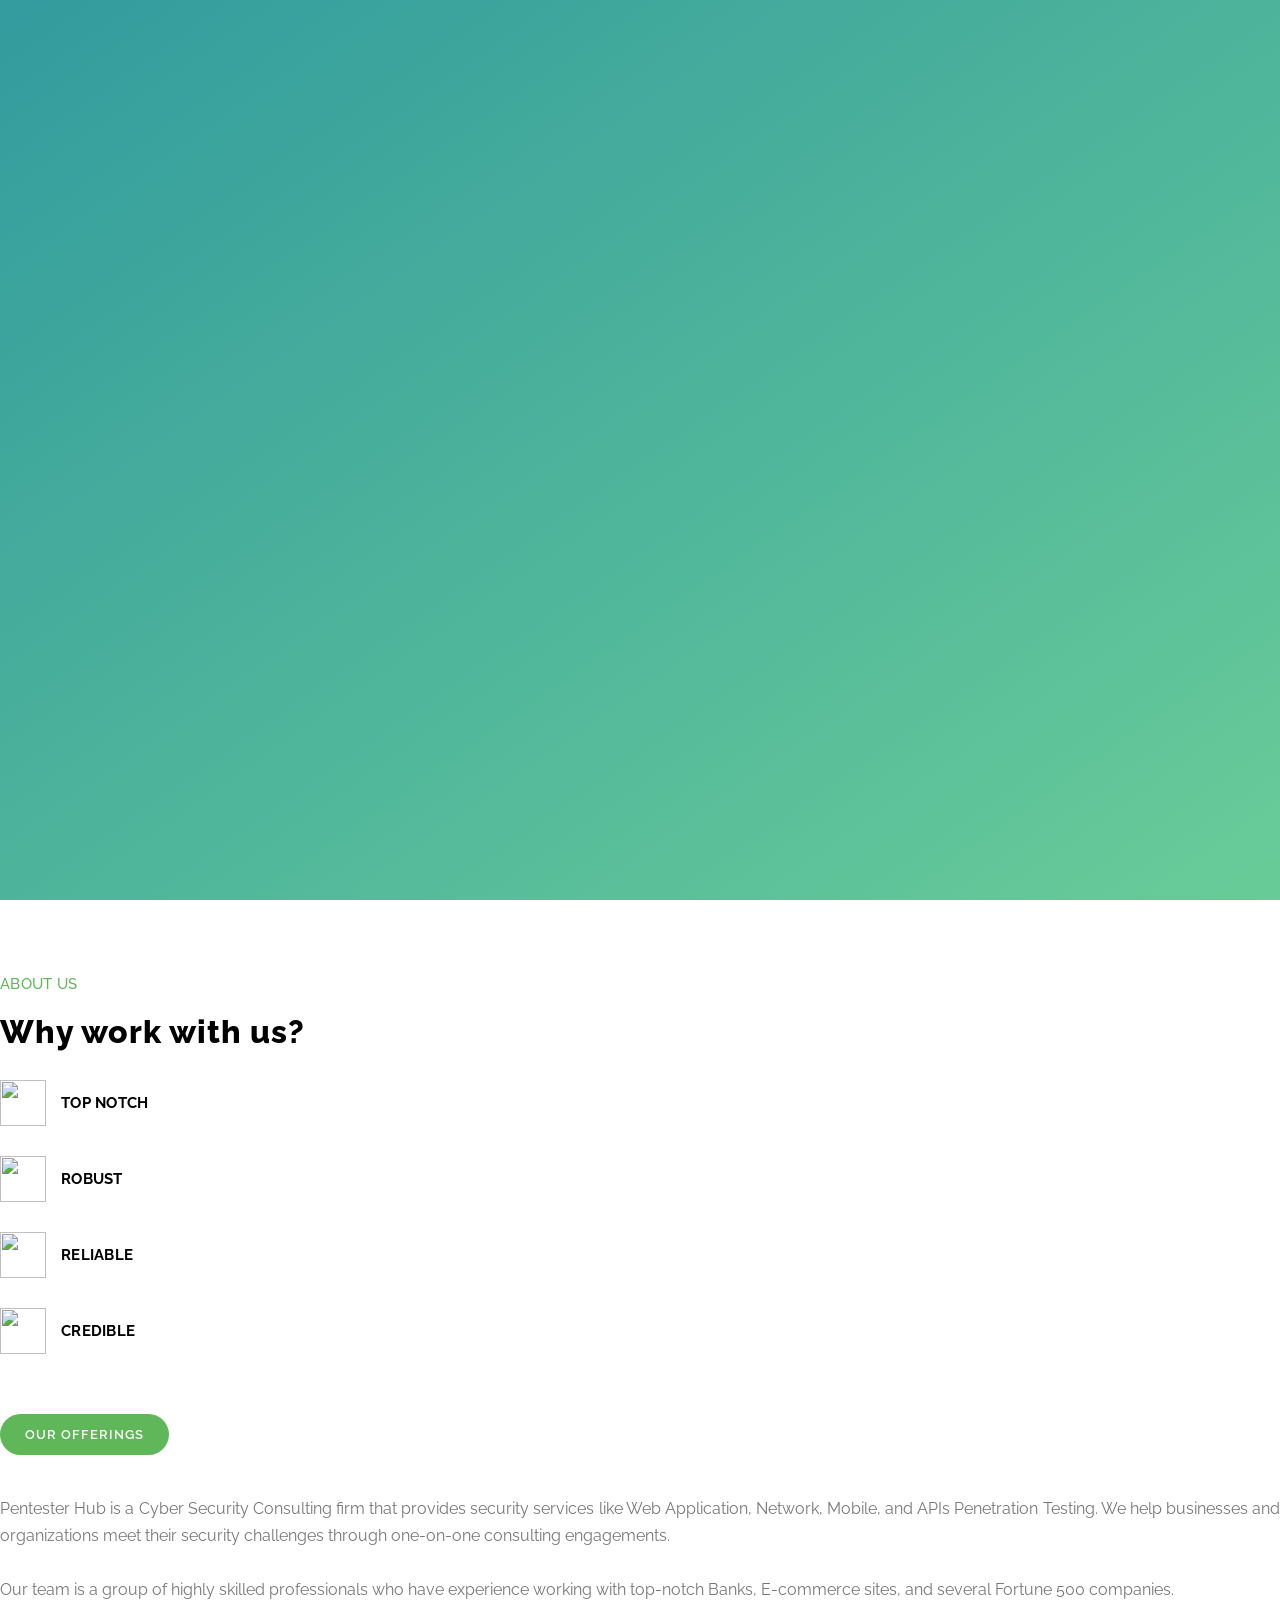
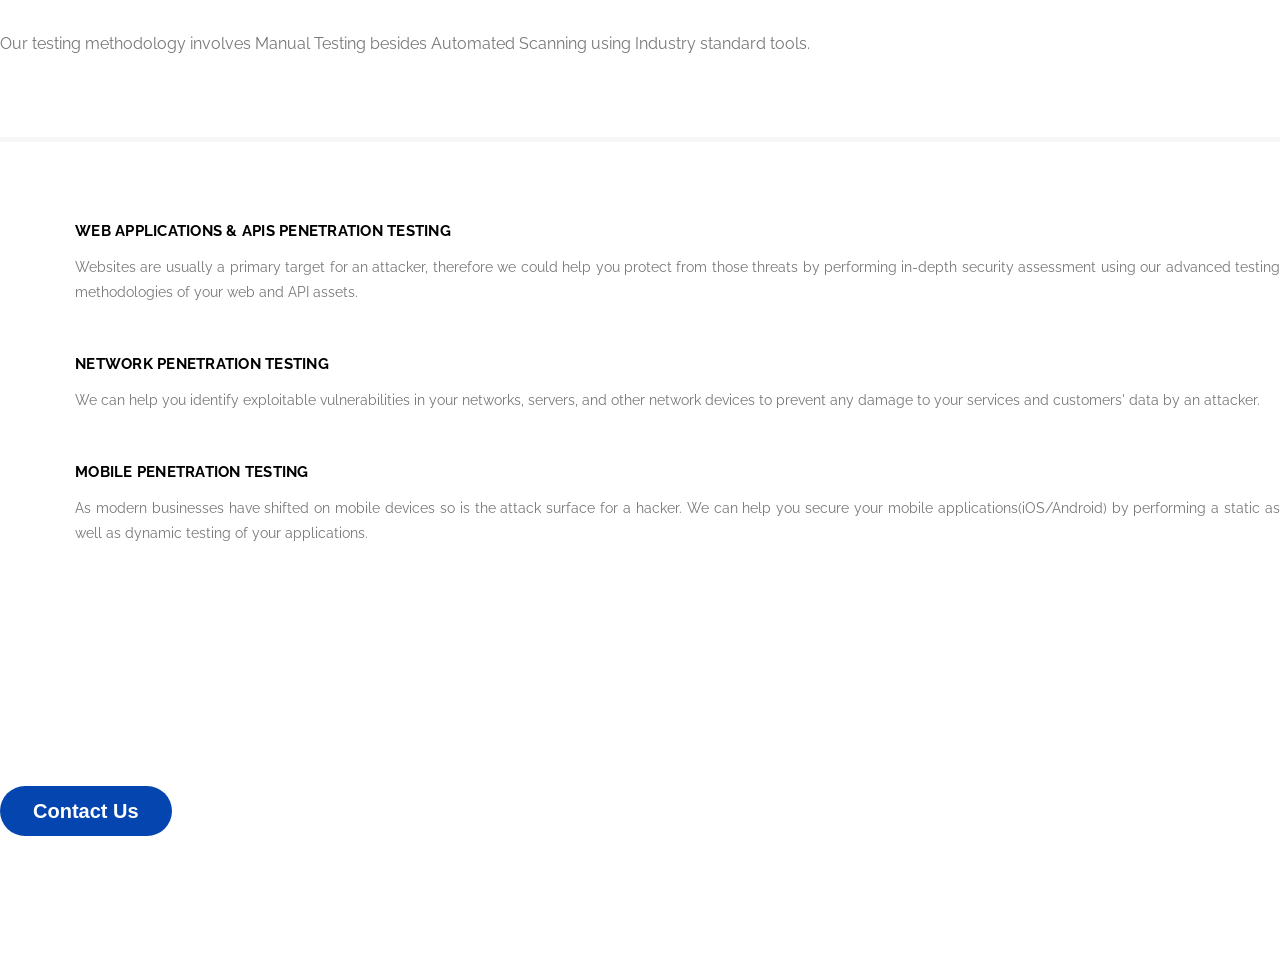
==== index.html @ 77e05075 "Update index.html" ====
<!DOCTYPE html>
<html lang="en">

  <head>

    <meta charset="utf-8">
    <meta name="viewport" content="width=device-width, initial-scale=1, shrink-to-fit=no">
    <meta name="description" content="">
    <meta name="author" content="">
    <link href="https://fonts.googleapis.com/css?family=Raleway:100,200,300,400,500,600,700,800,900&display=swap" rel="stylesheet">

    <title>Pentester Hub</title>

<!--

Breezed Template

https://templatemo.com/tm-543-breezed

-->
    <!-- Additional CSS Files -->
    <link rel="stylesheet" type="text/css" href="assets/css/bootstrap.min.css">

    <link rel="stylesheet" type="text/css" href="assets/css/font-awesome.css">

    <link rel="stylesheet" href="assets/css/templatemo-breezed.css">

    <link rel="stylesheet" href="assets/css/owl-carousel.css">

    <link rel="stylesheet" href="assets/css/lightbox.css">
    
    </head>
    
    <body>
      
    <!-- ***** Preloader Start ***** -->
    <div id="preloader">
        <div class="jumper">
            <div></div>
            <div></div>
            <div></div>
        </div>
    </div>  
    <!-- ***** Preloader End ***** -->
    
    
    <!-- ***** Header Area Start ***** -->
    <header class="header-area header-sticky">
        <div class="container">
            <div class="row">
                <div class="col-12">
                    <nav class="main-nav">
                        <!-- ***** Logo Start ***** -->
                        <a href="index.html" class="logo">
                            Pentester Hub
                        </a>
                        <!-- ***** Logo End ***** -->
                        <!-- ***** Menu Start ***** -->
                        <ul class="nav">
                            <li class="scroll-to-section"><a href="#top" class="active">Home</a></li>
                            <li class="scroll-to-section"><a href="#about">About Us</a></li>
                        <!--    <li class="scroll-to-section"><a href="#projects">Projects</a></li>
                            <li class="submenu">
                                <a href="javascript:;">Drop Down</a>
                                <ul>
                                    <li><a href="">About Us</a></li>
                                    <li><a href="">Features</a></li>
                                    <li><a href="">FAQ's</a></li>
                                    <li><a href="">Blog</a></li>
                                </ul>
                            </li>
                        -->
                            <li class="scroll-to-section"><a href="#contact-us">Contact Us</a></li> 
                           <!--
                            <div class="search-icon">
                                <a href="#search"><i class="fa fa-search"></i></a>
                            </div>
                        -->
                        </ul>        
                        <a class='menu-trigger'>
                            <span>Menu</span>
                        </a>
                        <!-- ***** Menu End ***** -->
                    </nav>
                </div>
            </div>
        </div>
    </header>
    <!-- ***** Header Area End ***** -->
    
    <!-- ***** Search Area ***** -->
<!--
    <div id="search">
        <button type="button" class="close">×</button>
        <form id="contact" action="#" method="get">
            <fieldset>
                <input type="search" name="q" placeholder="SEARCH KEYWORD(s)" aria-label="Search through site content">
            </fieldset>
            <fieldset>
                <button type="submit" class="main-button">Search</button>
            </fieldset>
        </form>
    </div>
-->
    <!-- ***** Main Banner Area Start ***** -->
    <div class="main-banner header-text" id="top">
        <div class="Modern-Slider">
          <!-- Item -->
          <div class="item">
            <div class="img-fill">
                <img src="assets/images/slide-01.jpg" alt="">
                <div class="text-content">
                  <h3>Welcome To Pentester Hub</h3>
                  <h5>We help businesses and organizations reshape their security and protect them from real threats</h5>
                  <a href="#about" class="main-stroked-button">Learn More</a>
                  <a href="#contact-us" class="main-filled-button">Get in Touch</a>
                </div>
            </div>
          </div>
          <!-- // Item -->
          <!-- Item -->
         <!--
          <div class="item">
            <div class="img-fill">
                <img src="assets/images/slide-02.jpg" alt="">
                <div class="text-content">
                  <h3>Integrated Marketing Media</h3>
                  <h5>Best Digital Marketing</h5>
                  <a href="#" class="main-stroked-button">Read More</a>
                  <a href="#" class="main-filled-button">Take Action</a>
                </div>
            </div>
          </div>
      -->
          <!-- // Item -->
          <!-- Item -->
         <!-- 
          <div class="item">
            <div class="img-fill">
                <img src="assets/images/slide-03.jpg" alt="">
                <div class="text-content">
                  <h3>High Performance</h3>
                  <h5>Robust and Speedy</h5>
                  <a href="#" class="main-stroked-button">Learn More</a>
                  <a href="#" class="main-filled-button">Get It Now</a>
                </div>
            </div>
          </div>
      -->
          <!-- // Item -->
        </div>
    </div>
    <div class="scroll-down scroll-to-section"><a href="#about"><i class="fa fa-arrow-down"></i></a></div>
    <!-- ***** Main Banner Area End ***** -->

    <!-- ***** About Area Starts ***** -->
    <section class="section" id="about">
        <div class="container">
            <div class="row">
                <div class="col-lg-6 col-md-6 col-xs-12">
                    <div class="left-text-content">
                        <div class="section-heading">
                            <h6>About Us</h6>
                            <h2>Why work with us?</h2>
                        </div>
                        <div class="row">
                            <div class="col-md-6 col-sm-6">
                                <div class="service-item">
                                    <img src="assets/images/service-item-01.png" alt="">
                                    <h4>Top Notch</h4>
                                </div>
                            </div>
                            <div class="col-md-6 col-sm-6">
                                <div class="service-item">
                                    <img src="assets/images/service-item-01.png" alt="">
                                    <h4>Robust</h4>
                                </div>
                            </div>
                            <div class="col-md-6 col-sm-6">
                                <div class="service-item">
                                    <img src="assets/images/contact-info-03.png" alt="">
                                    <h4>Reliable</h4>
                                </div>
                            </div>
                            <div class="col-md-6 col-sm-6">
                                <div class="service-item">
                                    <img src="assets/images/contact-info-03.png" alt="">
                                    <h4>Credible</h4>
                                </div>
                            </div>
                            <div class="col-md-12">
                                <a href="#features" class="main-button-icon">
                                    Our offerings
                                </a>
                            </div>
                        </div>
                    </div>
                </div>
                <div class="col-lg-6 col-md-6 col-xs-12">
                    <div class="right-text-content">
                        <p align="justify">Pentester Hub is a Cyber Security Consulting firm that provides security services like Web Application, Network, Mobile, and APIs Penetration Testing. We help businesses and organizations meet their security challenges through one-on-one consulting engagements.
                        <br><br>Our team is a group of highly skilled professionals who have experience working with top-notch Banks, E-commerce sites, and several Fortune 500 companies. 
                      <br><br>Our testing methodology involves Manual Testing besides Automated Scanning using Industry standard tools. </p>
                    </div>
                </div>
            </div>
        </div>
    </section>
    <!-- ***** About Area Ends ***** -->

    <!-- ***** Features Big Item Start ***** -->
    <section class="section" id="features">
        <div class="container">
            <div class="row">
                <div class="col-lg-4 col-md-6 col-sm-12 col-xs-12" data-scroll-reveal="enter left move 30px over 0.6s after 0.4s">
                    <div class="features-item">
                        <div class="features-icon">
                            <img src="assets/images/features-icon-1.png" alt="">
                        </div>
                        <div class="features-content">
                            <h4>Web Applications & APIs Penetration Testing</h4>
                            <p align="justify">Websites are usually a primary target for an attacker, therefore we could help you protect from those threats by performing in-depth security assessment using our advanced testing methodologies of your web and API assets. </p>
                        </div>
                    </div>
                </div>
                <div class="col-lg-4 col-md-6 col-sm-12 col-xs-12" data-scroll-reveal="enter bottom move 30px over 0.6s after 0.4s">
                    <div class="features-item">
                        <div class="features-icon">
                            <img src="assets/images/features-icon-1.png" alt="">
                        </div>
                        <div class="features-content">
                            <h4>Network Penetration Testing</h4>
                            <p align="justify">We can help you identify exploitable vulnerabilities in your networks, servers, and other network devices to prevent any damage to your services and customers' data by an attacker.</p>
                          
                        </div>
                    </div>
                </div>
                <div class="col-lg-4 col-md-6 col-sm-12 col-xs-12" data-scroll-reveal="enter right move 30px over 0.6s after 0.4s">
                    <div class="features-item">
                        <div class="features-icon">
                            <img src="assets/images/features-icon-1.png" alt="">
                        </div>
                        <div class="features-content">
                            <h4>Mobile Penetration Testing</h4>
                            <p align="justify">As modern businesses have shifted on mobile devices so is the attack surface for a hacker. We can help you secure your mobile applications(iOS/Android) by performing a static as well as dynamic testing of your applications.</p>
                            
                        </div>
                    </div>
                </div>
            </div>
        </div>
    </section>
    <!-- ***** Features Big Item End ***** -->

    <!-- ***** Features Big Item Start ***** -->
<!--
    <section class="section" id="subscribe">
        <div class="container">
            <div class="row">
                <div class="col-lg-8 offset-lg-2">
                    <div class="section-heading">
                        <h6>Subscribe Newsletters</h6>
                        <h2>Don’t miss this chance!</h2>
                    </div>
                    <div class="subscribe-content">
                        <p>Vivamus suscipit blandit nibh, in cursus mi. Proin vel blandit metus, et auctor elit. Vivamus tincidunt tristique convallis. Ut nec odio vel arcu euismod semper nec ac sem.</p>
                        <div class="subscribe-form">
                            <form id="subscribe-now" action="" method="get">
                                <div class="row">
                                    <div class="col-md-8 col-sm-12">
                                      <fieldset>
                                        <input name="email" type="text" id="email" placeholder="Enter your email..." required="">
                                      </fieldset>
                                    </div>
                                    <div class="col-md-4 col-sm-12">
                                      <fieldset>
                                        <button type="submit" id="form-submit" class="main-button">Subscribe Now</button>
                                      </fieldset>
                                    </div>
                                </div>
                            </form>
                        </div>
                    </div>
                </div>
            </div>
        </div>
    </section>

-->
    <!-- ***** Features Big Item End ***** -->


    <!-- ***** Projects Area Starts ***** -->
    <!--
    <section class="section" id="projects">
      <div class="container">
        <div class="row">
            <div class="col-lg-3">
                <div class="section-heading">
                    <h6>Our Projects</h6>
                    <h2>Some of our latest projects</h2>
                </div>
                <div class="filters">
                    <ul>
                        <li class="active" data-filter="*">All</li>
                        <li data-filter=".des">Web Design</li>
                        <li data-filter=".dev">Web Development</li>
                        <li data-filter=".gra">Graphics</li>
                        <li data-filter=".tsh">Artworks</li>
                    </ul>
                </div>
            </div>
            <div class="col-lg-9">
                <div class="filters-content">
                    <div class="row grid">
                        <div class="col-lg-4 col-md-4 col-sm-6 col-xs-12 all des">
                          <div class="item">
                            <a href="assets/images/project-big-item-01.jpg" data-lightbox="image-1" data-title="Our Projects"><img src="assets/images/project-item-01.jpg" alt=""></a>
                          </div>
                        </div>
                        <div class="col-lg-4 col-md-4 col-sm-6 col-xs-12 all dev">
                          <div class="item">
                            <a href="assets/images/project-big-item-02.jpg" data-lightbox="image-1" data-title="Our Projects"><img src="assets/images/project-item-02.jpg" alt=""></a>
                          </div>
                        </div>
                        <div class="col-lg-4 col-md-4 col-sm-6 col-xs-12 all gra">
                          <div class="item">
                            <a href="assets/images/project-big-item-03.jpg" data-lightbox="image-1" data-title="Our Projects"><img src="assets/images/project-item-03.jpg" alt=""></a>
                          </div>
                        </div>
                        <div class="col-lg-4 col-md-4 col-sm-6 col-xs-12 all tsh">
                          <div class="item">
                            <a href="assets/images/project-big-item-04.jpg" data-lightbox="image-1" data-title="Our Projects"><img src="assets/images/project-item-04.jpg" alt=""></a>
                          </div>
                        </div>
                        <div class="col-lg-4 col-md-4 col-sm-6 col-xs-12 all dev">
                          <div class="item">
                            <a href="assets/images/project-big-item-05.jpg" data-lightbox="image-1" data-title="Our Projects"><img src="assets/images/project-item-05.jpg" alt=""></a>
                          </div>
                        </div>
                        <div class="col-lg-4 col-md-4 col-sm-6 col-xs-12 all des">
                          <div class="item">
                            <a href="assets/images/project-big-item-06.jpg" data-lightbox="image-1" data-title="Our Projects"><img src="assets/images/project-item-06.jpg" alt=""></a>
                          </div>
                        </div>
                    </div>
                </div>
            </div>
        </div>
      </div>
    </section>
-->
    <!-- ***** Projects Area Ends ***** -->

    <!-- ***** Testimonials Starts ***** -->
   <!--
    <section class="section" id="testimonials">
        <div class="container">
            <div class="row">
                <div class="col-lg-12">
                    <div class="section-heading">
                        <h6>Digital Team</h6>
                        <h2>young and talented members</h2>
                    </div>
                </div>
                <div class="col-lg-12 col-md-12 col-sm-12 mobile-bottom-fix-big" data-scroll-reveal="enter left move 30px over 0.6s after 0.4s">
                    <div class="owl-carousel owl-theme">
                        <div class="item author-item">
                            <div class="member-thumb">
                                <img src="assets/images/member-item-01.jpg" alt="">
                                <div class="hover-effect">
                                    <div class="hover-content">
                                        <ul>
                                            <li><a href="#"><i class="fa fa-facebook"></i></a></li>
                                            <li><a href="#"><i class="fa fa-twitter"></i></a></li>
                                            <li><a href="#"><i class="fa fa-linkedin"></i></a></li>
                                            <li><a href="#"><i class="fa fa-rss"></i></a></li>
                                        </ul>
                                    </div>
                                </div>
                            </div>
                            <h4>.01 White Cheese</h4>
                            <span>Digital Marketer</span>
                        </div>
                        <div class="item author-item">
                            <div class="member-thumb">
                                <img src="assets/images/member-item-04.jpg" alt="">
                                <div class="hover-effect">
                                    <div class="hover-content">
                                        <ul>
                                            <li><a href="#"><i class="fa fa-facebook"></i></a></li>
                                            <li><a href="#"><i class="fa fa-twitter"></i></a></li>
                                            <li><a href="#"><i class="fa fa-linkedin"></i></a></li>
                                            <li><a href="#"><i class="fa fa-rss"></i></a></li>
                                        </ul>
                                    </div>
                                </div>
                            </div>
                            <h4>.02 Snow Mary</h4>
                            <span>Site Analyst</span>
                        </div>
                        <div class="item author-item">
                            <div class="member-thumb">
                                <img src="assets/images/member-item-02.jpg" alt="">
                                <div class="hover-effect">
                                    <div class="hover-content">
                                        <ul>
                                            <li><a href="#"><i class="fa fa-facebook"></i></a></li>
                                            <li><a href="#"><i class="fa fa-twitter"></i></a></li>
                                            <li><a href="#"><i class="fa fa-linkedin"></i></a></li>
                                            <li><a href="#"><i class="fa fa-rss"></i></a></li>
                                        </ul>
                                    </div>
                                </div>
                            </div>
                            <h4>.03 Johnny Egg</h4>
                            <span>Digital Influencer</span>
                        </div>
                        <div class="item author-item">
                            <div class="member-thumb">
                                <img src="assets/images/member-item-05.jpg" alt="">
                                <div class="hover-effect">
                                    <div class="hover-content">
                                        <ul>
                                            <li><a href="#"><i class="fa fa-facebook"></i></a></li>
                                            <li><a href="#"><i class="fa fa-twitter"></i></a></li>
                                            <li><a href="#"><i class="fa fa-linkedin"></i></a></li>
                                            <li><a href="#"><i class="fa fa-rss"></i></a></li>
                                        </ul>
                                    </div>
                                </div>
                            </div>
                            <h4>.04 Catherine Phyu</h4>
                            <span>Co Founder</span>
                        </div>
                        <div class="item author-item">
                            <div class="member-thumb">
                                <img src="assets/images/member-item-03.jpg" alt="">
                                <div class="hover-effect">
                                    <div class="hover-content">
                                        <ul>
                                            <li><a href="#"><i class="fa fa-facebook"></i></a></li>
                                            <li><a href="#"><i class="fa fa-twitter"></i></a></li>
                                            <li><a href="#"><i class="fa fa-linkedin"></i></a></li>
                                            <li><a href="#"><i class="fa fa-rss"></i></a></li>
                                        </ul>
                                    </div>
                                </div>
                            </div>
                            <h4>.05 Shao Lynn</h4>
                            <span>Chief Marketing</span>
                        </div>
                        
                        <div class="item author-item">
                            <div class="member-thumb">
                                <img src="assets/images/member-item-04.jpg" alt="">
                                <div class="hover-effect">
                                    <div class="hover-content">
                                        <ul>
                                            <li><a href="#"><i class="fa fa-facebook"></i></a></li>
                                            <li><a href="#"><i class="fa fa-twitter"></i></a></li>
                                            <li><a href="#"><i class="fa fa-linkedin"></i></a></li>
                                            <li><a href="#"><i class="fa fa-rss"></i></a></li>
                                        </ul>
                                    </div>
                                </div>
                            </div>
                            <h4>.06 Emma Honey</h4>
                            <span>Digital Influencer</span>
                        </div>
                        
                        <div class="item author-item">
                            <div class="member-thumb">
                                <img src="assets/images/member-item-06.jpg" alt="">
                                <div class="hover-effect">
                                    <div class="hover-content">
                                        <ul>
                                            <li><a href="#"><i class="fa fa-facebook"></i></a></li>
                                            <li><a href="#"><i class="fa fa-twitter"></i></a></li>
                                            <li><a href="#"><i class="fa fa-linkedin"></i></a></li>
                                            <li><a href="#"><i class="fa fa-rss"></i></a></li>
                                        </ul>
                                    </div>
                                </div>
                            </div>
                            <h4>.07 Oliva Sofie</h4>
                            <span>Website Analyst</span>
                        </div>
                        
                    </div>
                </div>
            </div>
        </div>
    </section>
-->
    <!-- ***** Testimonials Ends ***** -->
    
    <!-- ***** Contact Us Area Starts ***** -->
    <section class="section" id="contact-us">
   <!-- <div class="typeform-widget" data-url="https://form.typeform.com/to/JdWLJbqk" data-hide-headers=true data-hide-footer=true style="width: 100%; height: 500px;"></div> <script> (function() { var qs,js,q,s,d=document, gi=d.getElementById, ce=d.createElement, gt=d.getElementsByTagName, id="typef_orm", b="https://embed.typeform.com/"; if(!gi.call(d,id)) { js=ce.call(d,"script"); js.id=id; js.src=b+"embed.js"; q=gt.call(d,"script")[0]; q.parentNode.insertBefore(js,q) } })() </script> <div style="font-family: Sans-Serif;font-size: 12px;color: #999;opacity: 0.5; padding-top: 5px;"> </div>-->
<button data-tf-slider="JdWLJbqk" data-tf-position="right" data-tf-opacity="100" data-tf-iframe-props="title=web form" data-tf-transitive-search-params data-tf-medium="snippet" style="all:unset;font-family:Helvetica,Arial,sans-serif;display:inline-block;max-width:100%;white-space:nowrap;overflow:hidden;text-overflow:ellipsis;background-color:#0445AF;color:#fff;font-size:20px;border-radius:25px;padding:0 33px;font-weight:bold;height:50px;cursor:pointer;line-height:50px;text-align:center;margin:0;text-decoration:none;">Contact Us</button><script src="//embed.typeform.com/next/embed.js"></script>
      </section>
    <!-- ***** Contact Us Area Ends ***** -->
    
    <!-- ***** Footer Start ***** -->
     <!-- ***** live chat ***** -->
      <script defer="defer" type="text/javascript" src="https://nimitjain.odoo.com/im_livechat/loader/2"></script>      
      <script defer="defer" type="text/javascript" src="https://nimitjain.odoo.com/im_livechat/assets_embed.js"></script>

    <!-- jQuery -->
    <script src="assets/js/jquery-2.1.0.min.js"></script>

    <!-- Bootstrap -->
    <script src="assets/js/popper.js"></script>
    <script src="assets/js/bootstrap.min.js"></script>

    <!-- Plugins -->
    <script src="assets/js/owl-carousel.js"></script>
    <script src="assets/js/scrollreveal.min.js"></script>
    <script src="assets/js/waypoints.min.js"></script>
    <script src="assets/js/jquery.counterup.min.js"></script>
    <script src="assets/js/imgfix.min.js"></script> 
    <script src="assets/js/slick.js"></script> 
    <script src="assets/js/lightbox.js"></script> 
    <script src="assets/js/isotope.js"></script> 
    
    <!-- Global Init -->
    <script src="assets/js/custom.js"></script>

    <script>

        $(function() {
            var selectedClass = "";
            $("p").click(function(){
            selectedClass = $(this).attr("data-rel");
            $("#portfolio").fadeTo(50, 0.1);
                $("#portfolio div").not("."+selectedClass).fadeOut();
            setTimeout(function() {
              $("."+selectedClass).fadeIn();
              $("#portfolio").fadeTo(50, 1);
            }, 500);
                
            });
        });

    </script>

  </body>
</html>
---- assets/css/templatemo-breezed.css ----
/*

Breezed Template

https://templatemo.com/tm-543-breezed

*/

/* ---------------------------------------------
Table of contents
------------------------------------------------
01. font & reset css
02. reset
03. global styles
04. header
05. banner
06. features
07. testimonials
08. contact
09. footer
10. preloader
11. search
12. portfolio

--------------------------------------------- */
/* 
---------------------------------------------
font & reset css
--------------------------------------------- 
*/
@import url("https://fonts.googleapis.com/css?family=Poppins:100,200,300,400,500,600,700,800,900");
/* 
---------------------------------------------
reset
--------------------------------------------- 
*/
html, body, div, span, applet, object, iframe, h1, h2, h3, h4, h5, h6, p, blockquote, div
pre, a, abbr, acronym, address, big, cite, code, del, dfn, em, font, img, ins, kbd, q,
s, samp, small, strike, strong, sub, sup, tt, var, b, u, i, center, dl, dt, dd, ol, ul, li,
figure, header, nav, section, article, aside, footer, figcaption {
  margin: 0;
  padding: 0;
  border: 0;
  outline: 0;
}

.clearfix:after {
  content: ".";
  display: block;
  clear: both;
  visibility: hidden;
  line-height: 0;
  height: 0;
}

.clearfix {
  display: inline-block;
}

html[xmlns] .clearfix {
  display: block;
}

* html .clearfix {
  height: 1%;
}

ul, li {
  padding: 0;
  margin: 0;
  list-style: none;
}

header, nav, section, article, aside, footer, hgroup {
  display: block;
}

* {
  box-sizing: border-box;
}

html, body {
  font-family: 'Raleway', sans-serif;
  font-weight: 400;
  background-color: #fff;
  font-size: 16px;
  -ms-text-size-adjust: 100%;
  -webkit-font-smoothing: antialiased;
  -moz-osx-font-smoothing: grayscale;
}

a {
  text-decoration: none !important;
}

h1, h2, h3, h4, h5, h6 {
  margin-top: 0px;
  margin-bottom: 0px;
}

ul {
  margin-bottom: 0px;
}

p {
  font-size: 14px;
  line-height: 25px;
  color: #777;
}

/* 
---------------------------------------------
global styles
--------------------------------------------- 
*/
html,
body {
  background: #fff;
  font-family: 'Raleway', sans-serif;
}

::selection {
  background: #5fb759;
  color: #fff;
}

::-moz-selection {
  background: #5fb759;
  color: #fff;
}

@media (max-width: 991px) {
  html, body {
    overflow-x: hidden;
  }
  .mobile-top-fix {
    margin-top: 30px;
    margin-bottom: 0px;
  }
  .mobile-bottom-fix {
    margin-bottom: 30px;
  }
  .mobile-bottom-fix-big {
    margin-bottom: 60px;
  }
}

a.main-stroked-button {
  font-size: 13px;
  border-radius: 25px;
  padding: 11px 25px;
  background-color: transparent;
  border: 2px solid #fff;
  text-transform: uppercase;
  color: #fff;
  font-weight: 600;
  letter-spacing: 1px;
  -webkit-transition: all 0.3s ease 0s;
  -moz-transition: all 0.3s ease 0s;
  -o-transition: all 0.3s ease 0s;
  transition: all 0.3s ease 0s;
}

a.main-stroked-button:hover {
  background-color: #fff;
  color: #5fb759;
}

a.main-filled-button {
  font-size: 13px;
  border-radius: 25px;
  padding: 13px 25px;
  background-color: #fff;
  text-transform: uppercase;
  color: #5fb759;
  font-weight: 600;
  letter-spacing: 1px;
  -webkit-transition: all 0.3s ease 0s;
  -moz-transition: all 0.3s ease 0s;
  -o-transition: all 0.3s ease 0s;
  transition: all 0.3s ease 0s;
}

a.main-filled-button:hover {
  color: #fff;
  background-color: #5fb759;
}

a.main-button-icon {
  font-size: 13px;
  border-radius: 25px;
  padding: 13px 25px;
  background-color: #5fb759;
  text-transform: uppercase;
  color: #fff;
  font-weight: 600;
  letter-spacing: 1px;
  -webkit-transition: all 0.3s ease 0s;
  -moz-transition: all 0.3s ease 0s;
  -o-transition: all 0.3s ease 0s;
  transition: all 0.3s ease 0s;
}

a.main-button-icon i {
  margin-left: 5px;
  -webkit-transition: all 0.3s ease-in-out 0s;
  -moz-transition: all 0.3s ease-in-out 0s;
  -o-transition: all 0.3s ease-in-out 0s;
  transition: all 0.3s ease-in-out 0s;
}

a.main-button-icon:hover i {
  padding-left: 5px;
}

button.main-button {
  outline: none;
  border: none;
  cursor: pointer;
  font-size: 13px;
  border-radius: 25px;
  padding: 10px 25px;
  background-color: #fff;
  text-transform: uppercase;
  color: #5fb759;
  font-weight: 600;
  letter-spacing: 1px;
  -webkit-transition: all 0.3s ease 0s;
  -moz-transition: all 0.3s ease 0s;
  -o-transition: all 0.3s ease 0s;
  transition: all 0.3s ease 0s;
}

button.main-button:hover {
  color: #fff;
  background-color: #5fb759;
}

button.main-button-icon {
  border: none;
  outline: none;
  font-size: 13px;
  border-radius: 25px;
  padding: 13px 25px;
  background-color: #5fb759;
  text-transform: uppercase;
  color: #fff;
  font-weight: 600;
  letter-spacing: 1px;
  -webkit-transition: all 0.3s ease 0s;
  -moz-transition: all 0.3s ease 0s;
  -o-transition: all 0.3s ease 0s;
  transition: all 0.3s ease 0s;
}

button.main-button-icon i {
  margin-left: 5px;
  -webkit-transition: all 0.3s ease-in-out 0s;
  -moz-transition: all 0.3s ease-in-out 0s;
  -o-transition: all 0.3s ease-in-out 0s;
  transition: all 0.3s ease-in-out 0s;
}

button.main-button-icon:hover i {
  padding-left: 5px;
}

a.text-button-icon {
  text-transform: uppercase;
  color: #1e1e1e;
  font-size: 13px;
  font-weight: 600;
  letter-spacing: 1px;
  -webkit-transition: all 0.3s ease 0s;
  -moz-transition: all 0.3s ease 0s;
  -o-transition: all 0.3s ease 0s;
  transition: all 0.3s ease 0s;
}

a.text-button-icon i {
  margin-left: 5px;
  -webkit-transition: all 0.3s ease-in-out 0s;
  -moz-transition: all 0.3s ease-in-out 0s;
  -o-transition: all 0.3s ease-in-out 0s;
  transition: all 0.3s ease-in-out 0s;
}

a.text-button-icon:hover {
  color: #5fb759;
}

a.text-button-icon:hover i {
  padding-left: 5px;
}


.section-heading h6 {
  font-size: 15px;
  font-weight: 500;
  text-transform: uppercase;
  letter-spacing: 0.25px;
  margin-top: 0px;
  margin-bottom: 0px;
}

.section-heading h2 {
  font-size: 32px;
  font-weight: 800;
  letter-spacing: 1px;
  margin-top: 20px;
  margin-bottom: 0px;
}


/* 
---------------------------------------------
header
--------------------------------------------- 
*/

.background-header {
  background-color: #fff;
  height: 80px!important;
  position: fixed!important;
  top: 0px;
  left: 0px;
  right: 0px;
  box-shadow: 0px 0px 10px rgba(0,0,0,0.15)!important;
}

.background-header .logo,
.background-header .main-nav .nav li a {
  color: #1e1e1e!important;
}

.background-header .main-nav .nav li:hover a {
  color: #5fb759!important;
}

.background-header .nav li a.active {
  color: #5fb759!important;
}

.header-area {
  position: absolute;
  top: 0px;
  left: 0px;
  right: 0px;
  z-index: 100;
  height: 100px;
  -webkit-transition: all .5s ease 0s;
  -moz-transition: all .5s ease 0s;
  -o-transition: all .5s ease 0s;
  transition: all .5s ease 0s;
}

.header-area .main-nav {
  min-height: 80px;
  background: transparent;
}

.header-area .main-nav .logo {
  line-height: 80px;
  color: #fff;
  font-size: 28px;
  font-weight: 700;
  text-transform: uppercase;
  letter-spacing: 2px;
  float: left;
  -webkit-transition: all 0.3s ease 0s;
  -moz-transition: all 0.3s ease 0s;
  -o-transition: all 0.3s ease 0s;
  transition: all 0.3s ease 0s;
}


.header-area .main-nav .nav {
  float: right;
  margin-top: 27px;
  margin-right: 0px;
  background-color: transparent;
  -webkit-transition: all 0.3s ease 0s;
  -moz-transition: all 0.3s ease 0s;
  -o-transition: all 0.3s ease 0s;
  transition: all 0.3s ease 0s;
  position: relative;
  z-index: 999;
}

.header-area .main-nav .nav li {
  padding-left: 20px;
  padding-right: 20px;
}

.header-area .main-nav .nav .search-icon {
  float: right;
  margin-left: 15px;
}

.header-area .main-nav .nav .search-icon a {
  background-color: #fff;
  color: #5fb759;
  width: 40px;
  height: 40px;
  display: inline-block;
  text-align: center;
  line-height: 40px;
}

@media (max-width: 767px) {
  .header-area .main-nav .nav .search-icon {
    float: none;
    text-align: center;
    width: 100%;
    background-color: #fff;
    margin-left: 0px;
  }
}

.header-area .main-nav .nav .search-icon a:hover {
  opacity: 1;
  color: #5fb759!important;
}

.header-area .main-nav .nav li a {
  display: block;
  font-weight: 500;
  font-size: 13px;
  color: #7a7a7a;
  text-transform: uppercase;
  -webkit-transition: all 0.3s ease 0s;
  -moz-transition: all 0.3s ease 0s;
  -o-transition: all 0.3s ease 0s;
  transition: all 0.3s ease 0s;
  height: 40px;
  line-height: 40px;
  border: transparent;
  letter-spacing: 1px;
}

.header-area .main-nav .nav li a {
  color: #fff;
}

.header-area .main-nav .nav li:hover a,
.header-area .main-nav .nav li a.active {
  color: #fff!important;
  opacity: 0.5;
}

.background-header .main-nav .nav li:hover a,
.background-header .main-nav .nav li a.active {
  color: #5fb759!important;
  opacity: 1;
}

.header-area .main-nav .nav li.submenu {
  position: relative;
  padding-right: 35px;
}

.header-area .main-nav .nav li.submenu:after {
  font-family: FontAwesome;
  content: "\f107";
  font-size: 12px;
  color: #fff;
  position: absolute;
  right: 18px;
  top: 12px;
}

.background-header .main-nav .nav li.submenu:after {
  color: #7a7a7a;
}

.header-area .main-nav .nav li.submenu ul {
  position: absolute;
  width: 200px;
  box-shadow: 0 2px 28px 0 rgba(0, 0, 0, 0.06);
  overflow: hidden;
  top: 40px;
  opacity: 0;
  transform: translateY(+2em);
  visibility: hidden;
  z-index: -1;
  transition: all 0.3s ease-in-out 0s, visibility 0s linear 0.3s, z-index 0s linear 0.01s;
}

.header-area .main-nav .nav li.submenu ul li {
  margin-left: 0px;
  padding-left: 0px;
  padding-right: 0px;
}

.header-area .main-nav .nav li.submenu ul li a {
  opacity: 1;
  display: block;
  background: #fff;
  color: #7a7a7a!important;
  padding-left: 20px;
  height: 40px;
  line-height: 40px;
  -webkit-transition: all 0.3s ease 0s;
  -moz-transition: all 0.3s ease 0s;
  -o-transition: all 0.3s ease 0s;
  transition: all 0.3s ease 0s;
  position: relative;
  font-size: 13px;
  border-bottom: 1px solid #f5f5f5;
}

.header-area .main-nav .nav li.submenu ul li a:hover {
  background: #fff;
  color: #5fb759!important;
  padding-left: 25px;
}

.header-area .main-nav .nav li.submenu ul li a:hover:before {
  width: 3px;
}

.header-area .main-nav .nav li.submenu:hover ul {
  visibility: visible;
  opacity: 1;
  z-index: 1;
  transform: translateY(0%);
  transition-delay: 0s, 0s, 0.3s;
}

.header-area .main-nav .menu-trigger {
  cursor: pointer;
  display: block;
  position: absolute;
  top: 23px;
  width: 32px;
  height: 40px;
  text-indent: -9999em;
  z-index: 99;
  right: 40px;
  display: none;
}

.header-area .main-nav .menu-trigger span,
.header-area .main-nav .menu-trigger span:before,
.header-area .main-nav .menu-trigger span:after {
  -moz-transition: all 0.4s;
  -o-transition: all 0.4s;
  -webkit-transition: all 0.4s;
  transition: all 0.4s;
  background-color: #1e1e1e;
  display: block;
  position: absolute;
  width: 30px;
  height: 2px;
  left: 0;
}

.background-header .main-nav .menu-trigger span,
.background-header .main-nav .menu-trigger span:before,
.background-header .main-nav .menu-trigger span:after {
  background-color: #1e1e1e;
}

.header-area .main-nav .menu-trigger span:before,
.header-area .main-nav .menu-trigger span:after {
  -moz-transition: all 0.4s;
  -o-transition: all 0.4s;
  -webkit-transition: all 0.4s;
  transition: all 0.4s;
  background-color: #1e1e1e;
  display: block;
  position: absolute;
  width: 30px;
  height: 2px;
  left: 0;
  width: 75%;
}

.background-header .main-nav .menu-trigger span:before,
.background-header .main-nav .menu-trigger span:after {
  background-color: #1e1e1e;
}

.header-area .main-nav .menu-trigger span:before,
.header-area .main-nav .menu-trigger span:after {
  content: "";
}

.header-area .main-nav .menu-trigger span {
  top: 16px;
}

.header-area .main-nav .menu-trigger span:before {
  -moz-transform-origin: 33% 100%;
  -ms-transform-origin: 33% 100%;
  -webkit-transform-origin: 33% 100%;
  transform-origin: 33% 100%;
  top: -10px;
  z-index: 10;
}

.header-area .main-nav .menu-trigger span:after {
  -moz-transform-origin: 33% 0;
  -ms-transform-origin: 33% 0;
  -webkit-transform-origin: 33% 0;
  transform-origin: 33% 0;
  top: 10px;
}

.header-area .main-nav .menu-trigger.active span,
.header-area .main-nav .menu-trigger.active span:before,
.header-area .main-nav .menu-trigger.active span:after {
  background-color: transparent;
  width: 100%;
}

.header-area .main-nav .menu-trigger.active span:before {
  -moz-transform: translateY(6px) translateX(1px) rotate(45deg);
  -ms-transform: translateY(6px) translateX(1px) rotate(45deg);
  -webkit-transform: translateY(6px) translateX(1px) rotate(45deg);
  transform: translateY(6px) translateX(1px) rotate(45deg);
  background-color: #1e1e1e;
}

.background-header .main-nav .menu-trigger.active span:before {
  background-color: #1e1e1e;
}

.header-area .main-nav .menu-trigger.active span:after {
  -moz-transform: translateY(-6px) translateX(1px) rotate(-45deg);
  -ms-transform: translateY(-6px) translateX(1px) rotate(-45deg);
  -webkit-transform: translateY(-6px) translateX(1px) rotate(-45deg);
  transform: translateY(-6px) translateX(1px) rotate(-45deg);
  background-color: #1e1e1e;
}

.background-header .main-nav .menu-trigger.active span:after {
  background-color: #1e1e1e;
}

.header-area.header-sticky {
  min-height: 80px;
}

.header-area.header-sticky .nav {
  margin-top: 20px !important;
}

.header-area.header-sticky .nav li a.active {
  color: #5fb759;
}

@media (max-width: 1200px) {
  .header-area .main-nav .nav li {
    padding-left: 12px;
    padding-right: 12px;
  }
  .header-area .main-nav:before {
    display: none;
  }
}

@media (max-width: 767px) {
  .header-area .main-nav .logo {
    color: #1e1e1e;
  }
  .header-area.header-sticky .nav li a:hover,
  .header-area.header-sticky .nav li a.active {
    color: #5fb759!important;
    opacity: 1;
  }
  .header-area.header-sticky .nav li.search-icon a {
    width: 100%;
  }
  .header-area {
    background-color: #f7f7f7;
    padding: 0px 15px;
    height: 80px;
    box-shadow: none;
    text-align: center;
  }
  .header-area .container {
    padding: 0px;
  }
  .header-area .logo {
    margin-left: 30px;
  }
  .header-area .menu-trigger {
    display: block !important;
  }
  .header-area .main-nav {
    overflow: hidden;
  }
  .header-area .main-nav .nav {
    float: none;
    width: 100%;
    display: none;
    -webkit-transition: all 0s ease 0s;
    -moz-transition: all 0s ease 0s;
    -o-transition: all 0s ease 0s;
    transition: all 0s ease 0s;
    margin-left: 0px;
  }
  .header-area .main-nav .nav li:first-child {
    border-top: 1px solid #eee;
  }
  .header-area.header-sticky .nav {
    margin-top: 80px !important;
  }
  .header-area .main-nav .nav li {
    width: 100%;
    background: #fff;
    border-bottom: 1px solid #eee;
    padding-left: 0px !important;
    padding-right: 0px !important;
  }
  .header-area .main-nav .nav li a {
    height: 50px !important;
    line-height: 50px !important;
    padding: 0px !important;
    border: none !important;
    background: #f7f7f7 !important;
    color: #191a20 !important;
  }
  .header-area .main-nav .nav li a:hover {
    background: #eee !important;
    color: #5fb759!important;
  }
  .header-area .main-nav .nav li.submenu ul {
    position: relative;
    visibility: inherit;
    opacity: 1;
    z-index: 1;
    transform: translateY(0%);
    transition-delay: 0s, 0s, 0.3s;
    top: 0px;
    width: 100%;
    box-shadow: none;
    height: 0px;
  }
  .header-area .main-nav .nav li.submenu ul li a {
    font-size: 12px;
    font-weight: 400;
  }
  .header-area .main-nav .nav li.submenu ul li a:hover:before {
    width: 0px;
  }
  .header-area .main-nav .nav li.submenu ul.active {
    height: auto !important;
  }
  .header-area .main-nav .nav li.submenu:after {
    color: #3B566E;
    right: 25px;
    font-size: 14px;
    top: 15px;
  }
  .header-area .main-nav .nav li.submenu:hover ul, .header-area .main-nav .nav li.submenu:focus ul {
    height: 0px;
  }
}

@media (min-width: 767px) {
  .header-area .main-nav .nav {
    display: flex !important;
  }
}


/* 
---------------------------------------------
banner
--------------------------------------------- 
*/
/* ==== Main CSS === */
.img-fill{
  width: 100%;
  display: block;
  overflow: hidden;
  position: relative;
  text-align: center
}

.img-fill img {
  min-height: 100%;
  min-width: 100%;
  position: relative;
  display: inline-block;
  max-width: none;
}

*,
*:before,
*:after {
  -webkit-box-sizing: border-box;
  box-sizing: border-box;
  -webkit-font-smoothing: antialiased;
  -moz-osx-font-smoothing: grayscale;
}

.Grid1k {
  padding: 0 15px;
  max-width: 1200px;
  margin: auto;
}

.blocks-box,
.slick-slider {
  margin: 0;
  padding: 0!important;
}

.slick-slide {
  float: left /* If RTL Make This Right */ ;
  padding: 0;
}

/* ==== Slider Style === */
.Modern-Slider .item .img-fill{
  height:95vh;
  background:#000;
}

.Modern-Slider .item .info > div{
  display:inline-block!important;
  vertical-align:middle;
}

.Modern-Slider .NextArrow{
  position:absolute;
  top:50%;
  right:30px;
  border:0 none;
  background-color: transparent;
  text-align:center;
  font-size: 36px;
  font-family: 'FontAwesome';
  color:#FFF;
  z-index:5;
  outline: none;
}

.Modern-Slider .NextArrow:before{
  content:'\f105';
}

.Modern-Slider .PrevArrow {
  position:absolute;
  top:50%;
  left:30px;
  border:0 none;
  background-color: transparent;
  text-align:center;
  font-size: 36px;
  font-family: 'FontAwesome';
  color:#FFF;
  z-index:5;
  outline: none;
}

.Modern-Slider .PrevArrow:before{
  content:'\f104';
}

.scroll-down {
  position: absolute;
  left: 50%;
  margin-top: -30px;
  margin-left: -30px;
  z-index: 10;
}

.scroll-down a {
  display: inline-block;
  background-color: #5fb759;
  width: 60px;
  height: 60px;
  text-align: center;
  line-height: 60px;
  border-radius: 50%;
  color: #fff;
  box-shadow: 0px 0px 10px rgba(0,0,0,0.1);
}

ul.slick-dots {
  display: none!important;
}

.Modern-Slider .text-content {
  width: 80%;
  position: absolute;
  top: 50%;
  left: 50%;
  transform: translate(-50%, -50%);
}

.Modern-Slider .item h3 {
  margin-bottom: 25px;
  font-size: 16px;
  text-transform: uppercase;
  font-weight: 600;
  letter-spacing: 1px;
  color:#FFF;
  animation:fadeOutRight 1s both;
}

.Modern-Slider .item h5 {
  margin-bottom: 50px;
  font-size: 36px;
  font-weight: 200;
  letter-spacing: 2.5px;
  color:#FFF;
  overflow:hidden;
  animation:fadeOutLeft 1s both;
}

.Modern-Slider .item a {
  margin: 0 5px;
}

.Modern-Slider .item.slick-active h3{
  animation:fadeInDown 1s both 1s;
}

.Modern-Slider .item.slick-active h5{
  animation:fadeInLeft 1s both 1.5s;
}

.Modern-Slider .item.slick-active{
  animation:Slick-FastSwipeIn 1s both;
}

.Modern-Slider .buttons {
  position: relative;
}

.Modern-Slider {background:#000;}


/* ==== Slick Slider Css Ruls === */
.slick-slider{position:relative;display:block;-webkit-user-select:none;-moz-user-select:none;-ms-user-select:none;user-select:none;-webkit-touch-callout:none;-khtml-user-select:none;-ms-touch-action:pan-y;touch-action:pan-y;-webkit-tap-highlight-color:transparent}
.slick-list{position:relative;display:block;overflow:hidden;margin:0;padding:0}
.slick-list:focus{outline:none}.slick-list.dragging{cursor:hand}
.slick-slider .slick-track,.slick-slider .slick-list{-webkit-transform:translate3d(0,0,0);-ms-transform:translate3d(0,0,0);transform:translate3d(0,0,0)}
.slick-track{position:relative;top:0;left:0;display:block}
.slick-track:before,.slick-track:after{display:table;content:''}.slick-track:after{clear:both}
.slick-loading .slick-track{visibility:hidden}
.slick-slide{display:none;float:left /* If RTL Make This Right */ ;height:100%;min-height:1px}
.slick-slide.dragging img{pointer-events:none}
.slick-initialized .slick-slide{display:block}
.slick-loading .slick-slide{visibility:hidden}
.slick-vertical .slick-slide{display:block;height:auto;border:1px solid transparent}

/*
---------------------------------------------
about
---------------------------------------------
*/

#about {
  padding: 120px 0px 0px 0px;
  position: relative;
  z-index: 9;
}

#about .container {
  border-bottom: 5px solid #f7f7f7;
  padding-bottom: 80px;
}

#about .section-heading {
  margin-bottom: 10px;
}

#about .section-heading h6 {
  color: #5fb759;
}

#about .service-item {
  margin-top: 30px;
}

#about .service-item img {
  float: left;
  margin-right: 15px;
  width: 46px;
  height: 46px;
}

#about .service-item h4 {
  font-size: 15px;
  font-weight: 700;
  text-transform: uppercase;
  letter-spacing: 0.25px;
  line-height: 46px;
}

#about a.main-button-icon {
  display: inline-block;
  margin-top: 60px;
}

#about .right-text-content {
  margin-top: 40px;
}

#about .right-text-content p {
  font-size: 16px;
  line-height: 27px;
  color: #777;
}


/*
---------------------------------------------
features
---------------------------------------------
*/

#features {
  padding-top: 80px;
  padding-bottom: 70px;
}

#features .features-item {
  margin-bottom: 50px;
}

.features-item .features-icon {
  float: left;
}

#features .features-content {
  margin-left: 75px;
}

.features-item .features-content h4 {
  font-size: 15px;
  font-weight: 700;
  text-transform: uppercase;
  letter-spacing: 0.25px;
  margin-bottom: 15px;
}

.features-item .features-content p {
  margin-bottom: 15px;
}



/*
---------------------------------------------
subscribe
---------------------------------------------
*/

#subscribe {
  padding: 80px 0px;
  background-image: url(../images/slide-02.jpg);
  background-position: center center;
  background-repeat: no-repeat;
  background-size: cover;
}

#subscribe .section-heading {
  text-align: center;
  color: #fff;
  margin-bottom: 25px;
}

#subscribe p {
  text-align: center;
  font-size: 16px;
  line-height: 27px;
  color: #fff;
  margin-bottom: 40px;
}

#subscribe input {
  width: 100%;
  height: 38px;
  border-radius: 19px;
  border: 1px solid #fff;
  background-color: transparent;
  padding: 0px 20px;
  font-size: 13px;
  color: #fff;
  outline: none;
}

.subscribe-form ::-webkit-input-placeholder { /* Edge */
  color: #fff;
}

.subscribe-form :-ms-input-placeholder { /* Internet Explorer 10-11 */
  color: #fff;
}

.subscribe-form ::placeholder {
  color: #fff;
}

@media (max-width: 767px) {
  #subscribe fieldset {
    text-align: center;
    margin-bottom: 20px;
  }
}

/*
--------------------------------------------
testimonials
--------------------------------------------
*/
#testimonials {
  margin-top: 120px;
  padding: 80px 0px;
  padding: 120px 0px;
  background-image: url(../images/slide-03.jpg);
  background-position: center center;
  background-repeat: no-repeat;
  background-size: cover;
}
#testimonials .section-heading {
  text-align: center;
  color: #fff;
  margin-bottom: 60px;
}

#testimonials .item {
  position: relative;
  text-align: center;
}

#testimonials .item h4 {
  font-size: 17px;
  font-weight: 700;
  text-transform: uppercase;
  color: #fff;
  letter-spacing: 1px;
  margin-top: 22px;
  margin-bottom: 7px;
}


#testimonials .item span {
  color: #fff;
  font-weight: 500;
  font-size: 13px;
  text-transform: uppercase;
  letter-spacing: 0.5px;
}

#testimonials .item .member-thumb {
  position: relative;
}

#testimonials .item .hover-effect {
  cursor: pointer;
  position: absolute;
  top: 0;
  bottom: 0;
  width: 100%;
  background-color: rgba(0,0,0,0.95);
  opacity: 0;
  visibility: hidden;
  -webkit-transition: all 0.5s ease 0s;
  -moz-transition: all 0.5s ease 0s;
  -o-transition: all 0.5s ease 0s;
  transition: all 0.5s ease 0s;
}

#testimonials .item .hover-content {
  position: absolute;
  top: 50%;
  left: 50%;
  transform: translate(-50%, -50%);
  width: 100%;
}

#testimonials .item:hover .hover-effect {
  opacity: 1;
  visibility: visible;
}

#testimonials .item .hover-effect ul li {
  display: inline-block;
  margin: 0px 5px;
}

#testimonials .item .hover-effect ul li a {
  width: 32px;
  height: 32px;
  display: inline-block;
  text-align: center;
  line-height: 32px;
  font-size: 14px;
  background-color: #fff;
  border-radius: 50%;
  color: #5fb759;
  -webkit-transition: all 0.3s ease 0s;
  -moz-transition: all 0.3s ease 0s;
  -o-transition: all 0.3s ease 0s;
  transition: all 0.3s ease 0s;
}

#testimonials .item .hover-effect ul li a:hover {
  color: #fff;
  background-color: #5fb759;
}

#testimonials .owl-carousel {
  padding-bottom: 60px;
}

.owl-dots {
  position: absolute;
  left: 50%;
  transform: translateX(-50%);
  bottom: 0;
}

.owl-dots .owl-dot {
  outline: none;
  height: 10px;
}

.owl-dots .owl-dot span {
  width: 8px;
  height: 8px;
  background-color: #fff;
  border-radius: 50%;
  display: inline-block;
  margin: 0px 5px;
  outline: none;
  -webkit-transition: all 0.2s ease 0s;
  -moz-transition: all 0.2s ease 0s;
  -o-transition: all 0.2s ease 0s;
  transition: all 0.2s ease 0s;
}

.owl-dots .active span {
  width: 10px;
  height: 10px;
  margin-bottom: -1px;
}





/* 
---------------------------------------------
contact
--------------------------------------------- 
*/

#contact-us .section-heading {
  margin-bottom: 50px;
}

#contact-us .section-heading h6 {
  color: #5fb759;
}

#contact-us .left-text-content ul li {
  margin-bottom: 30px;
}

#contact-us .left-text-content ul li {
  font-size: 14px;
  font-weight: 600;
  letter-spacing: 0.5px;
}

#contact-us .left-text-content ul li img {
  margin-right: 15px;
}

#contact-us {
  padding: 120px 0px;
  background-image: url(../images/dotted-map-bg.png);
  background-position: center center;
  background-repeat: no-repeat;
}

#contact {
  margin-top: 40px;
}

.contact-form input,
.contact-form textarea {
  color: #7a7a7a;
  font-size: 15px;
  border: 1px solid #ddd;
  background-color: #fff;
  width: 100%;
  height: 46px;
  outline: none;
  padding-top: 3px;
  padding-left: 20px;
  padding-right: 20px;
  -webkit-appearance: none;
  -moz-appearance: none;
  appearance: none;
  margin-bottom: 30px;
}

.contact-form textarea {
  height: 150px;
  resize: none;
  padding: 20px;
}

.contact-form ::-webkit-input-placeholder { /* Edge */
  color: #7a7a7a;
}

.contact-form :-ms-input-placeholder { /* Internet Explorer 10-11 */
  color: #7a7a7a;
}

.contact-form ::placeholder {
  color: #7a7a7a;
}





/* 
---------------------------------------------
footer
--------------------------------------------- 
*/

footer {
  padding: 80px 0px;
  background: rgb(51,155,158);
  background: linear-gradient(145deg, rgba(51,155,158,1) 0%, rgba(104,204,152,1) 100%);
}

footer .left-text-content p {
  color: #fff;
  font-size: 14px;
}

footer .left-text-content a {
  color: #fff;
}

footer .right-text-content {
  float: right;
}

footer .right-text-content p {
  color: #fff;
  font-size: 14px;
  margin-right: 15px;
  text-transform: uppercase;
}

footer .right-text-content ul li {
  display: inline-block;
}

footer .right-text-content ul li a {
  width: 32px;
  height: 32px;
  display: inline-block;
  text-align: center;
  line-height: 32px;
  font-size: 14px;
  background-color: #fff;
  border-radius: 50%;
  color: #5fb759;
  -webkit-transition: all 0.3s ease 0s;
  -moz-transition: all 0.3s ease 0s;
  -o-transition: all 0.3s ease 0s;
  transition: all 0.3s ease 0s;
}

footer .right-text-content ul li a:hover {
  background-color: #5fb759;
  color: #fff;
}

@media (max-width: 992px) {
  footer .left-text-content p {
    text-align: center;
    margin-bottom: 30px;
  }
  footer .right-text-content {
    float: none;
    text-align: center;
  }
}



/* 
---------------------------------------------
preloader
--------------------------------------------- 
*/
#preloader {
  overflow: hidden;
  background-image: linear-gradient(145deg, #339b9e 0%, #68cc98 100%);
  left: 0;
  right: 0;
  top: 0;
  bottom: 0;
  position: fixed;
  z-index: 99999;
  color: #fff;
}

#preloader .jumper {
  left: 0;
  top: 0;
  right: 0;
  bottom: 0;
  display: block;
  position: absolute;
  margin: auto;
  width: 50px;
  height: 50px;
}

#preloader .jumper > div {
  background-color: #fff;
  width: 10px;
  height: 10px;
  border-radius: 100%;
  -webkit-animation-fill-mode: both;
  animation-fill-mode: both;
  position: absolute;
  opacity: 0;
  width: 50px;
  height: 50px;
  -webkit-animation: jumper 1s 0s linear infinite;
  animation: jumper 1s 0s linear infinite;
}

#preloader .jumper > div:nth-child(2) {
  -webkit-animation-delay: 0.33333s;
  animation-delay: 0.33333s;
}

#preloader .jumper > div:nth-child(3) {
  -webkit-animation-delay: 0.66666s;
  animation-delay: 0.66666s;
}

@-webkit-keyframes jumper {
  0% {
    opacity: 0;
    -webkit-transform: scale(0);
    transform: scale(0);
  }
  5% {
    opacity: 1;
  }
  100% {
    -webkit-transform: scale(1);
    transform: scale(1);
    opacity: 0;
  }
}

@keyframes jumper {
  0% {
    opacity: 0;
    -webkit-transform: scale(0);
    transform: scale(0);
  }
  5% {
    opacity: 1;
  }
  100% {
    opacity: 0;
  }
}




/* 
---------------------------------------------
search
--------------------------------------------- 
*/

#search {
  z-index: 9999;
  position: fixed;
  top: 0px;
  left: 0px;
  width: 100%;
  height: 100%;
  background-color: rgba(0, 0, 0, 0.95);
  -webkit-transition: all 0.5s ease-in-out;
  -moz-transition: all 0.5s ease-in-out;
  -o-transition: all 0.5s ease-in-out;
  -ms-transition: all 0.5s ease-in-out;
  transition: all 0.5s ease-in-out;
  -webkit-transform: translate(0px, -100%) scale(0, 0);
  -moz-transform: translate(0px, -100%) scale(0, 0);
  -o-transform: translate(0px, -100%) scale(0, 0);
  -ms-transform: translate(0px, -100%) scale(0, 0);
  transform: translate(0px, -100%) scale(0, 0);
  opacity: 0;
}
#search input {
  position: absolute;
  top: 50%;
  width: 100%;
  color: white;
  background: rgba(0, 0, 0, 0);
  font-size: 60px;
  font-weight: 300;
  text-align: center;
  border: 0px;
  margin: 0px auto;
  margin-top: -51px;
  padding-left: 30px;
  padding-right: 30px;
  outline: none;
}
#search .main-button {
  color: #fff;
  position: absolute;
  text-transform: uppercase;
  border-radius: 20px;
  font-size: 13px;
  font-weight: 600;
  padding: 11px 25px;
  letter-spacing: 1px;
  transform: translateX(-15%);
  top: 50%;
  left: 50%;
  margin-top: 61px;
  margin-left: -45px;
  background-color: #5fb759;
  border: black;
}
#search .close {
  border-radius: 50%;
  position: fixed;
  top: 15px;
  right: 15px;
  color: #fff;
  background-color: #5fb759;
  outline: none;
  opacity: 1;
  display: inline-block;
  width: 60px;
  height: 60px;
  text-align: center;
  line-height: 60px;
  font-size: 28px;
}
#search.open {
  -webkit-transform: translate(0px, 0px) scale(1, 1);
  -moz-transform: translate(0px, 0px) scale(1, 1);
  -o-transform: translate(0px, 0px) scale(1, 1);
  -ms-transform: translate(0px, 0px) scale(1, 1);
  transform: translate(0px, 0px) scale(1, 1);
  opacity: 1;
}




/* 
---------------------------------------------
portfolio
--------------------------------------------- 
*/

#projects .filters {
  margin-top: 50px;
}
#projects .filters ul {
  padding: 0;
}
#projects .filters ul li {
  list-style: none;
  display: block;
  padding: 15px 0px;
  cursor: pointer;
  position: relative;
  font-size: 13px;
  font-weight: 700;
  color: #9a9a9a;
  text-transform: uppercase;
  -webkit-transition: all 0.3s ease-in-out;
  -moz-transition: all 0.3s ease-in-out;
  -o-transition: all 0.3s ease-in-out;
  -ms-transition: all 0.3s ease-in-out;
  transition: all 0.3s ease-in-out;
}
#projects .filters ul li.active,
#projects .filters ul li:hover {
  color: #5fb759;
}
#projects .filters-content {
  margin-top: 50px;
}
#projects .filters-content .show {
  opacity: 1;
  visibility: visible;
  transition: all 350ms;
}
#projects .filters-content .hide {
  opacity: 0;
  visibility: hidden;
  transition: all 350ms;
}

#projects .filters-content .all {
  margin-bottom: 30px;
}

#projects .filters-content .item {
  text-align: center;
  cursor: pointer;
  -webkit-transition: all 0.3s ease-in-out;
  -moz-transition: all 0.3s ease-in-out;
  -o-transition: all 0.3s ease-in-out;
  -ms-transition: all 0.3s ease-in-out;
  transition: all 0.3s ease-in-out;
}
#projects .filters-content .item:hover {
  opacity: 0.75;
}
#projects .filters-content .item .p-inner {
  padding: 20px 30px;
  box-shadow: 0 0 5px rgba(0, 0, 0, 0.3);
}
#projects .filters-content .item .p-inner h5 {
  font-size: 15px;
}
#projects .filters-content .item .p-inner .cat {
  font-size: 13px;
}
#projects .filters-content .item img {
  width: 100%;
}

#projects {
  padding-top: 120px;
}

#projects .section-heading {
  margin-bottom: 60px;
}

#projects .section-heading h6 {
  color: #5fb759;
}


@media (max-width: 992px) {
  #projects .filters ul li {
    display: inline-block;
    margin-right: 10px;
    padding: 0px;
  }
  #projects .section-heading {
    margin-bottom: 0px;
  }
}
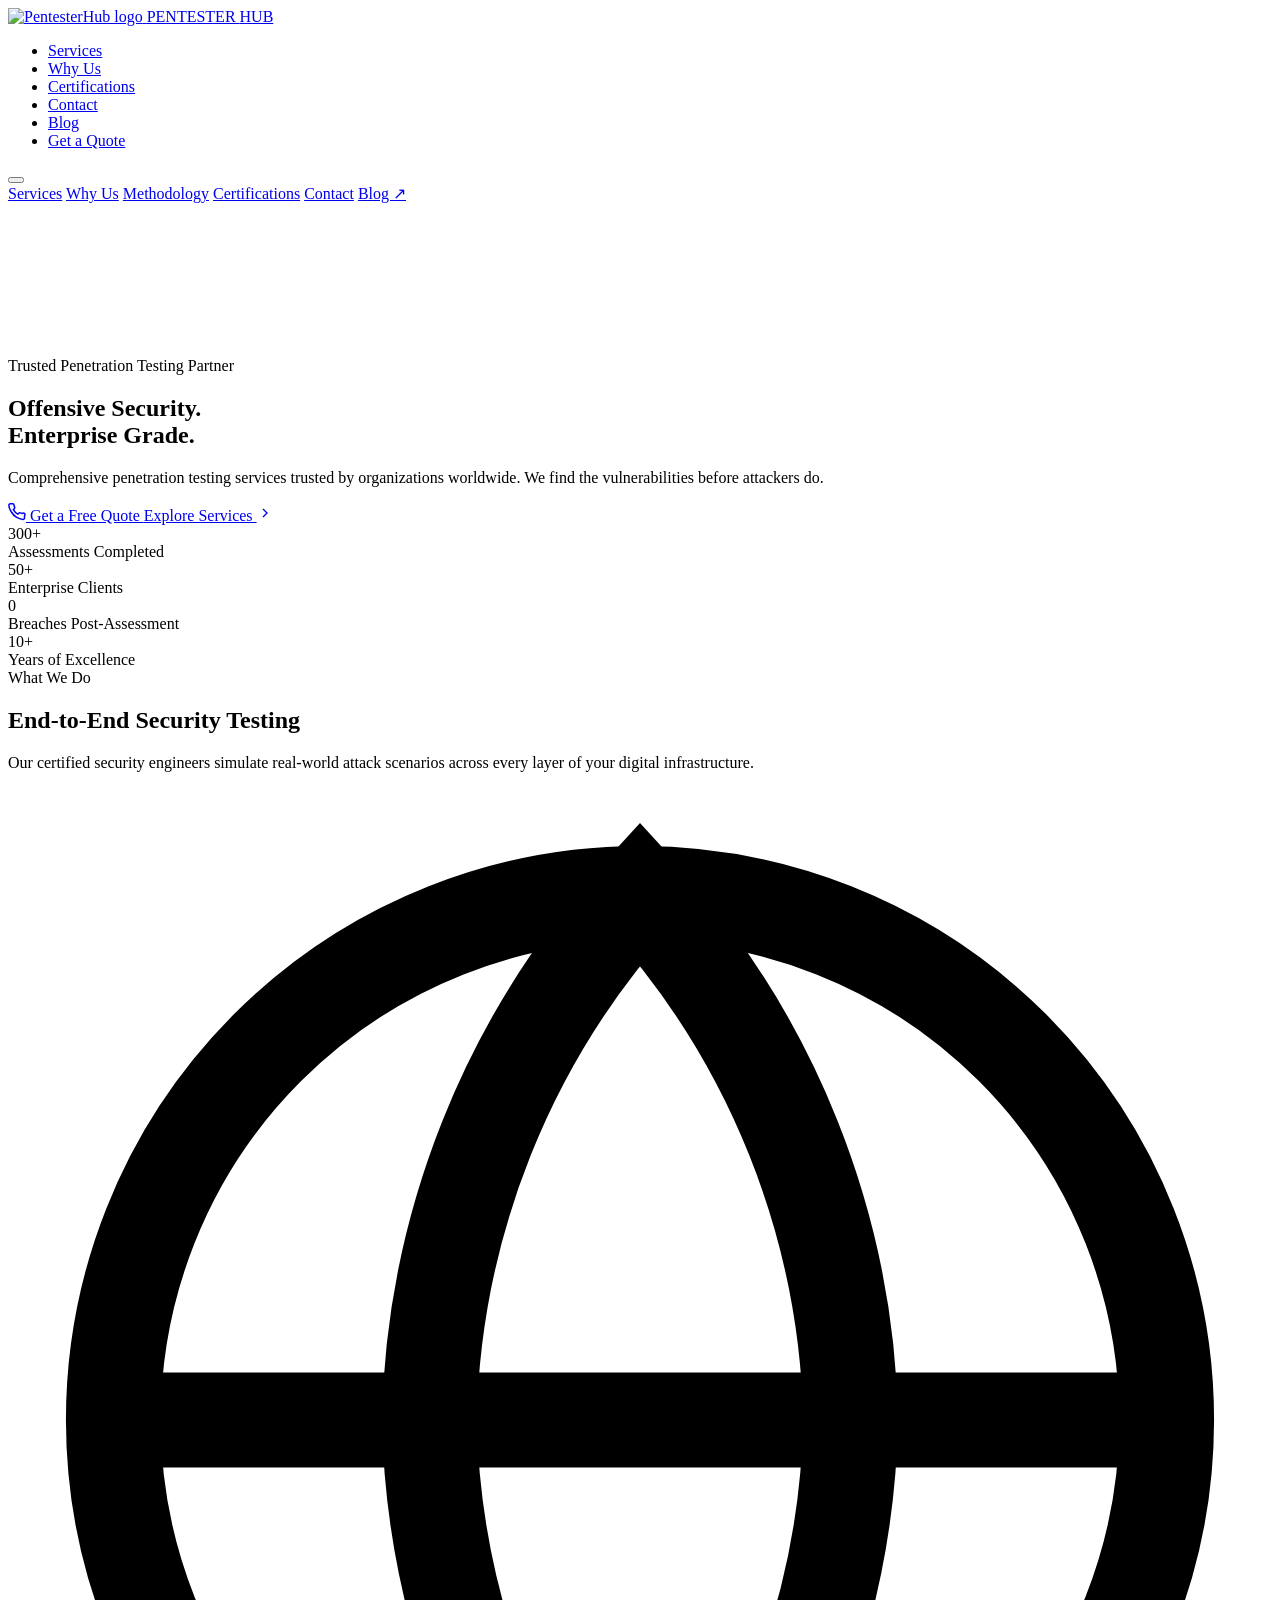
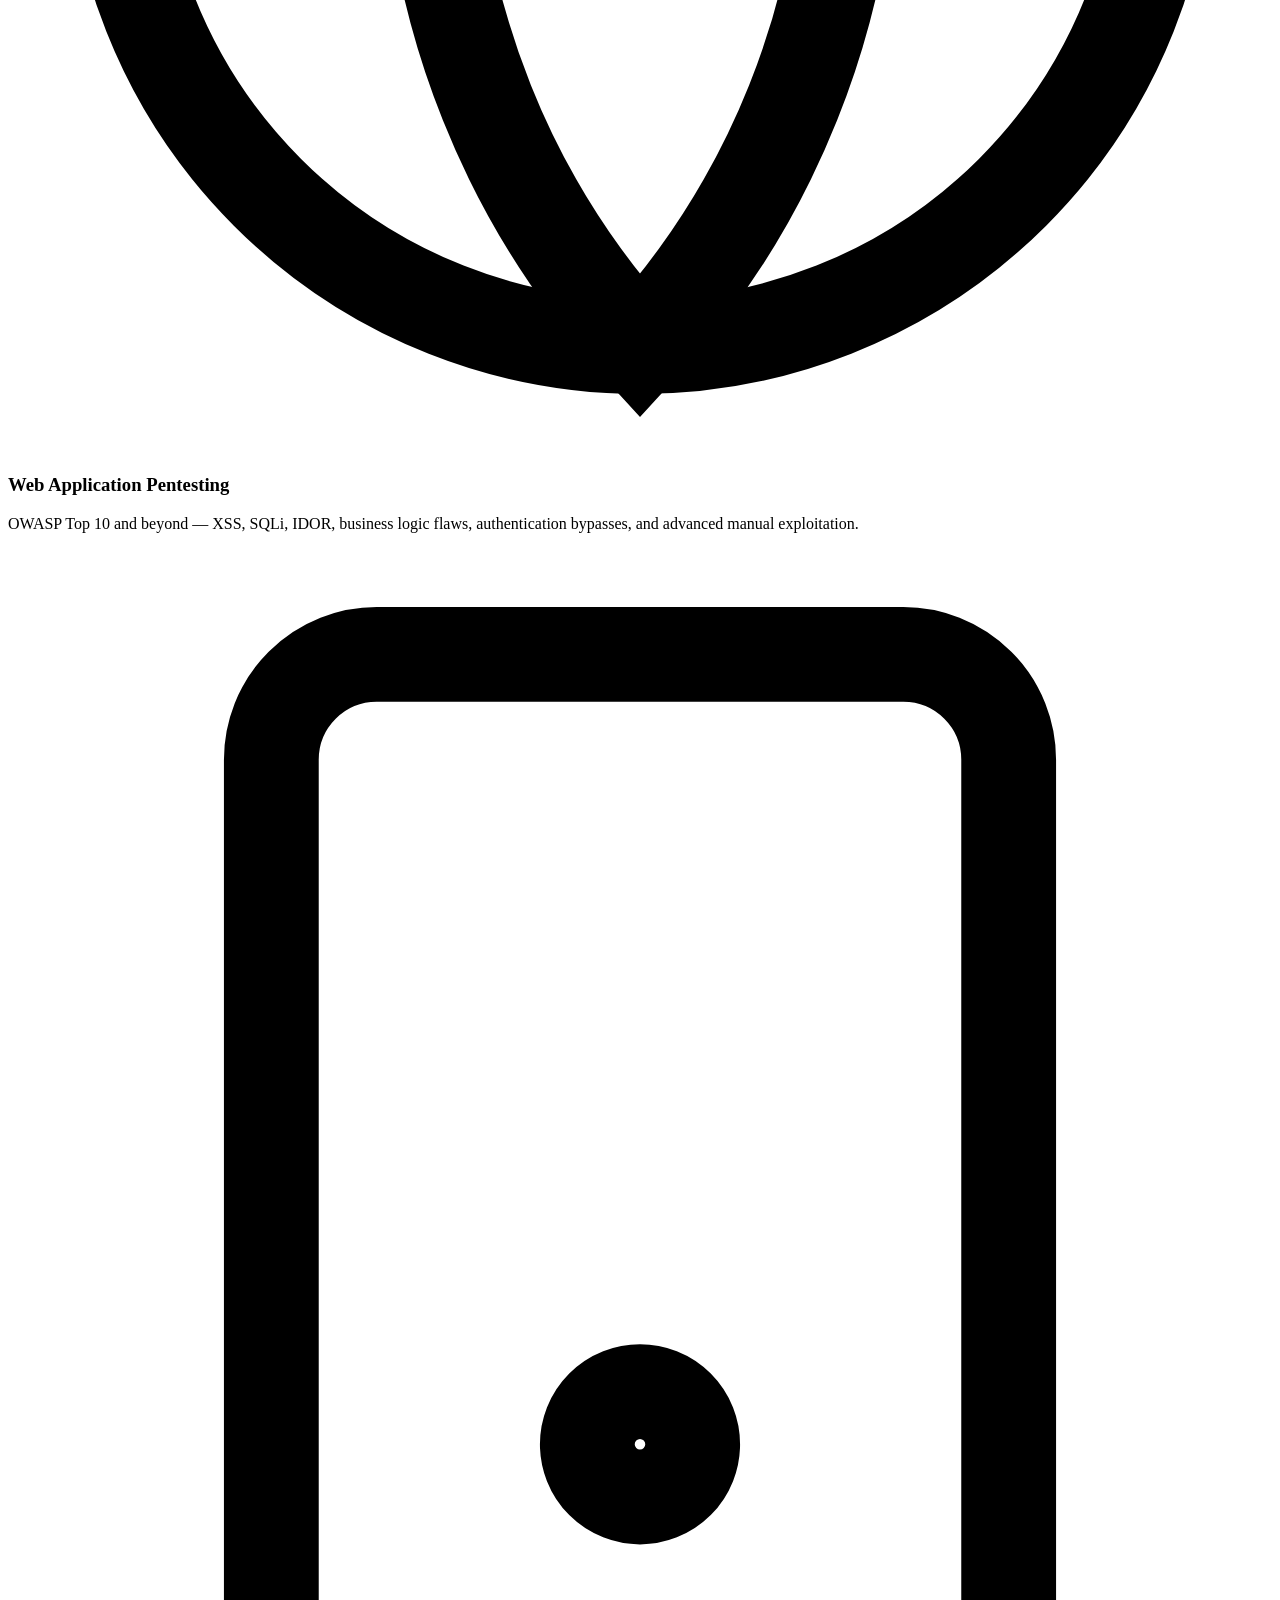
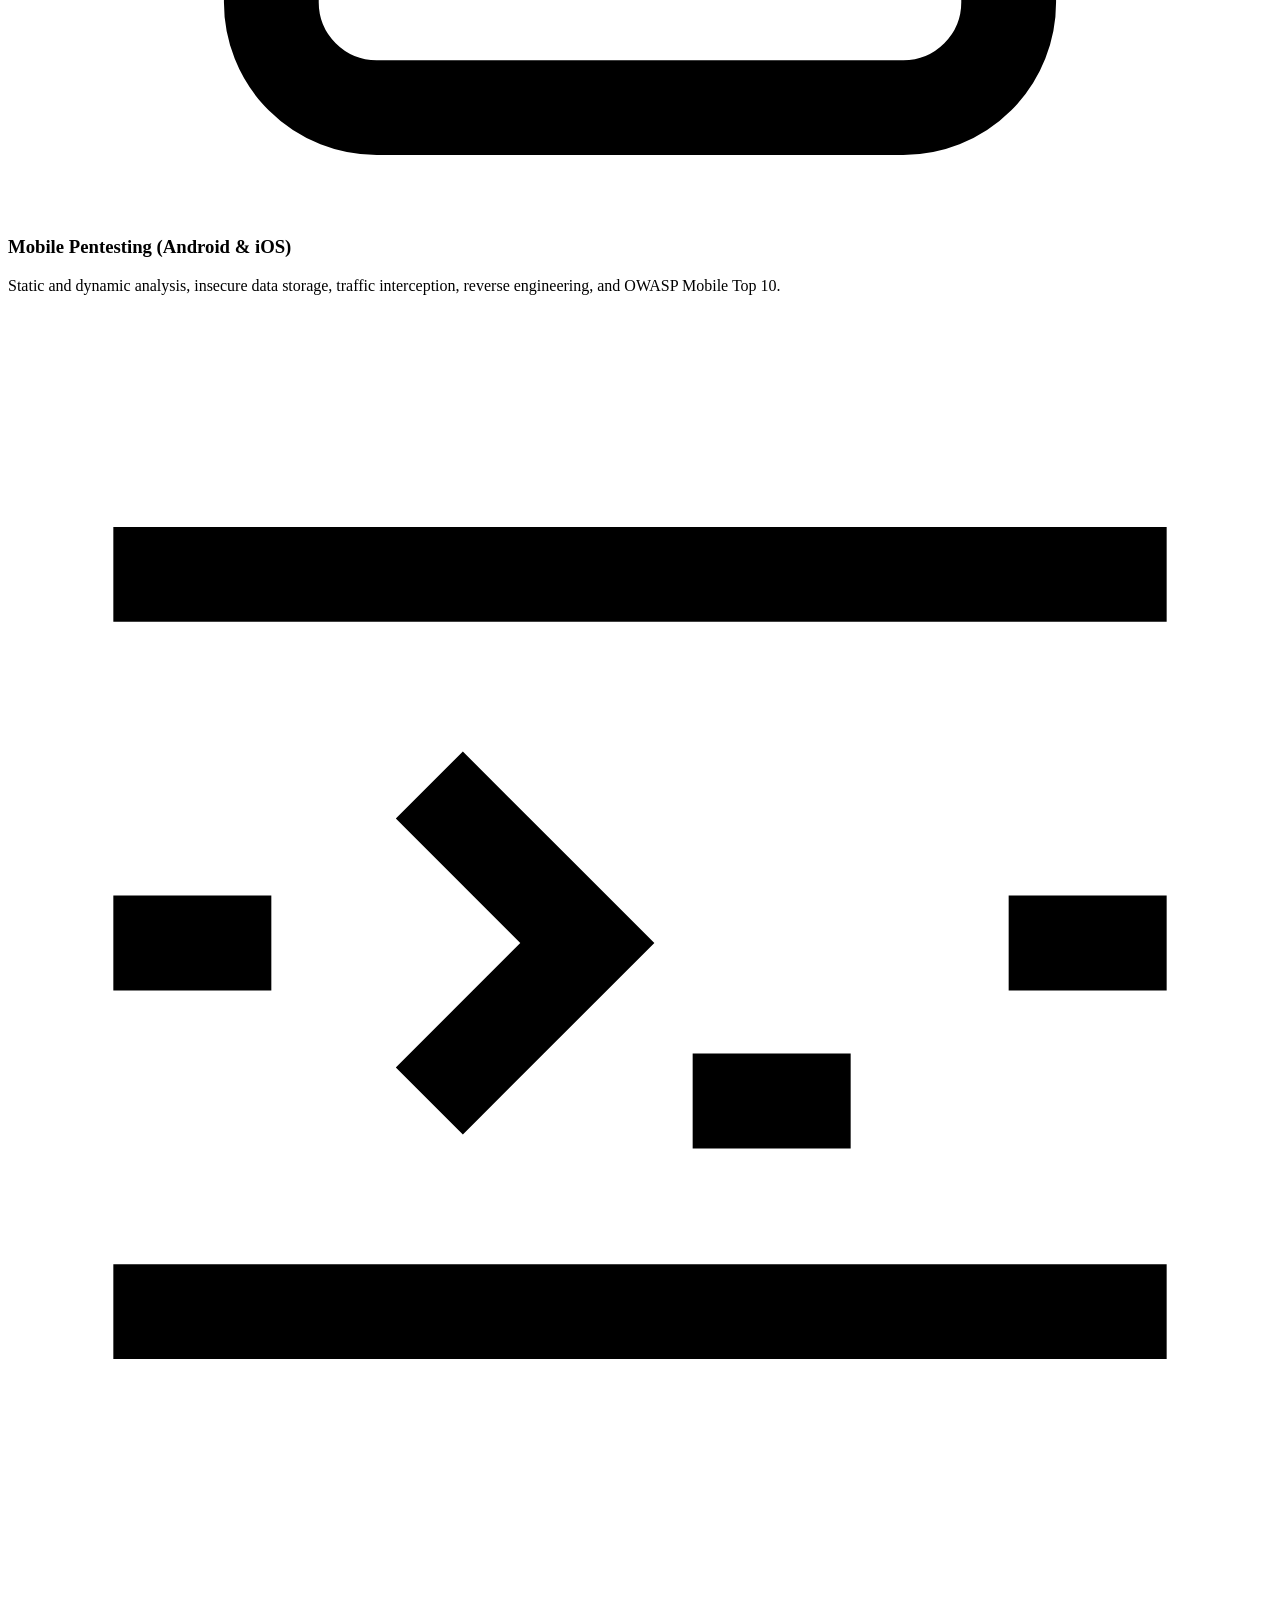
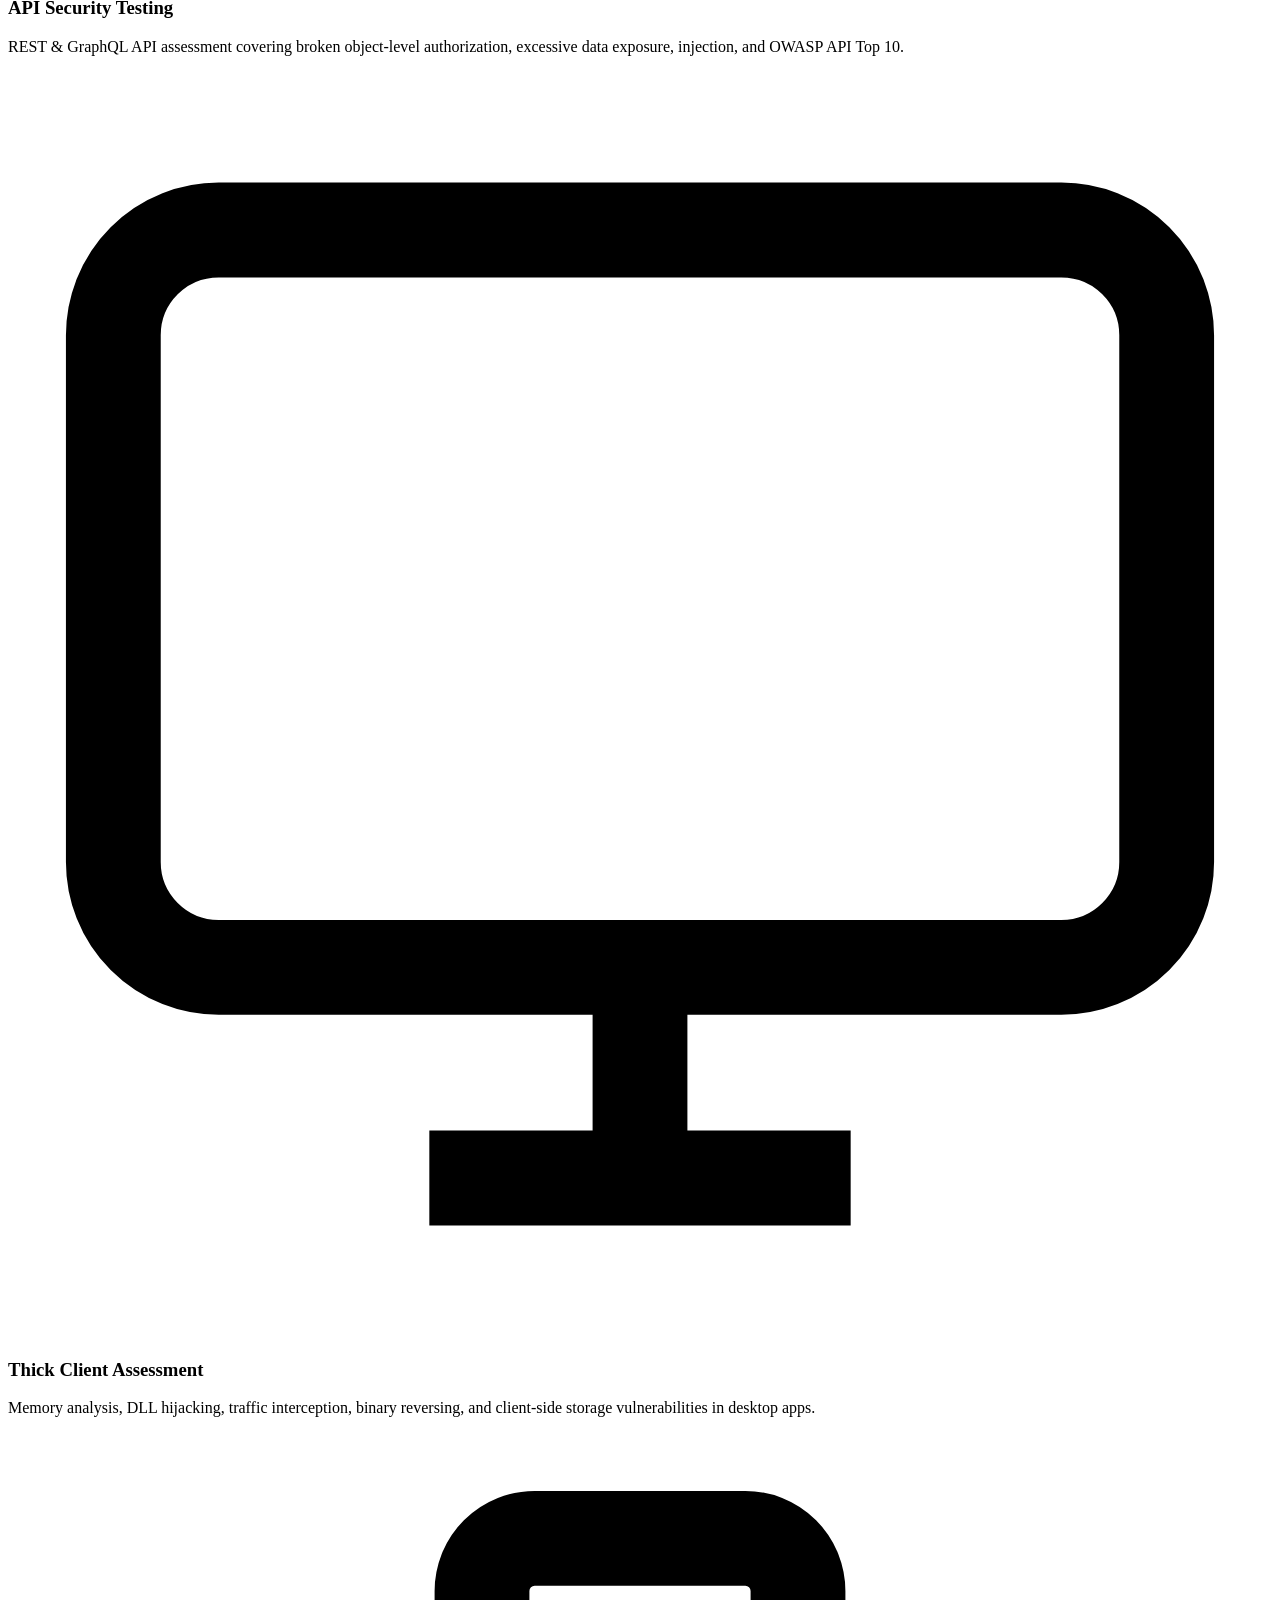
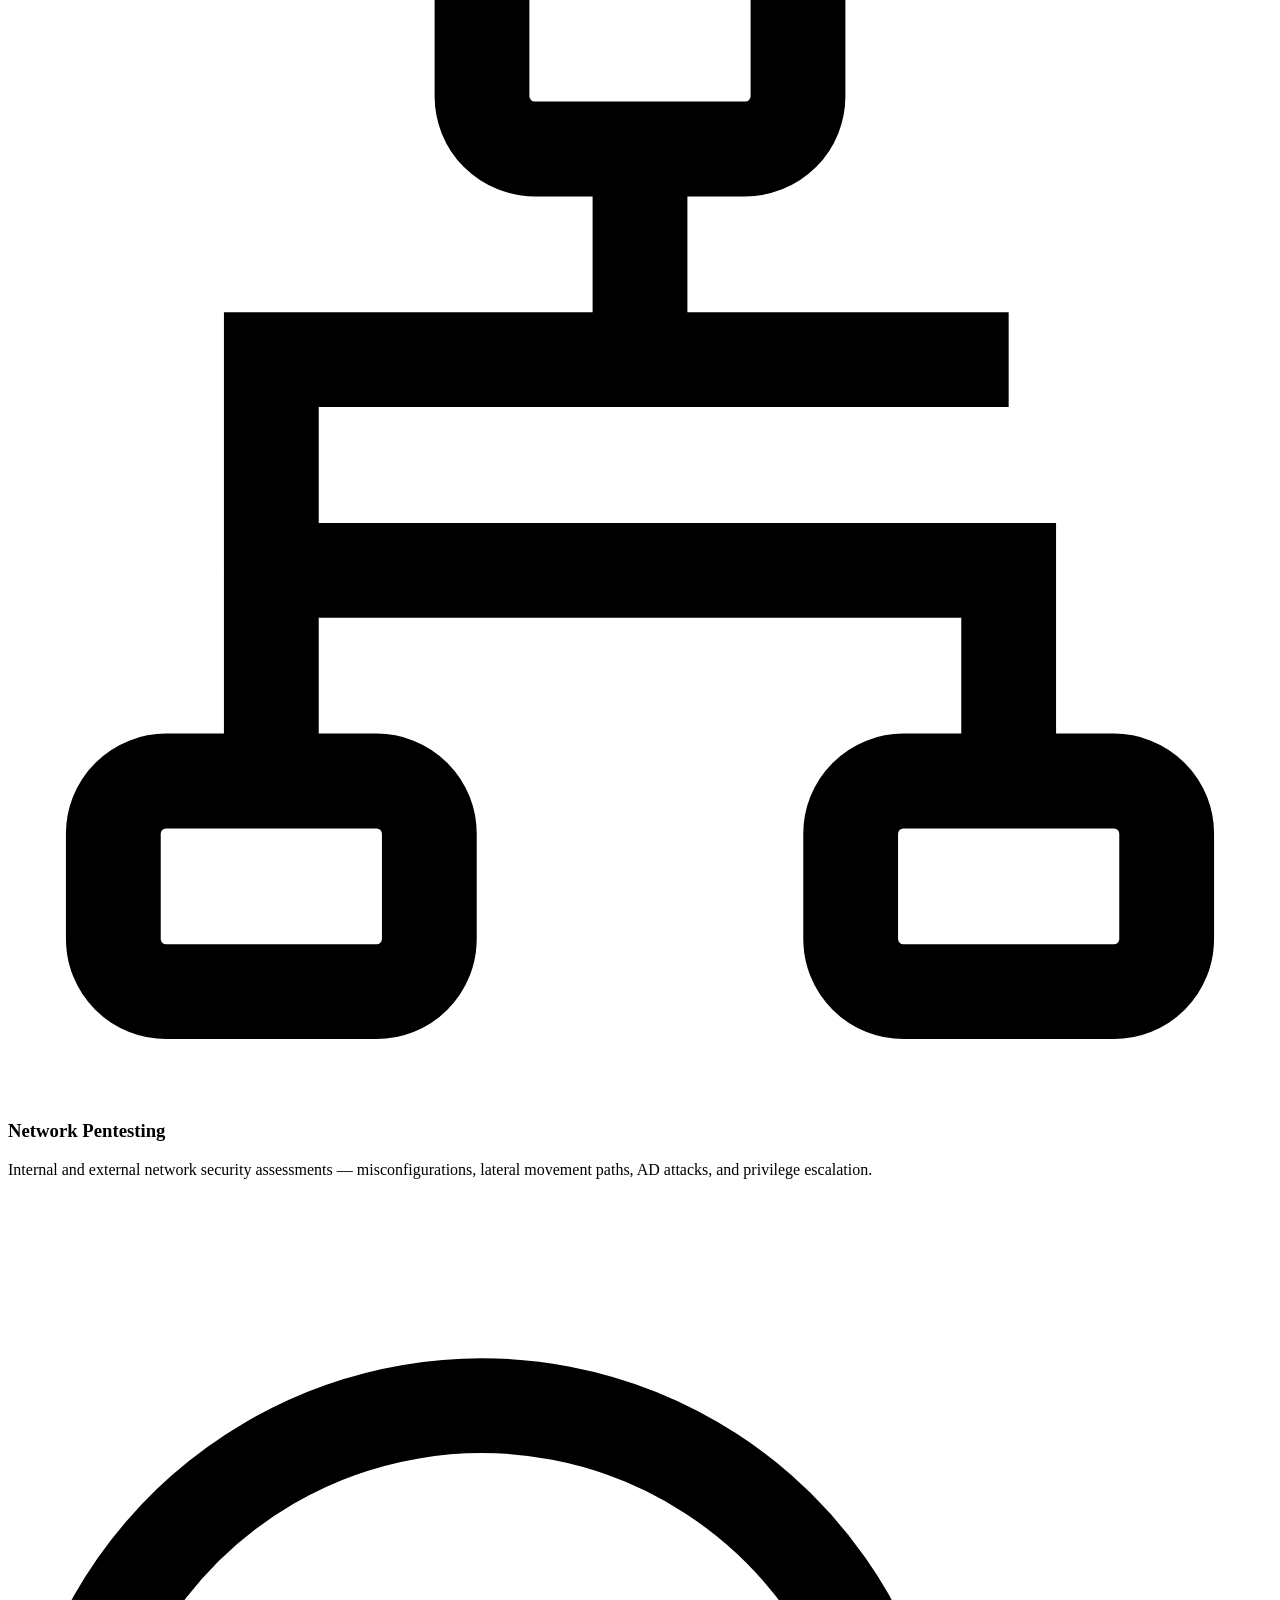
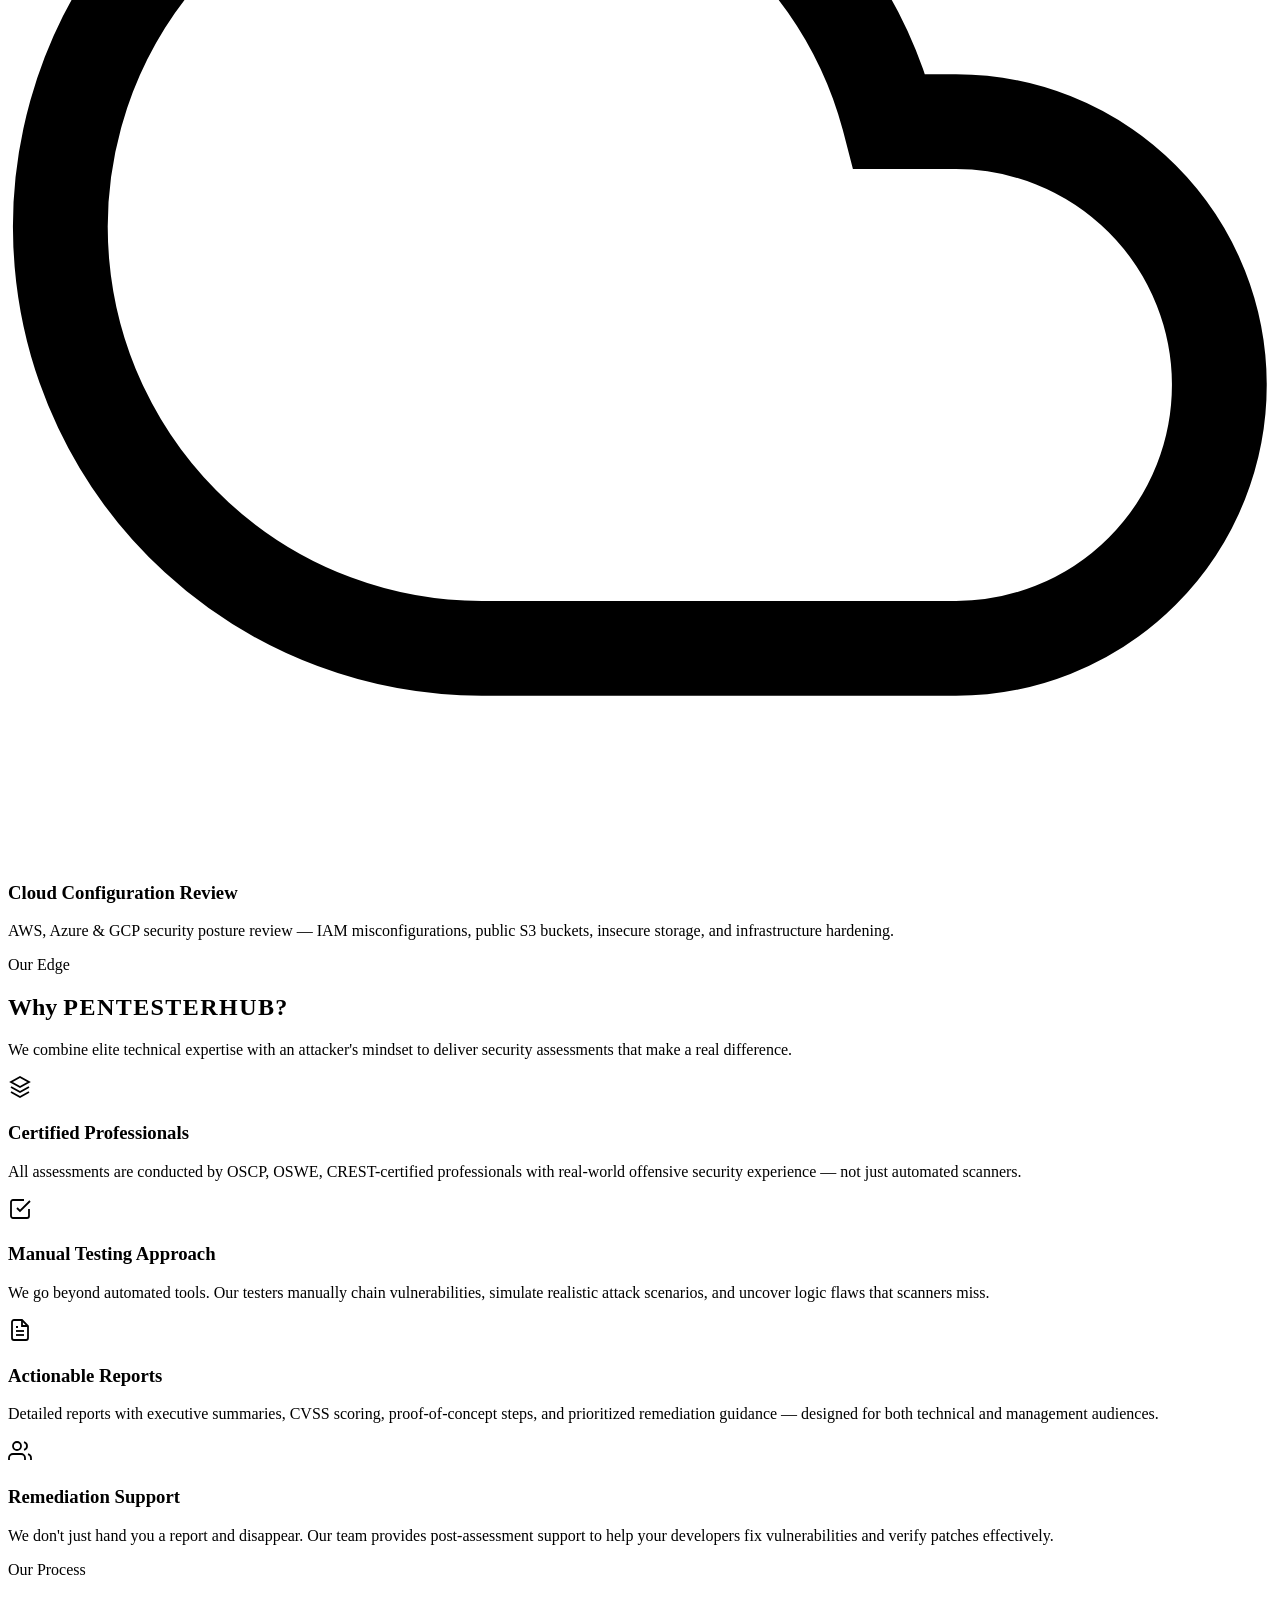
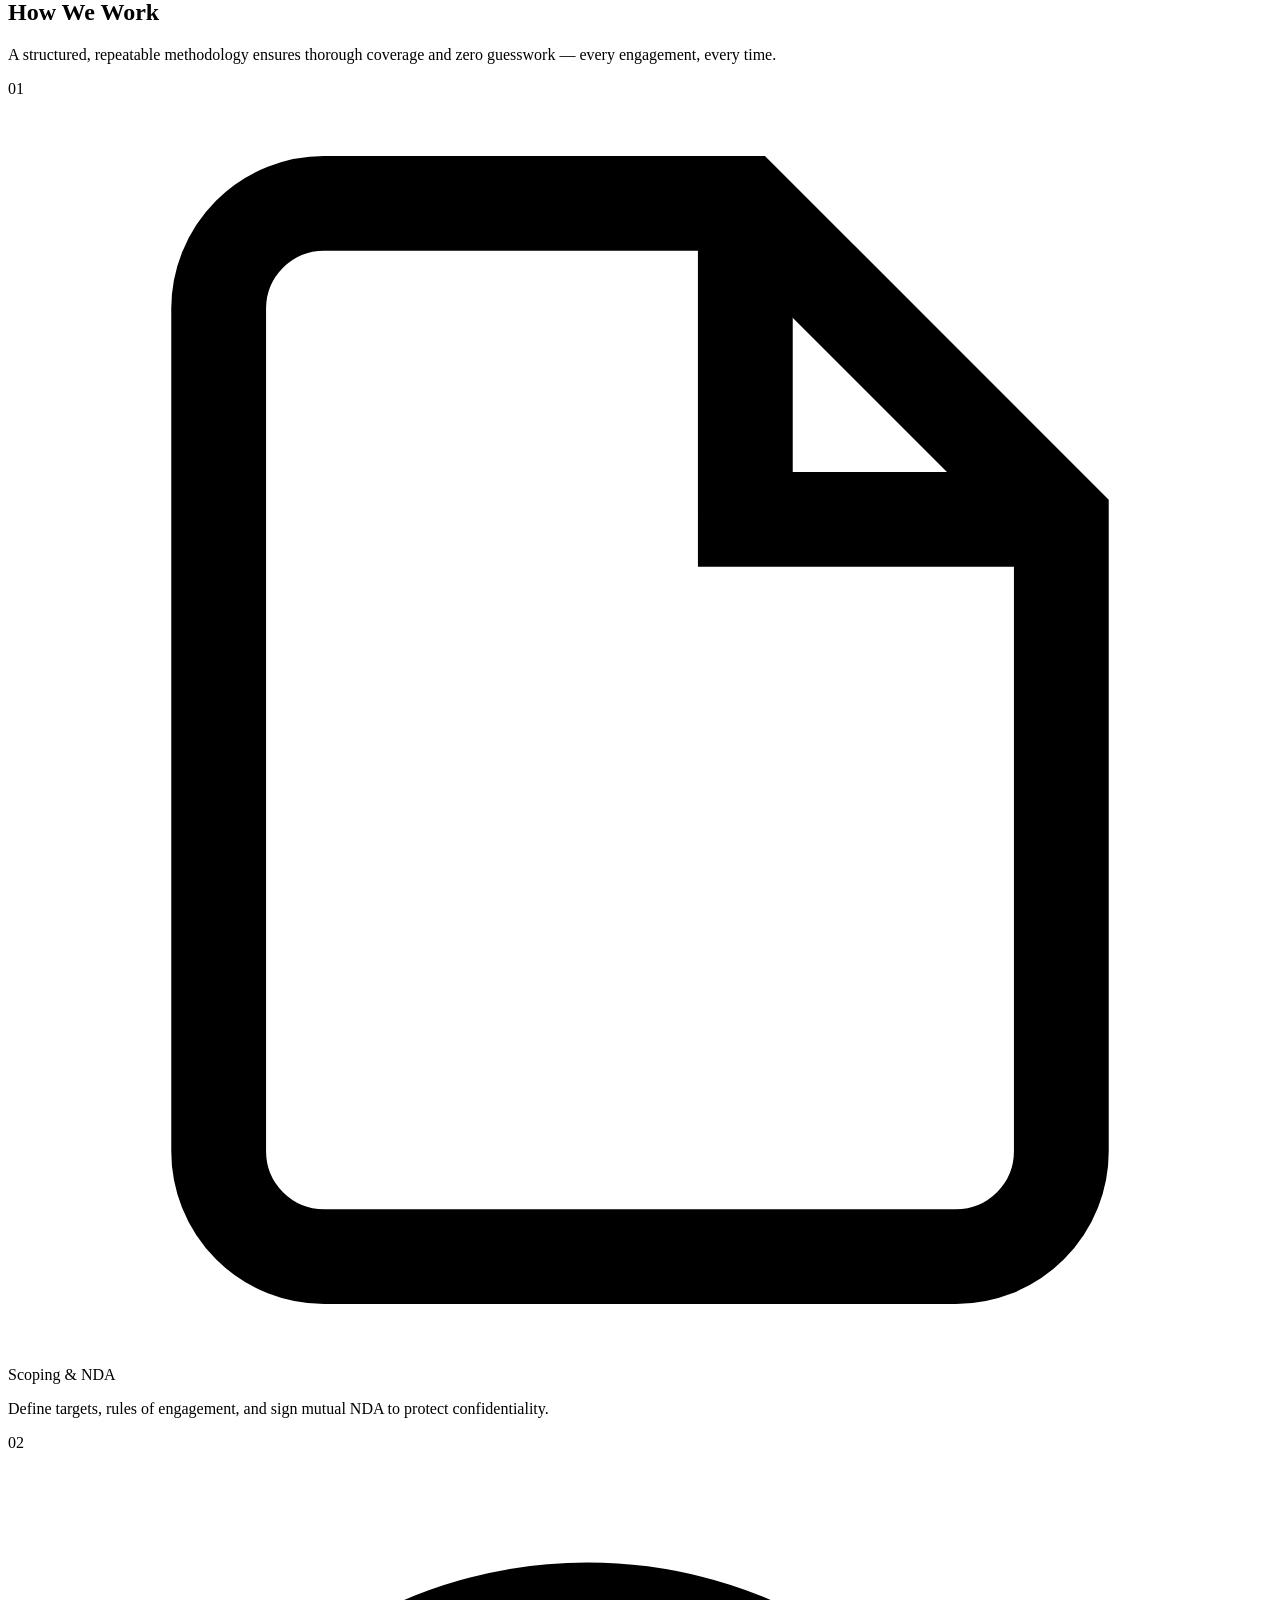
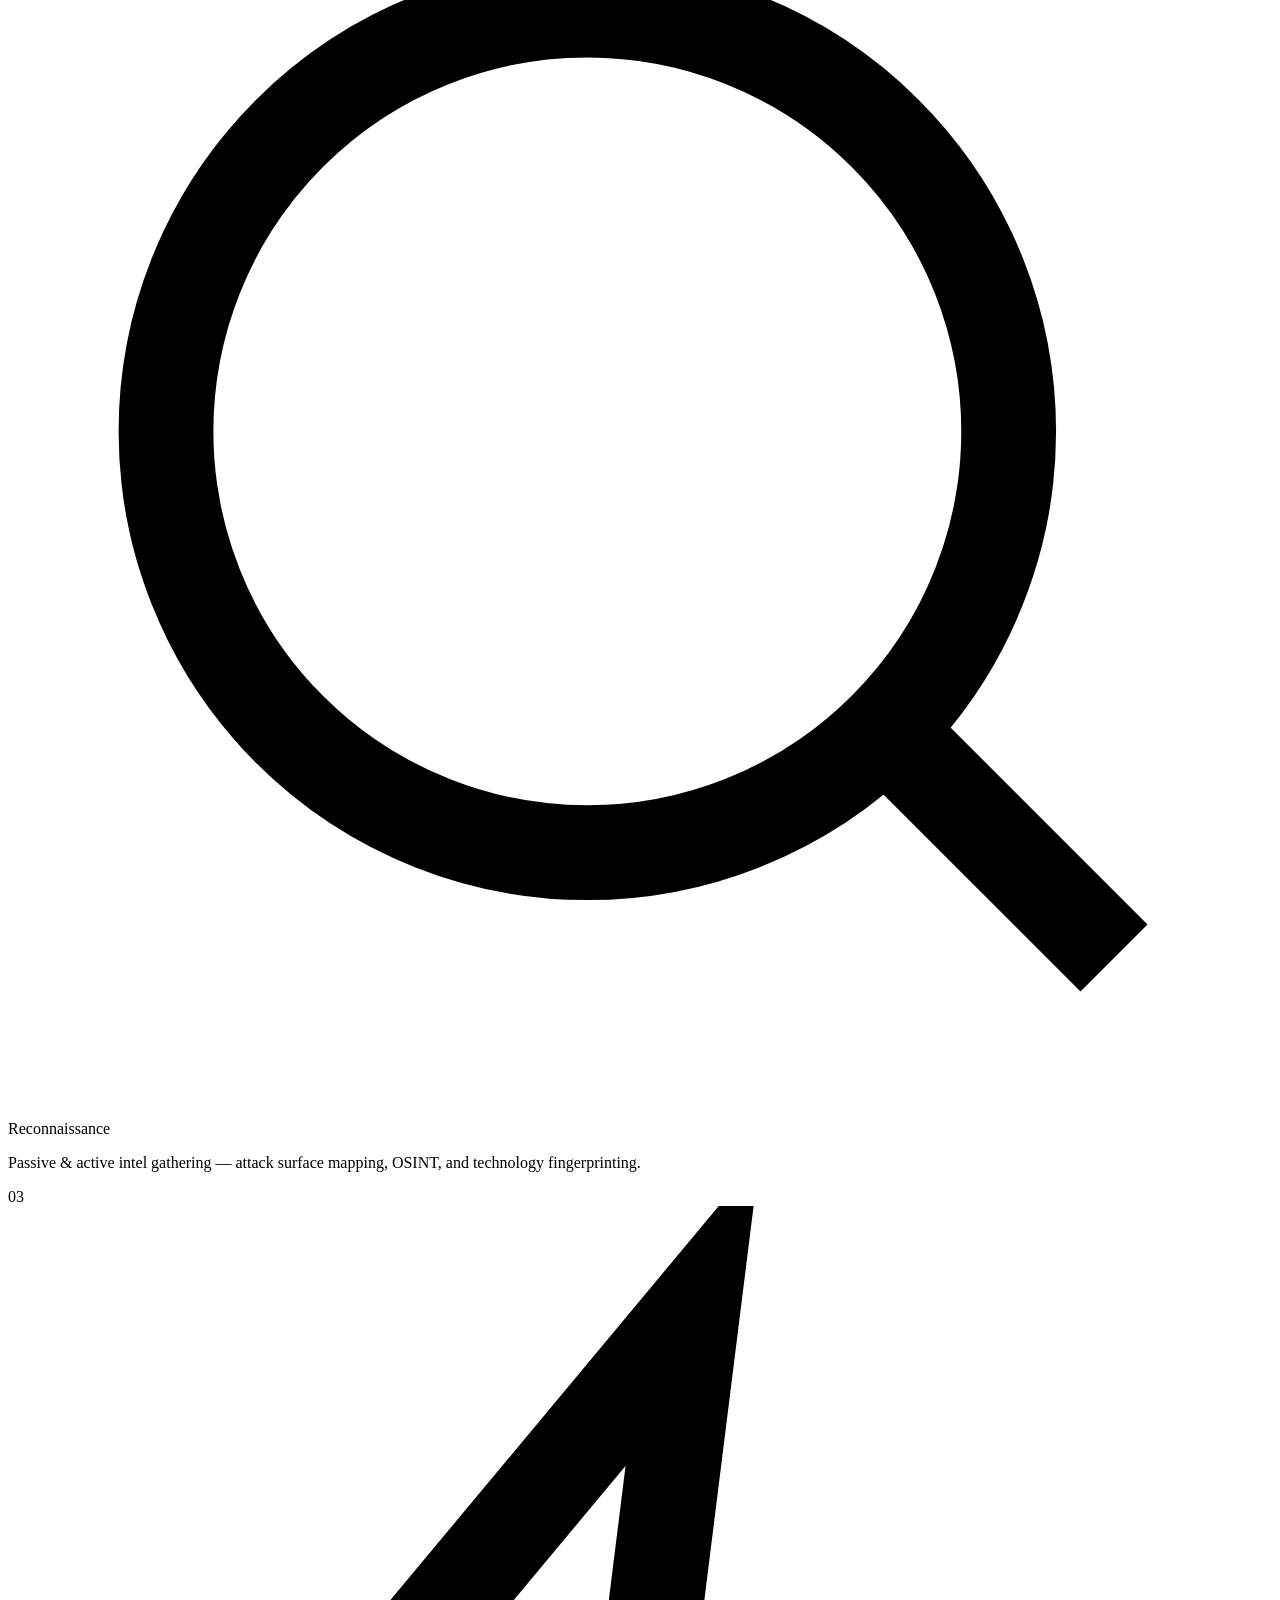
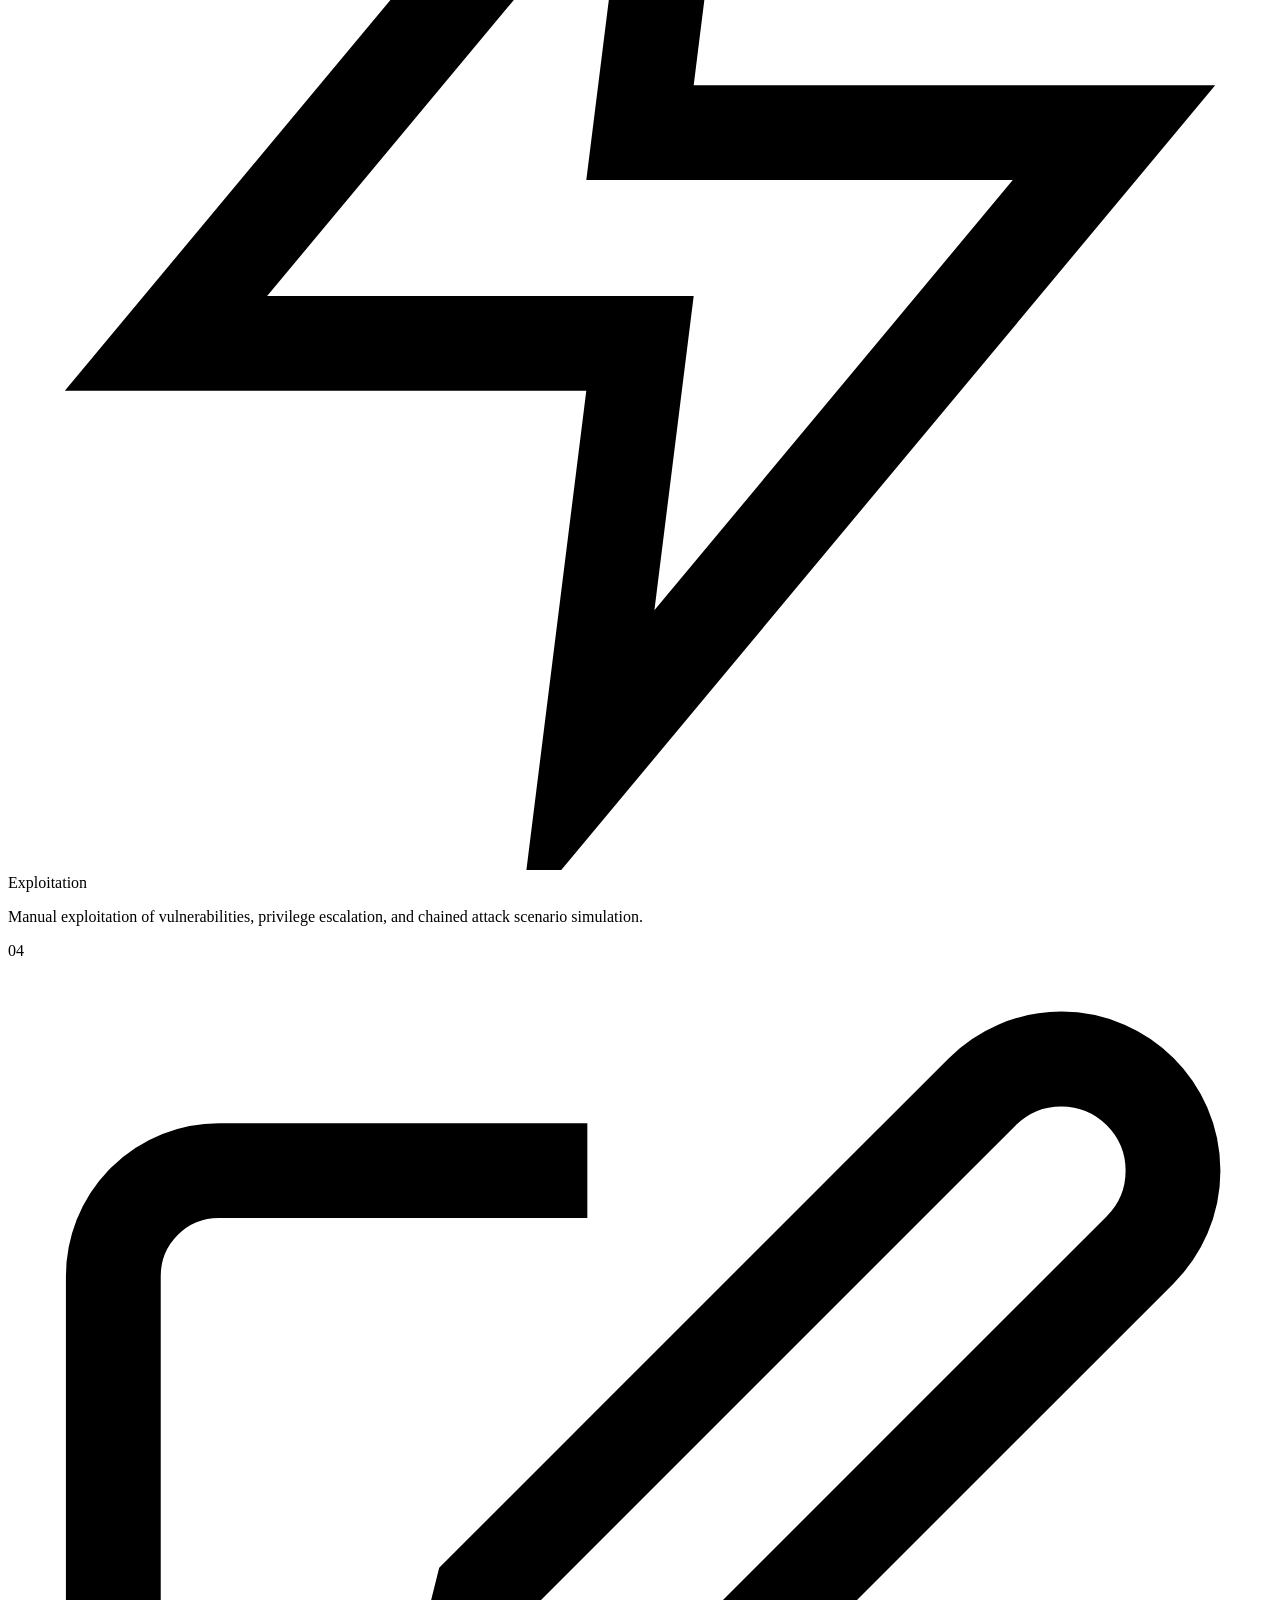
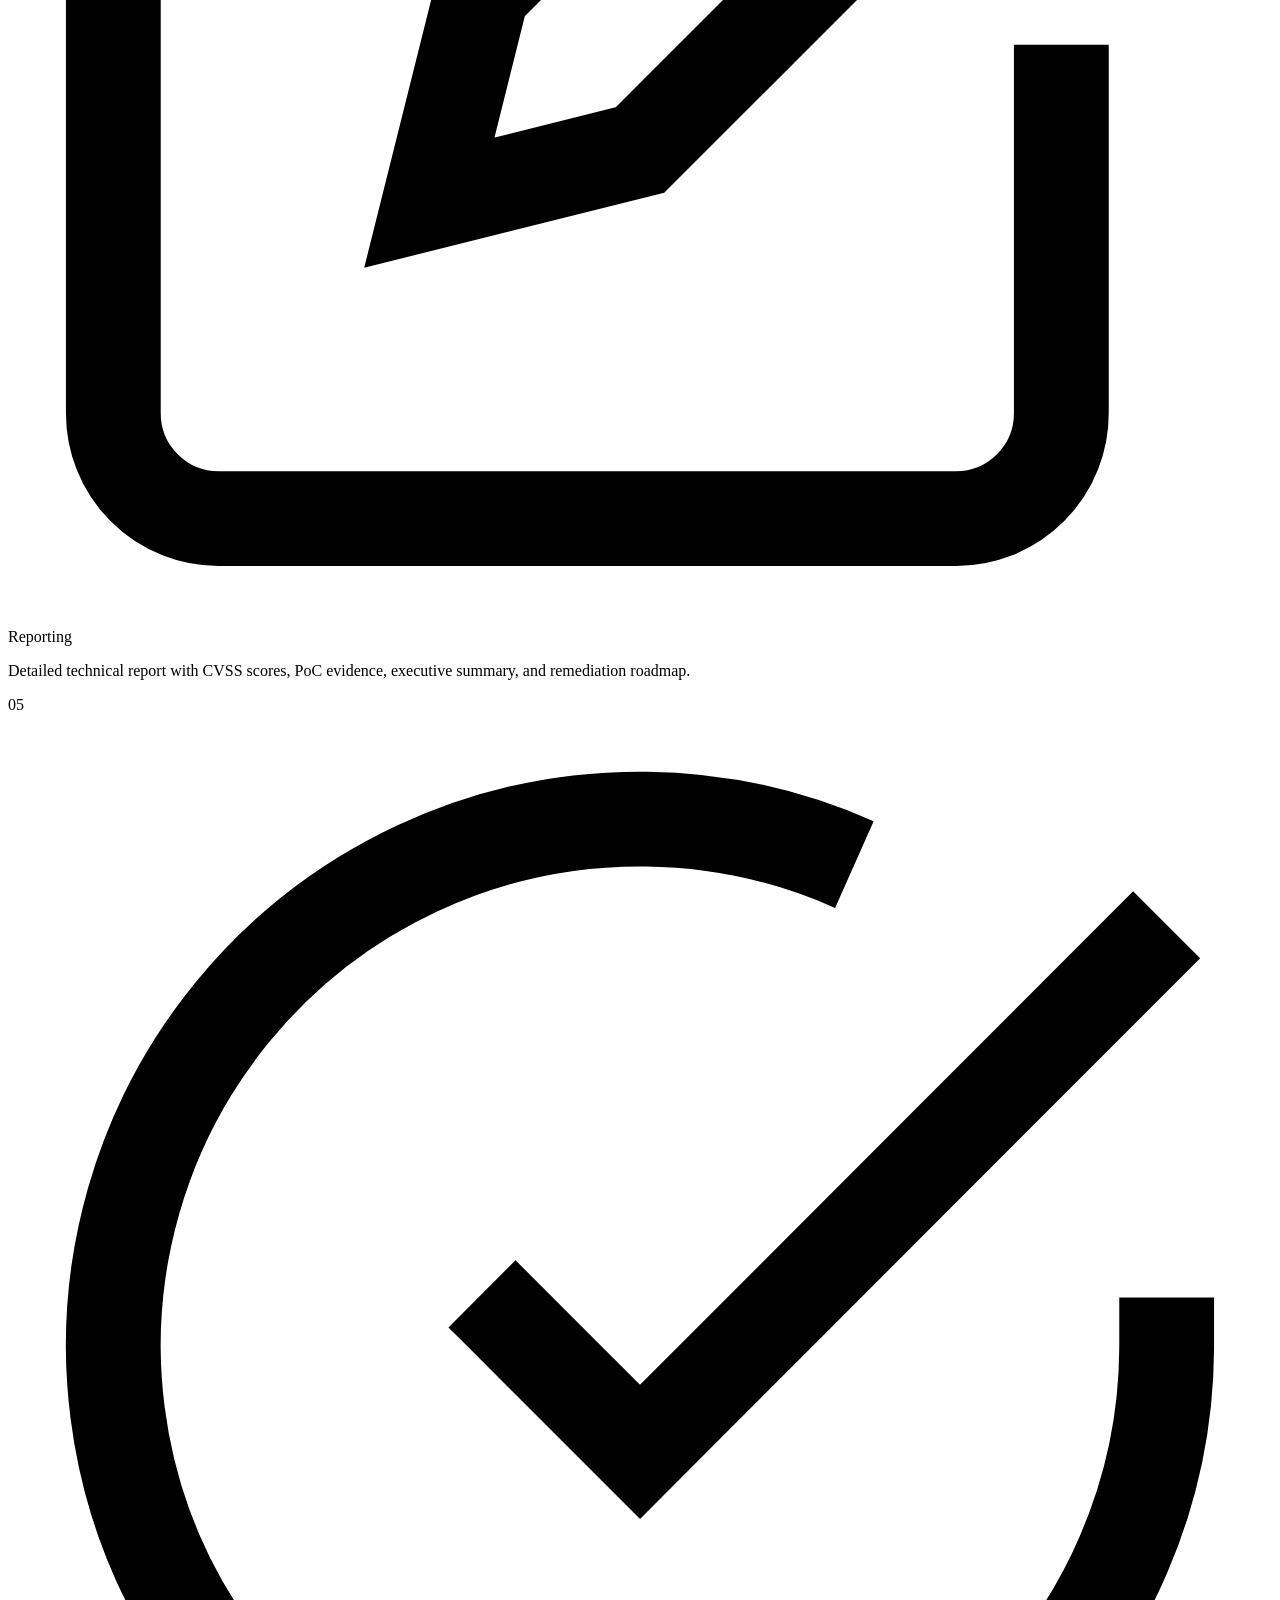
==== commit 908a9f32: "Add files via upload" ====
--- a/index.html
+++ b/index.html
@@ -1,549 +1,707 @@
-<!DOCTYPE html>
-<html lang="en">
-
-  <head>
-
-    <meta charset="utf-8">
-    <meta name="viewport" content="width=device-width, initial-scale=1, shrink-to-fit=no">
-    <meta name="description" content="">
-    <meta name="author" content="">
-    <link href="https://fonts.googleapis.com/css?family=Raleway:100,200,300,400,500,600,700,800,900&display=swap" rel="stylesheet">
-
-    <title>Pentester Hub</title>
-
-<!--
-
-Breezed Template
-
-https://templatemo.com/tm-543-breezed
-
--->
-    <!-- Additional CSS Files -->
-    <link rel="stylesheet" type="text/css" href="assets/css/bootstrap.min.css">
-
-    <link rel="stylesheet" type="text/css" href="assets/css/font-awesome.css">
-
-    <link rel="stylesheet" href="assets/css/templatemo-breezed.css">
-
-    <link rel="stylesheet" href="assets/css/owl-carousel.css">
-
-    <link rel="stylesheet" href="assets/css/lightbox.css">
-    
-    </head>
-    
-    <body>
-      
-    <!-- ***** Preloader Start ***** -->
-    <div id="preloader">
-        <div class="jumper">
-            <div></div>
-            <div></div>
-            <div></div>
-        </div>
-    </div>  
-    <!-- ***** Preloader End ***** -->
-    
-    
-    <!-- ***** Header Area Start ***** -->
-    <header class="header-area header-sticky">
-        <div class="container">
-            <div class="row">
-                <div class="col-12">
-                    <nav class="main-nav">
-                        <!-- ***** Logo Start ***** -->
-                        <a href="index.html" class="logo">
-                            Pentester Hub
-                        </a>
-                        <!-- ***** Logo End ***** -->
-                        <!-- ***** Menu Start ***** -->
-                        <ul class="nav">
-                            <li class="scroll-to-section"><a href="#top" class="active">Home</a></li>
-                            <li class="scroll-to-section"><a href="#about">About Us</a></li>
-                        <!--    <li class="scroll-to-section"><a href="#projects">Projects</a></li>
-                            <li class="submenu">
-                                <a href="javascript:;">Drop Down</a>
-                                <ul>
-                                    <li><a href="">About Us</a></li>
-                                    <li><a href="">Features</a></li>
-                                    <li><a href="">FAQ's</a></li>
-                                    <li><a href="">Blog</a></li>
-                                </ul>
-                            </li>
-                        -->
-                            <li class="scroll-to-section"><a href="#contact-us">Contact Us</a></li> 
-                           <!--
-                            <div class="search-icon">
-                                <a href="#search"><i class="fa fa-search"></i></a>
-                            </div>
-                        -->
-                        </ul>        
-                        <a class='menu-trigger'>
-                            <span>Menu</span>
-                        </a>
-                        <!-- ***** Menu End ***** -->
-                    </nav>
-                </div>
-            </div>
-        </div>
-    </header>
-    <!-- ***** Header Area End ***** -->
-    
-    <!-- ***** Search Area ***** -->
-<!--
-    <div id="search">
-        <button type="button" class="close">×</button>
-        <form id="contact" action="#" method="get">
-            <fieldset>
-                <input type="search" name="q" placeholder="SEARCH KEYWORD(s)" aria-label="Search through site content">
-            </fieldset>
-            <fieldset>
-                <button type="submit" class="main-button">Search</button>
-            </fieldset>
-        </form>
-    </div>
--->
-    <!-- ***** Main Banner Area Start ***** -->
-    <div class="main-banner header-text" id="top">
-        <div class="Modern-Slider">
-          <!-- Item -->
-          <div class="item">
-            <div class="img-fill">
-                <img src="assets/images/slide-01.jpg" alt="">
-                <div class="text-content">
-                  <h3>Welcome To Pentester Hub</h3>
-                  <h5>We help businesses and organizations reshape their security and protect them from real threats</h5>
-                  <a href="#about" class="main-stroked-button">Learn More</a>
-                  <a href="#contact-us" class="main-filled-button">Get in Touch</a>
-                </div>
-            </div>
-          </div>
-          <!-- // Item -->
-          <!-- Item -->
-         <!--
-          <div class="item">
-            <div class="img-fill">
-                <img src="assets/images/slide-02.jpg" alt="">
-                <div class="text-content">
-                  <h3>Integrated Marketing Media</h3>
-                  <h5>Best Digital Marketing</h5>
-                  <a href="#" class="main-stroked-button">Read More</a>
-                  <a href="#" class="main-filled-button">Take Action</a>
-                </div>
-            </div>
-          </div>
-      -->
-          <!-- // Item -->
-          <!-- Item -->
-         <!-- 
-          <div class="item">
-            <div class="img-fill">
-                <img src="assets/images/slide-03.jpg" alt="">
-                <div class="text-content">
-                  <h3>High Performance</h3>
-                  <h5>Robust and Speedy</h5>
-                  <a href="#" class="main-stroked-button">Learn More</a>
-                  <a href="#" class="main-filled-button">Get It Now</a>
-                </div>
-            </div>
-          </div>
-      -->
-          <!-- // Item -->
-        </div>
-    </div>
-    <div class="scroll-down scroll-to-section"><a href="#about"><i class="fa fa-arrow-down"></i></a></div>
-    <!-- ***** Main Banner Area End ***** -->
-
-    <!-- ***** About Area Starts ***** -->
-    <section class="section" id="about">
-        <div class="container">
-            <div class="row">
-                <div class="col-lg-6 col-md-6 col-xs-12">
-                    <div class="left-text-content">
-                        <div class="section-heading">
-                            <h6>About Us</h6>
-                            <h2>Why work with us?</h2>
-                        </div>
-                        <div class="row">
-                            <div class="col-md-6 col-sm-6">
-                                <div class="service-item">
-                                    <img src="assets/images/service-item-01.png" alt="">
-                                    <h4>Top Notch</h4>
-                                </div>
-                            </div>
-                            <div class="col-md-6 col-sm-6">
-                                <div class="service-item">
-                                    <img src="assets/images/service-item-01.png" alt="">
-                                    <h4>Robust</h4>
-                                </div>
-                            </div>
-                            <div class="col-md-6 col-sm-6">
-                                <div class="service-item">
-                                    <img src="assets/images/contact-info-03.png" alt="">
-                                    <h4>Reliable</h4>
-                                </div>
-                            </div>
-                            <div class="col-md-6 col-sm-6">
-                                <div class="service-item">
-                                    <img src="assets/images/contact-info-03.png" alt="">
-                                    <h4>Credible</h4>
-                                </div>
-                            </div>
-                            <div class="col-md-12">
-                                <a href="#features" class="main-button-icon">
-                                    Our offerings
-                                </a>
-                            </div>
-                        </div>
-                    </div>
-                </div>
-                <div class="col-lg-6 col-md-6 col-xs-12">
-                    <div class="right-text-content">
-                        <p align="justify">Pentester Hub is a Cyber Security Consulting firm that provides security services like Web Application, Network, Mobile, and APIs Penetration Testing. We help businesses and organizations meet their security challenges through one-on-one consulting engagements.
-                        <br><br>Our team is a group of highly skilled professionals who have experience working with top-notch Banks, E-commerce sites, and several Fortune 500 companies. 
-                      <br><br>Our testing methodology involves Manual Testing besides Automated Scanning using Industry standard tools. </p>
-                    </div>
-                </div>
-            </div>
-        </div>
-    </section>
-    <!-- ***** About Area Ends ***** -->
-
-    <!-- ***** Features Big Item Start ***** -->
-    <section class="section" id="features">
-        <div class="container">
-            <div class="row">
-                <div class="col-lg-4 col-md-6 col-sm-12 col-xs-12" data-scroll-reveal="enter left move 30px over 0.6s after 0.4s">
-                    <div class="features-item">
-                        <div class="features-icon">
-                            <img src="assets/images/features-icon-1.png" alt="">
-                        </div>
-                        <div class="features-content">
-                            <h4>Web Applications & APIs Penetration Testing</h4>
-                            <p align="justify">Websites are usually a primary target for an attacker, therefore we could help you protect from those threats by performing in-depth security assessment using our advanced testing methodologies of your web and API assets. </p>
-                        </div>
-                    </div>
-                </div>
-                <div class="col-lg-4 col-md-6 col-sm-12 col-xs-12" data-scroll-reveal="enter bottom move 30px over 0.6s after 0.4s">
-                    <div class="features-item">
-                        <div class="features-icon">
-                            <img src="assets/images/features-icon-1.png" alt="">
-                        </div>
-                        <div class="features-content">
-                            <h4>Network Penetration Testing</h4>
-                            <p align="justify">We can help you identify exploitable vulnerabilities in your networks, servers, and other network devices to prevent any damage to your services and customers' data by an attacker.</p>
-                          
-                        </div>
-                    </div>
-                </div>
-                <div class="col-lg-4 col-md-6 col-sm-12 col-xs-12" data-scroll-reveal="enter right move 30px over 0.6s after 0.4s">
-                    <div class="features-item">
-                        <div class="features-icon">
-                            <img src="assets/images/features-icon-1.png" alt="">
-                        </div>
-                        <div class="features-content">
-                            <h4>Mobile Penetration Testing</h4>
-                            <p align="justify">As modern businesses have shifted on mobile devices so is the attack surface for a hacker. We can help you secure your mobile applications(iOS/Android) by performing a static as well as dynamic testing of your applications.</p>
-                            
-                        </div>
-                    </div>
-                </div>
-            </div>
-        </div>
-    </section>
-    <!-- ***** Features Big Item End ***** -->
-
-    <!-- ***** Features Big Item Start ***** -->
-<!--
-    <section class="section" id="subscribe">
-        <div class="container">
-            <div class="row">
-                <div class="col-lg-8 offset-lg-2">
-                    <div class="section-heading">
-                        <h6>Subscribe Newsletters</h6>
-                        <h2>Don’t miss this chance!</h2>
-                    </div>
-                    <div class="subscribe-content">
-                        <p>Vivamus suscipit blandit nibh, in cursus mi. Proin vel blandit metus, et auctor elit. Vivamus tincidunt tristique convallis. Ut nec odio vel arcu euismod semper nec ac sem.</p>
-                        <div class="subscribe-form">
-                            <form id="subscribe-now" action="" method="get">
-                                <div class="row">
-                                    <div class="col-md-8 col-sm-12">
-                                      <fieldset>
-                                        <input name="email" type="text" id="email" placeholder="Enter your email..." required="">
-                                      </fieldset>
-                                    </div>
-                                    <div class="col-md-4 col-sm-12">
-                                      <fieldset>
-                                        <button type="submit" id="form-submit" class="main-button">Subscribe Now</button>
-                                      </fieldset>
-                                    </div>
-                                </div>
-                            </form>
-                        </div>
-                    </div>
-                </div>
-            </div>
-        </div>
-    </section>
-
--->
-    <!-- ***** Features Big Item End ***** -->
-
-
-    <!-- ***** Projects Area Starts ***** -->
-    <!--
-    <section class="section" id="projects">
-      <div class="container">
-        <div class="row">
-            <div class="col-lg-3">
-                <div class="section-heading">
-                    <h6>Our Projects</h6>
-                    <h2>Some of our latest projects</h2>
-                </div>
-                <div class="filters">
-                    <ul>
-                        <li class="active" data-filter="*">All</li>
-                        <li data-filter=".des">Web Design</li>
-                        <li data-filter=".dev">Web Development</li>
-                        <li data-filter=".gra">Graphics</li>
-                        <li data-filter=".tsh">Artworks</li>
-                    </ul>
-                </div>
-            </div>
-            <div class="col-lg-9">
-                <div class="filters-content">
-                    <div class="row grid">
-                        <div class="col-lg-4 col-md-4 col-sm-6 col-xs-12 all des">
-                          <div class="item">
-                            <a href="assets/images/project-big-item-01.jpg" data-lightbox="image-1" data-title="Our Projects"><img src="assets/images/project-item-01.jpg" alt=""></a>
-                          </div>
-                        </div>
-                        <div class="col-lg-4 col-md-4 col-sm-6 col-xs-12 all dev">
-                          <div class="item">
-                            <a href="assets/images/project-big-item-02.jpg" data-lightbox="image-1" data-title="Our Projects"><img src="assets/images/project-item-02.jpg" alt=""></a>
-                          </div>
-                        </div>
-                        <div class="col-lg-4 col-md-4 col-sm-6 col-xs-12 all gra">
-                          <div class="item">
-                            <a href="assets/images/project-big-item-03.jpg" data-lightbox="image-1" data-title="Our Projects"><img src="assets/images/project-item-03.jpg" alt=""></a>
-                          </div>
-                        </div>
-                        <div class="col-lg-4 col-md-4 col-sm-6 col-xs-12 all tsh">
-                          <div class="item">
-                            <a href="assets/images/project-big-item-04.jpg" data-lightbox="image-1" data-title="Our Projects"><img src="assets/images/project-item-04.jpg" alt=""></a>
-                          </div>
-                        </div>
-                        <div class="col-lg-4 col-md-4 col-sm-6 col-xs-12 all dev">
-                          <div class="item">
-                            <a href="assets/images/project-big-item-05.jpg" data-lightbox="image-1" data-title="Our Projects"><img src="assets/images/project-item-05.jpg" alt=""></a>
-                          </div>
-                        </div>
-                        <div class="col-lg-4 col-md-4 col-sm-6 col-xs-12 all des">
-                          <div class="item">
-                            <a href="assets/images/project-big-item-06.jpg" data-lightbox="image-1" data-title="Our Projects"><img src="assets/images/project-item-06.jpg" alt=""></a>
-                          </div>
-                        </div>
-                    </div>
-                </div>
-            </div>
-        </div>
-      </div>
-    </section>
--->
-    <!-- ***** Projects Area Ends ***** -->
-
-    <!-- ***** Testimonials Starts ***** -->
-   <!--
-    <section class="section" id="testimonials">
-        <div class="container">
-            <div class="row">
-                <div class="col-lg-12">
-                    <div class="section-heading">
-                        <h6>Digital Team</h6>
-                        <h2>young and talented members</h2>
-                    </div>
-                </div>
-                <div class="col-lg-12 col-md-12 col-sm-12 mobile-bottom-fix-big" data-scroll-reveal="enter left move 30px over 0.6s after 0.4s">
-                    <div class="owl-carousel owl-theme">
-                        <div class="item author-item">
-                            <div class="member-thumb">
-                                <img src="assets/images/member-item-01.jpg" alt="">
-                                <div class="hover-effect">
-                                    <div class="hover-content">
-                                        <ul>
-                                            <li><a href="#"><i class="fa fa-facebook"></i></a></li>
-                                            <li><a href="#"><i class="fa fa-twitter"></i></a></li>
-                                            <li><a href="#"><i class="fa fa-linkedin"></i></a></li>
-                                            <li><a href="#"><i class="fa fa-rss"></i></a></li>
-                                        </ul>
-                                    </div>
-                                </div>
-                            </div>
-                            <h4>.01 White Cheese</h4>
-                            <span>Digital Marketer</span>
-                        </div>
-                        <div class="item author-item">
-                            <div class="member-thumb">
-                                <img src="assets/images/member-item-04.jpg" alt="">
-                                <div class="hover-effect">
-                                    <div class="hover-content">
-                                        <ul>
-                                            <li><a href="#"><i class="fa fa-facebook"></i></a></li>
-                                            <li><a href="#"><i class="fa fa-twitter"></i></a></li>
-                                            <li><a href="#"><i class="fa fa-linkedin"></i></a></li>
-                                            <li><a href="#"><i class="fa fa-rss"></i></a></li>
-                                        </ul>
-                                    </div>
-                                </div>
-                            </div>
-                            <h4>.02 Snow Mary</h4>
-                            <span>Site Analyst</span>
-                        </div>
-                        <div class="item author-item">
-                            <div class="member-thumb">
-                                <img src="assets/images/member-item-02.jpg" alt="">
-                                <div class="hover-effect">
-                                    <div class="hover-content">
-                                        <ul>
-                                            <li><a href="#"><i class="fa fa-facebook"></i></a></li>
-                                            <li><a href="#"><i class="fa fa-twitter"></i></a></li>
-                                            <li><a href="#"><i class="fa fa-linkedin"></i></a></li>
-                                            <li><a href="#"><i class="fa fa-rss"></i></a></li>
-                                        </ul>
-                                    </div>
-                                </div>
-                            </div>
-                            <h4>.03 Johnny Egg</h4>
-                            <span>Digital Influencer</span>
-                        </div>
-                        <div class="item author-item">
-                            <div class="member-thumb">
-                                <img src="assets/images/member-item-05.jpg" alt="">
-                                <div class="hover-effect">
-                                    <div class="hover-content">
-                                        <ul>
-                                            <li><a href="#"><i class="fa fa-facebook"></i></a></li>
-                                            <li><a href="#"><i class="fa fa-twitter"></i></a></li>
-                                            <li><a href="#"><i class="fa fa-linkedin"></i></a></li>
-                                            <li><a href="#"><i class="fa fa-rss"></i></a></li>
-                                        </ul>
-                                    </div>
-                                </div>
-                            </div>
-                            <h4>.04 Catherine Phyu</h4>
-                            <span>Co Founder</span>
-                        </div>
-                        <div class="item author-item">
-                            <div class="member-thumb">
-                                <img src="assets/images/member-item-03.jpg" alt="">
-                                <div class="hover-effect">
-                                    <div class="hover-content">
-                                        <ul>
-                                            <li><a href="#"><i class="fa fa-facebook"></i></a></li>
-                                            <li><a href="#"><i class="fa fa-twitter"></i></a></li>
-                                            <li><a href="#"><i class="fa fa-linkedin"></i></a></li>
-                                            <li><a href="#"><i class="fa fa-rss"></i></a></li>
-                                        </ul>
-                                    </div>
-                                </div>
-                            </div>
-                            <h4>.05 Shao Lynn</h4>
-                            <span>Chief Marketing</span>
-                        </div>
-                        
-                        <div class="item author-item">
-                            <div class="member-thumb">
-                                <img src="assets/images/member-item-04.jpg" alt="">
-                                <div class="hover-effect">
-                                    <div class="hover-content">
-                                        <ul>
-                                            <li><a href="#"><i class="fa fa-facebook"></i></a></li>
-                                            <li><a href="#"><i class="fa fa-twitter"></i></a></li>
-                                            <li><a href="#"><i class="fa fa-linkedin"></i></a></li>
-                                            <li><a href="#"><i class="fa fa-rss"></i></a></li>
-                                        </ul>
-                                    </div>
-                                </div>
-                            </div>
-                            <h4>.06 Emma Honey</h4>
-                            <span>Digital Influencer</span>
-                        </div>
-                        
-                        <div class="item author-item">
-                            <div class="member-thumb">
-                                <img src="assets/images/member-item-06.jpg" alt="">
-                                <div class="hover-effect">
-                                    <div class="hover-content">
-                                        <ul>
-                                            <li><a href="#"><i class="fa fa-facebook"></i></a></li>
-                                            <li><a href="#"><i class="fa fa-twitter"></i></a></li>
-                                            <li><a href="#"><i class="fa fa-linkedin"></i></a></li>
-                                            <li><a href="#"><i class="fa fa-rss"></i></a></li>
-                                        </ul>
-                                    </div>
-                                </div>
-                            </div>
-                            <h4>.07 Oliva Sofie</h4>
-                            <span>Website Analyst</span>
-                        </div>
-                        
-                    </div>
-                </div>
-            </div>
-        </div>
-    </section>
--->
-    <!-- ***** Testimonials Ends ***** -->
-    
-    <!-- ***** Contact Us Area Starts ***** -->
-    <section class="section" id="contact-us">
-   <!-- <div class="typeform-widget" data-url="https://form.typeform.com/to/JdWLJbqk" data-hide-headers=true data-hide-footer=true style="width: 100%; height: 500px;"></div> <script> (function() { var qs,js,q,s,d=document, gi=d.getElementById, ce=d.createElement, gt=d.getElementsByTagName, id="typef_orm", b="https://embed.typeform.com/"; if(!gi.call(d,id)) { js=ce.call(d,"script"); js.id=id; js.src=b+"embed.js"; q=gt.call(d,"script")[0]; q.parentNode.insertBefore(js,q) } })() </script> <div style="font-family: Sans-Serif;font-size: 12px;color: #999;opacity: 0.5; padding-top: 5px;"> </div>-->
-<button data-tf-slider="JdWLJbqk" data-tf-position="right" data-tf-opacity="100" data-tf-iframe-props="title=web form" data-tf-transitive-search-params data-tf-medium="snippet" style="all:unset;font-family:Helvetica,Arial,sans-serif;display:inline-block;max-width:100%;white-space:nowrap;overflow:hidden;text-overflow:ellipsis;background-color:#0445AF;color:#fff;font-size:20px;border-radius:25px;padding:0 33px;font-weight:bold;height:50px;cursor:pointer;line-height:50px;text-align:center;margin:0;text-decoration:none;">Contact Us</button><script src="//embed.typeform.com/next/embed.js"></script>
-      </section>
-    <!-- ***** Contact Us Area Ends ***** -->
-    
-    <!-- ***** Footer Start ***** -->
-     <!-- ***** live chat ***** -->
-      <script defer="defer" type="text/javascript" src="https://nimitjain.odoo.com/im_livechat/loader/2"></script>      
-      <script defer="defer" type="text/javascript" src="https://nimitjain.odoo.com/im_livechat/assets_embed.js"></script>
-
-    <!-- jQuery -->
-    <script src="assets/js/jquery-2.1.0.min.js"></script>
-
-    <!-- Bootstrap -->
-    <script src="assets/js/popper.js"></script>
-    <script src="assets/js/bootstrap.min.js"></script>
-
-    <!-- Plugins -->
-    <script src="assets/js/owl-carousel.js"></script>
-    <script src="assets/js/scrollreveal.min.js"></script>
-    <script src="assets/js/waypoints.min.js"></script>
-    <script src="assets/js/jquery.counterup.min.js"></script>
-    <script src="assets/js/imgfix.min.js"></script> 
-    <script src="assets/js/slick.js"></script> 
-    <script src="assets/js/lightbox.js"></script> 
-    <script src="assets/js/isotope.js"></script> 
-    
-    <!-- Global Init -->
-    <script src="assets/js/custom.js"></script>
-
-    <script>
-
-        $(function() {
-            var selectedClass = "";
-            $("p").click(function(){
-            selectedClass = $(this).attr("data-rel");
-            $("#portfolio").fadeTo(50, 0.1);
-                $("#portfolio div").not("."+selectedClass).fadeOut();
-            setTimeout(function() {
-              $("."+selectedClass).fadeIn();
-              $("#portfolio").fadeTo(50, 1);
-            }, 500);
-                
-            });
-        });
-
-    </script>
-
-  </body>
-</html>
+<!DOCTYPE html>
+<html lang="en">
+<head>
+  <meta charset="UTF-8" />
+  <meta name="viewport" content="width=device-width, initial-scale=1.0" />
+
+  <!-- SEO -->
+  <title>PentesterHub — Offensive Security. Enterprise Grade.</title>
+  <meta name="description" content="PentesterHub provides comprehensive penetration testing services — web, mobile, API, network, cloud, and thick client — trusted by organizations worldwide." />
+  <meta name="keywords" content="penetration testing, pentesting, cybersecurity, web application security, mobile security, API security, network security, cloud security, OSCP, CREST" />
+  <meta name="author" content="PentesterHub" />
+  <meta name="robots" content="index, follow" />
+
+  <!-- Open Graph -->
+  <meta property="og:type"        content="website" />
+  <meta property="og:url"         content="https://pentesterhub.com/" />
+  <meta property="og:title"       content="PentesterHub — Offensive Security. Enterprise Grade." />
+  <meta property="og:description" content="Comprehensive penetration testing services trusted by organizations worldwide." />
+  <meta property="og:image"       content="https://pentesterhub.com/assets/og-image.png" />
+
+  <!-- Twitter Card -->
+  <meta name="twitter:card"        content="summary_large_image" />
+  <meta name="twitter:title"       content="PentesterHub — Offensive Security. Enterprise Grade." />
+  <meta name="twitter:description" content="Comprehensive penetration testing services trusted by organizations worldwide." />
+  <meta name="twitter:image"       content="https://pentesterhub.com/assets/og-image.png" />
+
+  <!-- Canonical -->
+  <link rel="canonical" href="https://pentesterhub.com/" />
+
+  <!-- Favicon -->
+  <link rel="icon" type="image/png" href="assets/logo-dark.png" />
+
+  <!-- Google Fonts -->
+  <link rel="preconnect" href="https://fonts.googleapis.com" />
+  <link rel="preconnect" href="https://fonts.gstatic.com" crossorigin />
+  <link href="https://fonts.googleapis.com/css2?family=Inter:wght@300;400;500;600;700;800;900&display=swap" rel="stylesheet" />
+
+  <!-- Stylesheet -->
+  <link rel="stylesheet" href="css/style.css" />
+</head>
+<body>
+
+  <!-- ============================================================
+       NAVBAR
+       ============================================================ -->
+  <nav id="navbar" role="navigation" aria-label="Main navigation">
+    <div class="container nav-inner">
+      <a href="#hero" class="nav-logo" aria-label="PentesterHub — Home">
+        <img src="assets/logo-dark.png" alt="PentesterHub logo" height="40" />
+        <span class="nav-logo-text">PENTESTER <span class="nav-logo-accent">HUB</span></span>
+      </a>
+
+      <ul class="nav-links" role="list">
+        <li><a href="#services">Services</a></li>
+        <li><a href="#why">Why Us</a></li>
+        <li><a href="#certifications">Certifications</a></li>
+        <li><a href="#contact">Contact</a></li>
+        <li><a href="/blog" target="_blank" rel="noopener">Blog</a></li>
+        <li><a href="#contact" class="nav-cta">Get a Quote</a></li>
+      </ul>
+
+      <button
+        class="hamburger"
+        id="hamburger-btn"
+        aria-label="Toggle mobile menu"
+        aria-expanded="false"
+        aria-controls="nav-drawer"
+      >
+        <span></span><span></span><span></span>
+      </button>
+    </div>
+  </nav>
+
+  <!-- Mobile nav drawer -->
+  <div id="nav-drawer" class="nav-drawer" role="dialog" aria-label="Mobile navigation" aria-modal="true">
+    <a href="#services">Services</a>
+    <a href="#why">Why Us</a>
+    <a href="#methodology">Methodology</a>
+    <a href="#certifications">Certifications</a>
+    <a href="#contact">Contact</a>
+    <a href="/blog" target="_blank" rel="noopener">Blog ↗</a>
+  </div>
+
+
+  <!-- ============================================================
+       HERO
+       ============================================================ -->
+  <section id="hero" aria-label="Hero">
+    <canvas id="hero-canvas" aria-hidden="true"></canvas>
+    <div class="hero-noise" aria-hidden="true"></div>
+
+    <div class="container hero-inner">
+      <div class="hero-tag reveal">
+        <span class="hero-tag-dot" aria-hidden="true"></span>
+        Trusted Penetration Testing Partner
+      </div>
+
+      <h1 class="hero-headline reveal reveal-delay-1">
+        Offensive Security.<br />
+        <span class="accent" id="hero-typed" aria-live="polite">Enterprise Grade.</span>
+      </h1>
+
+      <p class="hero-sub reveal reveal-delay-2">
+        Comprehensive penetration testing services trusted by organizations worldwide. We find the vulnerabilities before attackers do.
+      </p>
+
+      <div class="hero-actions reveal reveal-delay-3">
+        <a href="#contact" class="btn btn-primary">
+          <svg width="18" height="18" viewBox="0 0 24 24" fill="none" stroke="currentColor" stroke-width="2" aria-hidden="true"><path d="M22 16.92v3a2 2 0 0 1-2.18 2 19.79 19.79 0 0 1-8.63-3.07A19.5 19.5 0 0 1 4.5 12 19.79 19.79 0 0 1 1.15 3.18 2 2 0 0 1 3.12 1h3a2 2 0 0 1 2 1.72c.127.96.361 1.903.7 2.81a2 2 0 0 1-.45 2.11L7.09 8.91a16 16 0 0 0 6 6l1.27-1.27a2 2 0 0 1 2.11-.45c.907.339 1.85.573 2.81.7A2 2 0 0 1 22 16.92z"/></svg>
+          Get a Free Quote
+        </a>
+        <a href="#services" class="btn btn-outline">
+          Explore Services
+          <svg width="16" height="16" viewBox="0 0 24 24" fill="none" stroke="currentColor" stroke-width="2" aria-hidden="true"><polyline points="9 18 15 12 9 6"/></svg>
+        </a>
+      </div>
+
+      <div class="hero-stats reveal reveal-delay-4">
+        <div>
+          <div class="hero-stat-num">300<span>+</span></div>
+          <div class="hero-stat-label">Assessments Completed</div>
+        </div>
+        <div>
+          <div class="hero-stat-num">50<span>+</span></div>
+          <div class="hero-stat-label">Enterprise Clients</div>
+        </div>
+        <div>
+          <div class="hero-stat-num">0</div>
+          <div class="hero-stat-label">Breaches Post-Assessment</div>
+        </div>
+        <div>
+          <div class="hero-stat-num">10<span>+</span></div>
+          <div class="hero-stat-label">Years of Excellence</div>
+        </div>
+      </div>
+    </div>
+
+    <div class="hero-fade" aria-hidden="true"></div>
+  </section>
+
+
+  <!-- ============================================================
+       SERVICES
+       ============================================================ -->
+  <section id="services" aria-labelledby="services-heading">
+    <div class="container">
+      <div class="section-header">
+        <span class="section-label reveal">What We Do</span>
+        <h2 class="section-title reveal reveal-delay-1" id="services-heading">
+          End-to-End Security Testing
+        </h2>
+        <p class="section-sub reveal reveal-delay-2">
+          Our certified security engineers simulate real-world attack scenarios across every layer of your digital infrastructure.
+        </p>
+      </div>
+
+      <div class="services-grid">
+
+        <!-- Web Application -->
+        <article class="service-card reveal" aria-label="Web Application Pentesting">
+          <div class="service-icon" aria-hidden="true">
+            <svg viewBox="0 0 24 24" fill="none" stroke="currentColor" stroke-width="1.8">
+              <circle cx="12" cy="12" r="10"/><path d="M2 12h20M12 2a15.3 15.3 0 0 1 4 10 15.3 15.3 0 0 1-4 10 15.3 15.3 0 0 1-4-10 15.3 15.3 0 0 1 4-10z"/>
+            </svg>
+          </div>
+          <h3 class="service-title">Web Application Pentesting</h3>
+          <p class="service-desc">
+            OWASP Top 10 and beyond — XSS, SQLi, IDOR, business logic flaws, authentication bypasses, and advanced manual exploitation.
+          </p>
+          <!-- <span class="service-arrow" aria-hidden="true">Learn more →</span> -->
+        </article>
+
+        <!-- Mobile -->
+        <article class="service-card reveal reveal-delay-1" aria-label="Mobile Security Testing">
+          <div class="service-icon" aria-hidden="true">
+            <svg viewBox="0 0 24 24" fill="none" stroke="currentColor" stroke-width="1.8">
+              <rect x="5" y="2" width="14" height="20" rx="2"/><circle cx="12" cy="17" r="1"/>
+            </svg>
+          </div>
+          <h3 class="service-title">Mobile Pentesting (Android &amp; iOS)</h3>
+          <p class="service-desc">
+            Static and dynamic analysis, insecure data storage, traffic interception, reverse engineering, and OWASP Mobile Top 10.
+          </p>
+          <!-- <span class="service-arrow" aria-hidden="true">Learn more →</span> -->
+        </article>
+
+        <!-- API -->
+        <article class="service-card reveal reveal-delay-2" aria-label="API Security Testing">
+          <div class="service-icon" aria-hidden="true">
+            <svg viewBox="0 0 24 24" fill="none" stroke="currentColor" stroke-width="1.8">
+              <path d="M8 9l3 3-3 3M13 15h3M2 5h20M2 19h20M2 12h3M19 12h3"/>
+            </svg>
+          </div>
+          <h3 class="service-title">API Security Testing</h3>
+          <p class="service-desc">
+            REST &amp; GraphQL API assessment covering broken object-level authorization, excessive data exposure, injection, and OWASP API Top 10.
+          </p>
+          <!-- <span class="service-arrow" aria-hidden="true">Learn more →</span> -->
+        </article>
+
+        <!-- Thick Client -->
+        <article class="service-card reveal reveal-delay-3" aria-label="Thick Client Assessment">
+          <div class="service-icon" aria-hidden="true">
+            <svg viewBox="0 0 24 24" fill="none" stroke="currentColor" stroke-width="1.8">
+              <rect x="2" y="3" width="20" height="14" rx="2"/><path d="M8 21h8M12 17v4"/>
+            </svg>
+          </div>
+          <h3 class="service-title">Thick Client Assessment</h3>
+          <p class="service-desc">
+            Memory analysis, DLL hijacking, traffic interception, binary reversing, and client-side storage vulnerabilities in desktop apps.
+          </p>
+          <!-- <span class="service-arrow" aria-hidden="true">Learn more →</span> -->
+        </article>
+
+        <!-- Network -->
+        <article class="service-card reveal reveal-delay-4" aria-label="Network Pentesting">
+          <div class="service-icon" aria-hidden="true">
+            <svg viewBox="0 0 24 24" fill="none" stroke="currentColor" stroke-width="1.8">
+              <rect x="9" y="2" width="6" height="4" rx="1"/><rect x="16" y="18" width="6" height="4" rx="1"/><rect x="2" y="18" width="6" height="4" rx="1"/><path d="M12 6v4M5 18v-4h14v4M5 14V10h14"/>
+            </svg>
+          </div>
+          <h3 class="service-title">Network Pentesting</h3>
+          <p class="service-desc">
+            Internal and external network security assessments — misconfigurations, lateral movement paths, AD attacks, and privilege escalation.
+          </p>
+          <!-- <span class="service-arrow" aria-hidden="true">Learn more →</span> -->
+        </article>
+
+        <!-- Cloud -->
+        <article class="service-card reveal reveal-delay-5" aria-label="Cloud Configuration Review">
+          <div class="service-icon" aria-hidden="true">
+            <svg viewBox="0 0 24 24" fill="none" stroke="currentColor" stroke-width="1.8">
+              <path d="M18 10h-1.26A8 8 0 1 0 9 20h9a5 5 0 0 0 0-10z"/>
+            </svg>
+          </div>
+          <h3 class="service-title">Cloud Configuration Review</h3>
+          <p class="service-desc">
+            AWS, Azure &amp; GCP security posture review — IAM misconfigurations, public S3 buckets, insecure storage, and infrastructure hardening.
+          </p>
+          <!-- <span class="service-arrow" aria-hidden="true">Learn more →</span> -->
+        </article>
+
+      </div>
+    </div>
+  </section>
+
+
+  <!-- ============================================================
+       WHY PENTESTERHUB
+       ============================================================ -->
+  <section id="why" aria-labelledby="why-heading">
+    <div class="container">
+      <div class="section-header">
+        <span class="section-label reveal">Our Edge</span>
+        <h2 class="section-title reveal reveal-delay-1" id="why-heading">Why <span class="nav-logo-text" style="font-size:inherit;letter-spacing:0.06em;">PENTESTER<span class="nav-logo-accent">HUB</span></span>?</h2>
+        <p class="section-sub reveal reveal-delay-2">
+          We combine elite technical expertise with an attacker's mindset to deliver security assessments that make a real difference.
+        </p>
+      </div>
+
+      <div class="why-grid">
+
+        <div class="why-card reveal">
+          <div class="why-icon" aria-hidden="true">
+            <svg width="24" height="24" viewBox="0 0 24 24" fill="none" stroke="currentColor" stroke-width="1.8">
+              <path d="M12 2L3 7l9 5 9-5-9-5zM3 17l9 5 9-5M3 12l9 5 9-5"/>
+            </svg>
+          </div>
+          <div class="why-content">
+            <h3>Certified Professionals</h3>
+            <p>All assessments are conducted by OSCP, OSWE, CREST-certified professionals with real-world offensive security experience — not just automated scanners.</p>
+          </div>
+        </div>
+
+        <div class="why-card reveal reveal-delay-1">
+          <div class="why-icon" aria-hidden="true">
+            <svg width="24" height="24" viewBox="0 0 24 24" fill="none" stroke="currentColor" stroke-width="1.8">
+              <path d="M9 11l3 3L22 4"/><path d="M21 12v7a2 2 0 0 1-2 2H5a2 2 0 0 1-2-2V5a2 2 0 0 1 2-2h11"/>
+            </svg>
+          </div>
+          <div class="why-content">
+            <h3>Manual Testing Approach</h3>
+            <p>We go beyond automated tools. Our testers manually chain vulnerabilities, simulate realistic attack scenarios, and uncover logic flaws that scanners miss.</p>
+          </div>
+        </div>
+
+        <div class="why-card reveal reveal-delay-2">
+          <div class="why-icon" aria-hidden="true">
+            <svg width="24" height="24" viewBox="0 0 24 24" fill="none" stroke="currentColor" stroke-width="1.8">
+              <path d="M14 2H6a2 2 0 0 0-2 2v16a2 2 0 0 0 2 2h12a2 2 0 0 0 2-2V8z"/><polyline points="14 2 14 8 20 8"/><line x1="16" y1="13" x2="8" y2="13"/><line x1="16" y1="17" x2="8" y2="17"/><polyline points="10 9 9 9 8 9"/>
+            </svg>
+          </div>
+          <div class="why-content">
+            <h3>Actionable Reports</h3>
+            <p>Detailed reports with executive summaries, CVSS scoring, proof-of-concept steps, and prioritized remediation guidance — designed for both technical and management audiences.</p>
+          </div>
+        </div>
+
+        <div class="why-card reveal reveal-delay-3">
+          <div class="why-icon" aria-hidden="true">
+            <svg width="24" height="24" viewBox="0 0 24 24" fill="none" stroke="currentColor" stroke-width="1.8">
+              <path d="M17 21v-2a4 4 0 0 0-4-4H5a4 4 0 0 0-4 4v2"/><circle cx="9" cy="7" r="4"/><path d="M23 21v-2a4 4 0 0 0-3-3.87M16 3.13a4 4 0 0 1 0 7.75"/>
+            </svg>
+          </div>
+          <div class="why-content">
+            <h3>Remediation Support</h3>
+            <p>We don't just hand you a report and disappear. Our team provides post-assessment support to help your developers fix vulnerabilities and verify patches effectively.</p>
+          </div>
+        </div>
+
+      </div>
+    </div>
+  </section>
+
+
+  <!-- ============================================================
+       METHODOLOGY
+       ============================================================ -->
+  <section id="methodology" aria-labelledby="methodology-heading">
+    <div class="container">
+      <div class="section-header">
+        <span class="section-label reveal">Our Process</span>
+        <h2 class="section-title reveal reveal-delay-1" id="methodology-heading">How We Work</h2>
+        <p class="section-sub reveal reveal-delay-2">
+          A structured, repeatable methodology ensures thorough coverage and zero guesswork — every engagement, every time.
+        </p>
+      </div>
+
+      <div class="method-timeline" role="list" aria-label="Pentest methodology steps">
+
+        <div class="method-step reveal" role="listitem">
+          <div class="method-num">01</div>
+          <div class="method-icon" aria-hidden="true">
+            <svg viewBox="0 0 24 24" fill="none" stroke="currentColor" stroke-width="1.8">
+              <path d="M14 2H6a2 2 0 0 0-2 2v16a2 2 0 0 0 2 2h12a2 2 0 0 0 2-2V8z"/><polyline points="14 2 14 8 20 8"/>
+            </svg>
+          </div>
+          <div class="method-title">Scoping &amp; NDA</div>
+          <p class="method-desc">Define targets, rules of engagement, and sign mutual NDA to protect confidentiality.</p>
+        </div>
+
+        <div class="method-step reveal reveal-delay-1" role="listitem">
+          <div class="method-num">02</div>
+          <div class="method-icon" aria-hidden="true">
+            <svg viewBox="0 0 24 24" fill="none" stroke="currentColor" stroke-width="1.8">
+              <circle cx="11" cy="11" r="8"/><path d="m21 21-4.35-4.35"/>
+            </svg>
+          </div>
+          <div class="method-title">Reconnaissance</div>
+          <p class="method-desc">Passive &amp; active intel gathering — attack surface mapping, OSINT, and technology fingerprinting.</p>
+        </div>
+
+        <div class="method-step reveal reveal-delay-2" role="listitem">
+          <div class="method-num">03</div>
+          <div class="method-icon" aria-hidden="true">
+            <svg viewBox="0 0 24 24" fill="none" stroke="currentColor" stroke-width="1.8">
+              <polygon points="13 2 3 14 12 14 11 22 21 10 12 10 13 2"/>
+            </svg>
+          </div>
+          <div class="method-title">Exploitation</div>
+          <p class="method-desc">Manual exploitation of vulnerabilities, privilege escalation, and chained attack scenario simulation.</p>
+        </div>
+
+        <div class="method-step reveal reveal-delay-3" role="listitem">
+          <div class="method-num">04</div>
+          <div class="method-icon" aria-hidden="true">
+            <svg viewBox="0 0 24 24" fill="none" stroke="currentColor" stroke-width="1.8">
+              <path d="M11 4H4a2 2 0 0 0-2 2v14a2 2 0 0 0 2 2h14a2 2 0 0 0 2-2v-7"/><path d="M18.5 2.5a2.121 2.121 0 0 1 3 3L12 15l-4 1 1-4 9.5-9.5z"/>
+            </svg>
+          </div>
+          <div class="method-title">Reporting</div>
+          <p class="method-desc">Detailed technical report with CVSS scores, PoC evidence, executive summary, and remediation roadmap.</p>
+        </div>
+
+        <div class="method-step reveal reveal-delay-4" role="listitem">
+          <div class="method-num">05</div>
+          <div class="method-icon" aria-hidden="true">
+            <svg viewBox="0 0 24 24" fill="none" stroke="currentColor" stroke-width="1.8">
+              <path d="M22 11.08V12a10 10 0 1 1-5.93-9.14"/><polyline points="22 4 12 14.01 9 11.01"/>
+            </svg>
+          </div>
+          <div class="method-title">Remediation Review</div>
+          <p class="method-desc">Free re-test of fixed vulnerabilities and developer consultation to verify successful remediation.</p>
+        </div>
+
+      </div>
+    </div>
+  </section>
+
+
+  <!-- ============================================================
+       CERTIFICATIONS
+       ============================================================ -->
+  <section id="certifications" aria-labelledby="certs-heading">
+    <div class="container">
+      <div class="section-header">
+        <span class="section-label reveal">Credentials</span>
+        <h2 class="section-title reveal reveal-delay-1" id="certs-heading">Our Certifications</h2>
+        <p class="section-sub reveal reveal-delay-2">
+          Our team holds industry-leading certifications that validate deep technical expertise and commitment to professional standards.
+        </p>
+      </div>
+
+      <div class="cert-grid">
+
+        <div class="cert-card reveal">
+          <div class="cert-badge-wrap" aria-hidden="true">OSCP</div>
+          <div class="cert-info">
+            <h3>Offensive Security Certified Professional</h3>
+            <span>Offensive Security</span>
+          </div>
+        </div>
+
+        <div class="cert-card reveal reveal-delay-1">
+          <div class="cert-badge-wrap" aria-hidden="true">OSWE</div>
+          <div class="cert-info">
+            <h3>Offensive Security Web Expert</h3>
+            <span>Offensive Security</span>
+          </div>
+        </div>
+
+        <div class="cert-card reveal reveal-delay-2">
+          <div class="cert-badge-wrap" aria-hidden="true">OSEP</div>
+          <div class="cert-info">
+            <h3>Offensive Security Experienced Pentester</h3>
+            <span>Offensive Security</span>
+          </div>
+        </div>
+
+        <div class="cert-card reveal reveal-delay-3">
+          <div class="cert-badge-wrap" aria-hidden="true">CREST</div>
+          <div class="cert-info">
+            <h3>CREST Certified Penetration Tester</h3>
+            <span>CREST International</span>
+          </div>
+        </div>
+
+        <div class="cert-card reveal reveal-delay-4">
+          <div class="cert-badge-wrap" aria-hidden="true">ISO<br/>27001</div>
+          <div class="cert-info">
+            <h3>ISO/IEC 27001:2022 Lead Auditor</h3>
+            <span>PECB / BSI</span>
+          </div>
+        </div>
+
+        <div class="cert-card reveal reveal-delay-5">
+          <div class="cert-badge-wrap" aria-hidden="true">AWS</div>
+          <div class="cert-info">
+            <h3>AWS Certified Security — Specialty</h3>
+            <span>Amazon Web Services</span>
+          </div>
+        </div>
+
+        <div class="cert-card reveal">
+          <div class="cert-badge-wrap" aria-hidden="true">CEH</div>
+          <div class="cert-info">
+            <h3>Certified Ethical Hacker</h3>
+            <span>EC-Council</span>
+          </div>
+        </div>
+
+        <div class="cert-card reveal reveal-delay-1">
+          <div class="cert-badge-wrap" aria-hidden="true">eWPT</div>
+          <div class="cert-info">
+            <h3>eLearnSecurity Web Penetration Tester</h3>
+            <span>eLearnSecurity / INE</span>
+          </div>
+        </div>
+
+      </div>
+    </div>
+  </section>
+
+
+  <!-- ============================================================
+       CONTACT
+       ============================================================ -->
+  <section id="contact" aria-labelledby="contact-heading">
+    <div class="container">
+      <div class="contact-wrapper">
+
+        <!-- Left: Info -->
+        <div class="contact-info">
+          <span class="section-label reveal">Get In Touch</span>
+          <h2 class="section-title reveal reveal-delay-1" id="contact-heading">Start Your Security Assessment</h2>
+          <p class="section-sub reveal reveal-delay-2">
+            Tell us about your project and we'll get back to you within 24 hours with a tailored proposal.
+          </p>
+
+          <div class="reveal reveal-delay-3">
+            <div class="contact-detail">
+              <div class="contact-detail-icon" aria-hidden="true">
+                <svg viewBox="0 0 24 24" fill="none" stroke="currentColor" stroke-width="1.8"><path d="M4 4h16c1.1 0 2 .9 2 2v12c0 1.1-.9 2-2 2H4c-1.1 0-2-.9-2-2V6c0-1.1.9-2 2-2z"/><polyline points="22,6 12,13 2,6"/></svg>
+              </div>
+              <div class="contact-detail-text">
+                <a href="mailto:info@pentesterhub.com">info@pentesterhub.com</a>
+              </div>
+            </div>
+
+            <div class="contact-detail">
+              <div class="contact-detail-icon" aria-hidden="true">
+                <svg viewBox="0 0 24 24" fill="none" stroke="currentColor" stroke-width="1.8"><path d="M12 2C8.13 2 5 5.13 5 9c0 5.25 7 13 7 13s7-7.75 7-13c0-3.87-3.13-7-7-7z"/><circle cx="12" cy="9" r="2.5"/></svg>
+              </div>
+              <div class="contact-detail-text">
+                <a href="#">Remote &amp; On-site Engagements Worldwide</a>
+              </div>
+            </div>
+
+            <div class="contact-detail">
+              <div class="contact-detail-icon" aria-hidden="true">
+                <svg viewBox="0 0 24 24" fill="none" stroke="currentColor" stroke-width="1.8"><circle cx="12" cy="12" r="10"/><polyline points="12 6 12 12 16 14"/></svg>
+              </div>
+              <div class="contact-detail-text">
+                <a href="#">Response within 24 hours</a>
+              </div>
+            </div>
+          </div>
+        </div>
+
+        <!-- Right: Form -->
+        <div class="contact-form reveal reveal-delay-2">
+          <form
+            id="contact-form"
+            action="https://formsubmit.co/info@pentesterhub.com"
+            method="POST"
+            aria-label="Contact form"
+            novalidate
+          >
+            <!-- FormSubmit config -->
+            <input type="hidden" name="_subject" value="New Pentest Inquiry — PentesterHub" />
+            <input type="hidden" name="_captcha" value="false" />
+            <input type="hidden" name="_template" value="table" />
+            <input type="hidden" name="_next" value="https://pentesterhub.com/thank-you.html" />
+
+            <!-- Honeypot anti-spam -->
+            <input type="text" name="_honey" class="hp-field" tabindex="-1" autocomplete="off" aria-hidden="true" />
+
+            <div class="form-row">
+              <div class="form-group">
+                <label for="fname">Full Name <span aria-hidden="true">*</span></label>
+                <input
+                  type="text"
+                  id="fname"
+                  name="full_name"
+                  placeholder="Jane Smith"
+                  required
+                  autocomplete="name"
+                  aria-required="true"
+                />
+              </div>
+              <div class="form-group">
+                <label for="fcompany">Company <span aria-hidden="true">*</span></label>
+                <input
+                  type="text"
+                  id="fcompany"
+                  name="company"
+                  placeholder="Acme Corp"
+                  required
+                  autocomplete="organization"
+                  aria-required="true"
+                />
+              </div>
+            </div>
+
+            <div class="form-row">
+              <div class="form-group">
+                <label for="femail">Email Address <span aria-hidden="true">*</span></label>
+                <input
+                  type="email"
+                  id="femail"
+                  name="email"
+                  placeholder="jane@acme.com"
+                  required
+                  autocomplete="email"
+                  aria-required="true"
+                />
+              </div>
+              <div class="form-group">
+                <label for="fphone">Phone <span style="font-weight:400;color:var(--text-dim)">(optional)</span></label>
+                <input
+                  type="tel"
+                  id="fphone"
+                  name="phone"
+                  placeholder="+1 555 000 0000"
+                  autocomplete="tel"
+                />
+              </div>
+            </div>
+
+            <div class="form-group">
+              <label for="fservice">Service of Interest <span aria-hidden="true">*</span></label>
+              <select
+                id="fservice"
+                name="service"
+                required
+                aria-required="true"
+              >
+                <option value="" disabled selected>Select a service…</option>
+                <option value="Web Application Pentesting">Web Application Pentesting</option>
+                <option value="Mobile Pentesting (Android &amp; iOS)">Mobile Pentesting (Android &amp; iOS)</option>
+                <option value="API Security Testing">API Security Testing</option>
+                <option value="Thick Client Assessment">Thick Client Assessment</option>
+                <option value="Network Pentesting">Network Pentesting</option>
+                <option value="Cloud Configuration Review">Cloud Configuration Review</option>
+                <option value="Multiple / Custom Scope">Multiple / Custom Scope</option>
+              </select>
+            </div>
+
+            <div class="form-group">
+              <label for="fmessage">Message <span aria-hidden="true">*</span></label>
+              <textarea
+                id="fmessage"
+                name="message"
+                placeholder="Briefly describe your application, scope, timeline, and any compliance requirements…"
+                required
+                aria-required="true"
+              ></textarea>
+            </div>
+
+            <div class="form-note" role="note">
+              <svg viewBox="0 0 24 24" fill="none" stroke="currentColor" stroke-width="2" aria-hidden="true">
+                <rect x="3" y="11" width="18" height="11" rx="2" ry="2"/>
+                <path d="M7 11V7a5 5 0 0 1 10 0v4"/>
+              </svg>
+              All information shared is strictly confidential. We are happy to sign an NDA before the engagement begins. Your data is never shared with third parties.
+            </div>
+
+            <button type="submit" class="btn btn-primary form-submit" aria-label="Submit contact form">
+              Send Secure Message
+              <svg width="18" height="18" viewBox="0 0 24 24" fill="none" stroke="currentColor" stroke-width="2" aria-hidden="true"><line x1="22" y1="2" x2="11" y2="13"/><polygon points="22 2 15 22 11 13 2 9 22 2"/></svg>
+            </button>
+          </form>
+        </div>
+
+      </div>
+    </div>
+  </section>
+
+
+  <!-- ============================================================
+       FOOTER
+       ============================================================ -->
+  <footer role="contentinfo">
+    <div class="container">
+      <div class="footer-main">
+
+        <div class="footer-brand">
+          <a href="#hero" class="footer-logo-link" aria-label="PentesterHub — Back to top">
+            <img src="assets/logo-dark.png" alt="PentesterHub logo" height="44" />
+            <span class="nav-logo-text">PENTESTER <span class="nav-logo-accent">HUB</span></span>
+          </a>
+          <p class="footer-tagline">
+            Elite offensive security services that protect what matters most. Trusted by enterprises, startups, and governments worldwide.
+          </p>
+          <div class="footer-socials" aria-label="Social media links">
+            <a href="https://www.linkedin.com/company/pentesterhub" target="_blank" rel="noopener" class="footer-social" aria-label="LinkedIn">
+              <svg viewBox="0 0 24 24" fill="none" stroke="currentColor" stroke-width="1.8"><path d="M16 8a6 6 0 0 1 6 6v7h-4v-7a2 2 0 0 0-2-2 2 2 0 0 0-2 2v7h-4v-7a6 6 0 0 1 6-6z"/><rect x="2" y="9" width="4" height="12"/><circle cx="4" cy="4" r="2"/></svg>
+            </a>
+            <a href="mailto:info@pentesterhub.com" class="footer-social" aria-label="Email us">
+              <svg viewBox="0 0 24 24" fill="none" stroke="currentColor" stroke-width="1.8"><path d="M4 4h16c1.1 0 2 .9 2 2v12c0 1.1-.9 2-2 2H4c-1.1 0-2-.9-2-2V6c0-1.1.9-2 2-2z"/><polyline points="22,6 12,13 2,6"/></svg>
+            </a>
+          </div>
+        </div>
+
+        <div class="footer-col">
+          <h4>Services</h4>
+          <ul>
+            <li><a href="#services">Web Application Pentesting</a></li>
+            <li><a href="#services">Mobile Pentesting</a></li>
+            <li><a href="#services">API Security Testing</a></li>
+            <li><a href="#services">Thick Client Assessment</a></li>
+            <li><a href="#services">Network Pentesting</a></li>
+            <li><a href="#services">Cloud Configuration Review</a></li>
+          </ul>
+        </div>
+
+        <div class="footer-col">
+          <h4>Company</h4>
+          <ul>
+            <li><a href="#why">Why Us</a></li>
+            <li><a href="#methodology">Methodology</a></li>
+            <li><a href="#certifications">Certifications</a></li>
+            <li><a href="/blog" target="_blank" rel="noopener">Blog ↗</a></li>
+            <li><a href="#contact">Contact</a></li>
+          </ul>
+        </div>
+
+      </div>
+
+      <div class="footer-bottom">
+        <p class="footer-copy">
+          &copy; 2026 PentesterHub. All rights reserved.
+        </p>
+        <nav class="footer-legal" aria-label="Legal links">
+          <a href="privacy-policy.html">Privacy Policy</a>
+          <a href="terms-of-service.html">Terms of Service</a>
+          <a href="responsible-disclosure.html">Responsible Disclosure</a>
+        </nav>
+      </div>
+    </div>
+  </footer>
+
+
+  <!-- Main JS -->
+  <script src="js/main.js"></script>
+</body>
+</html>
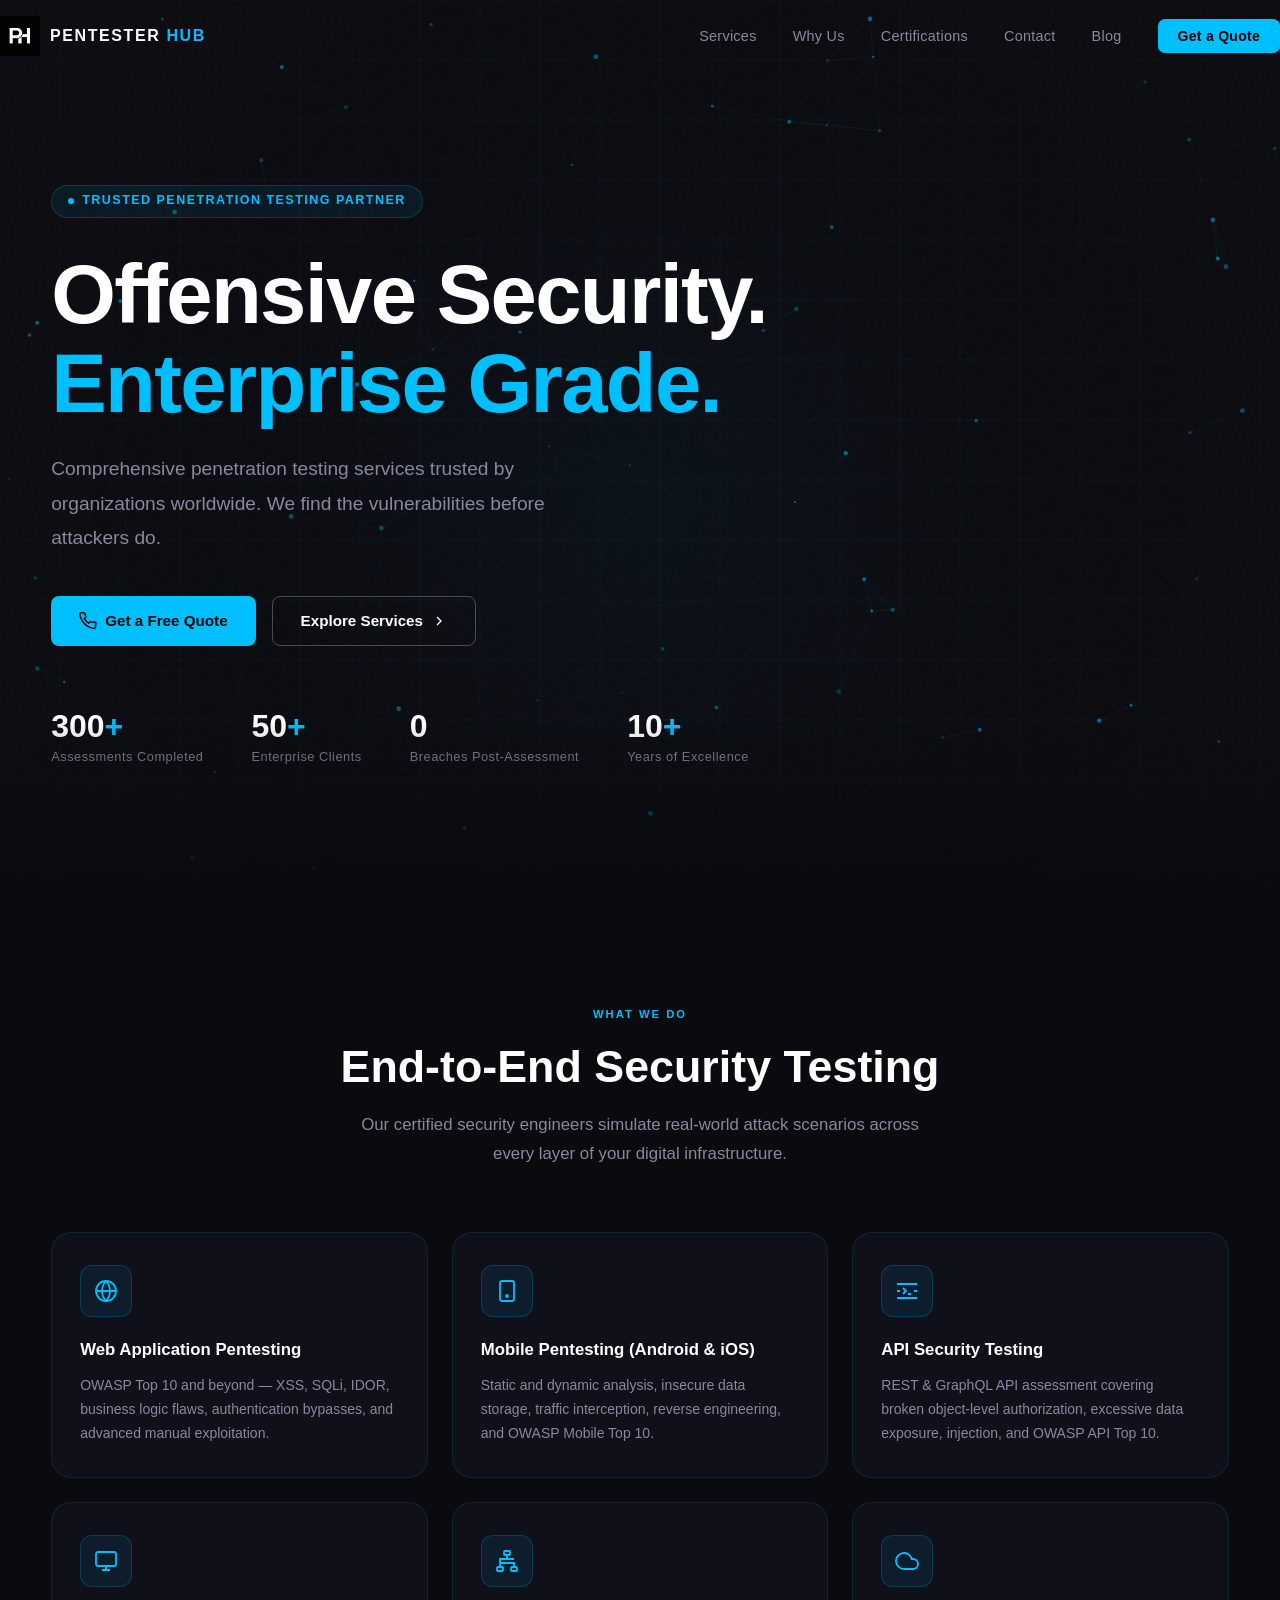
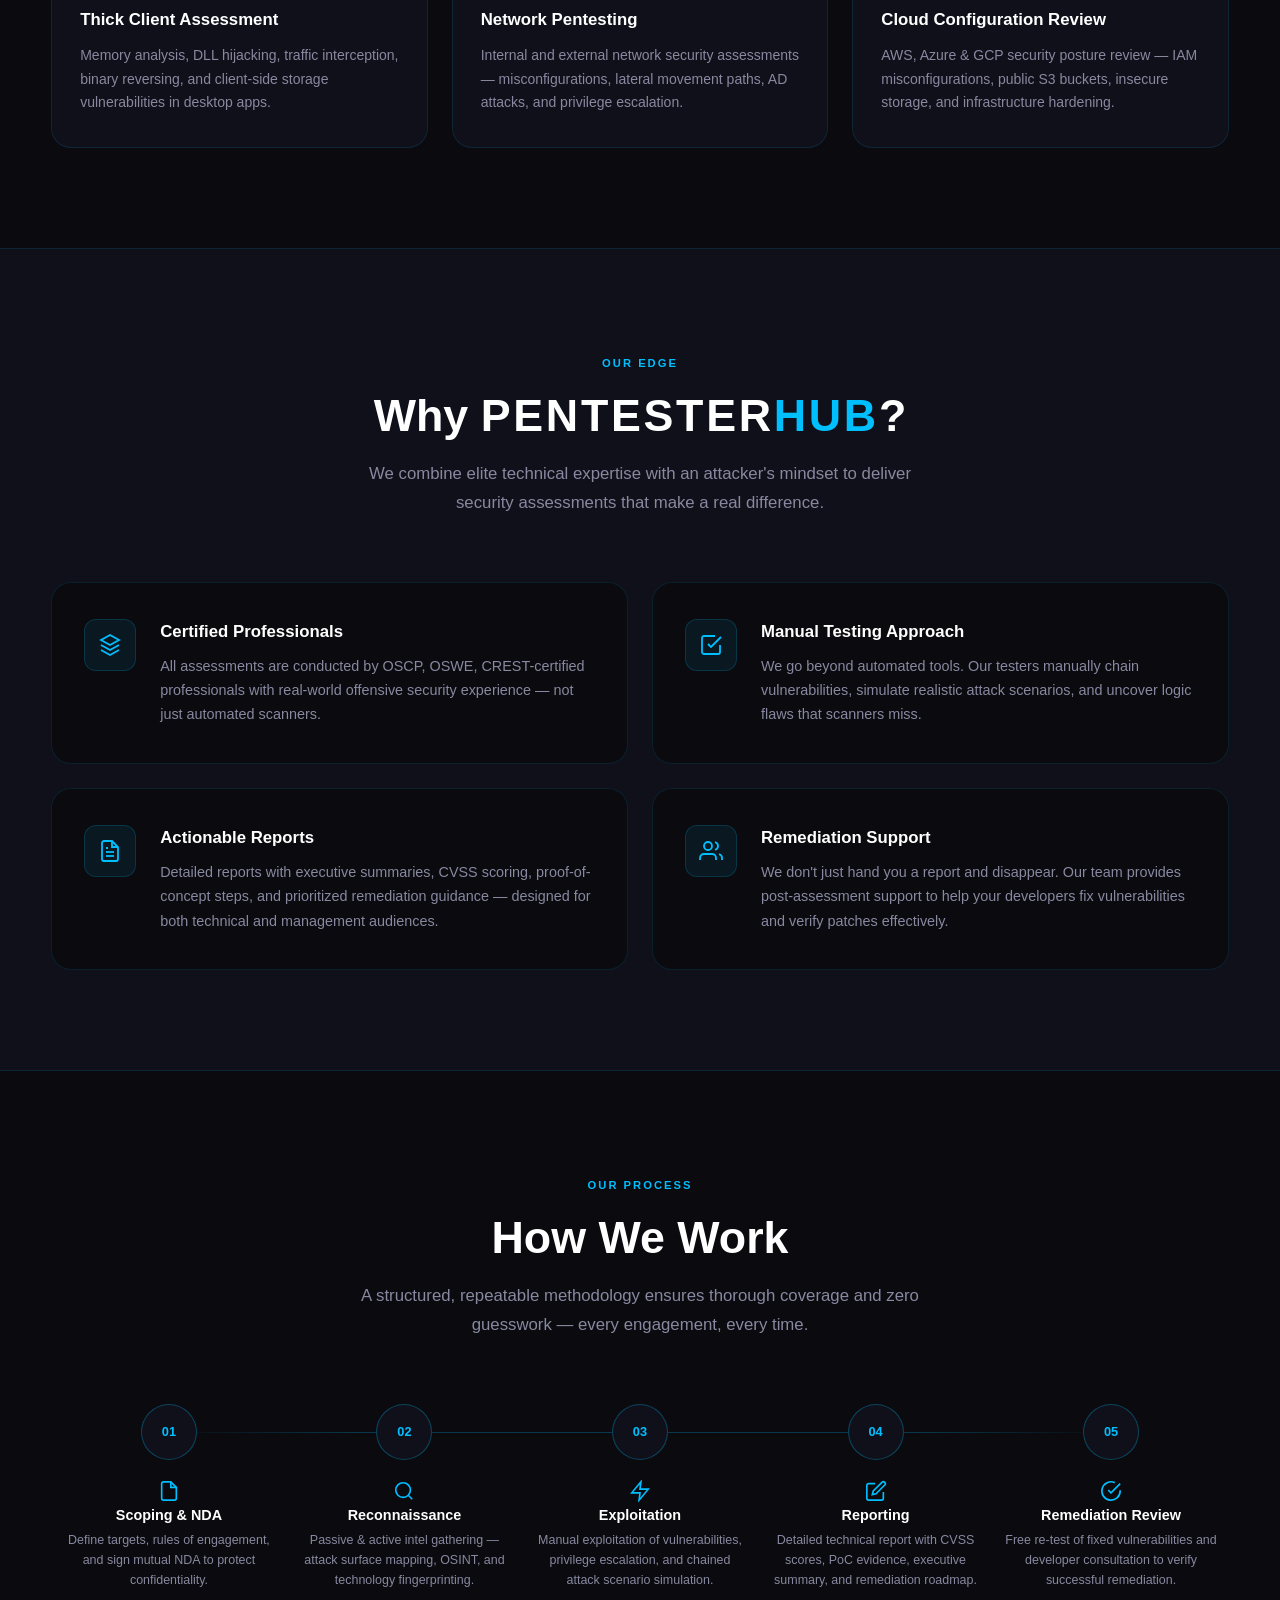
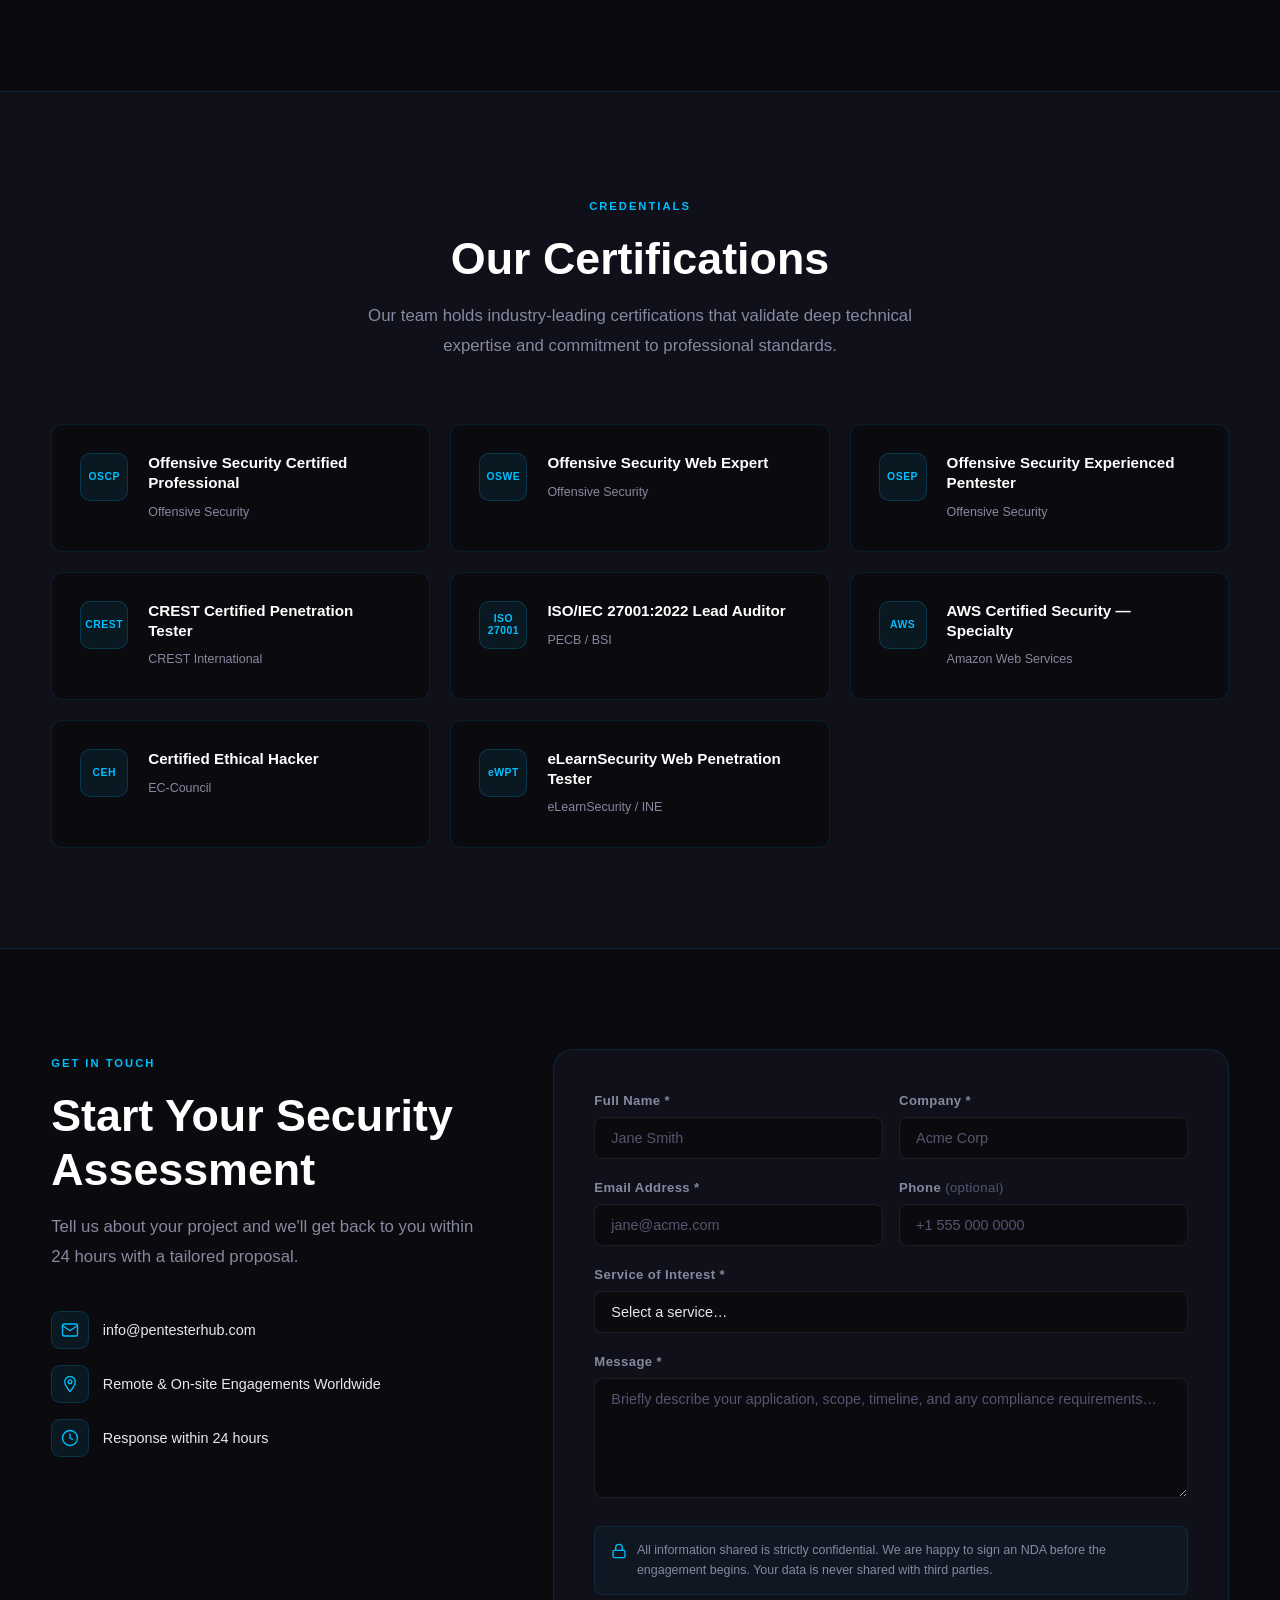
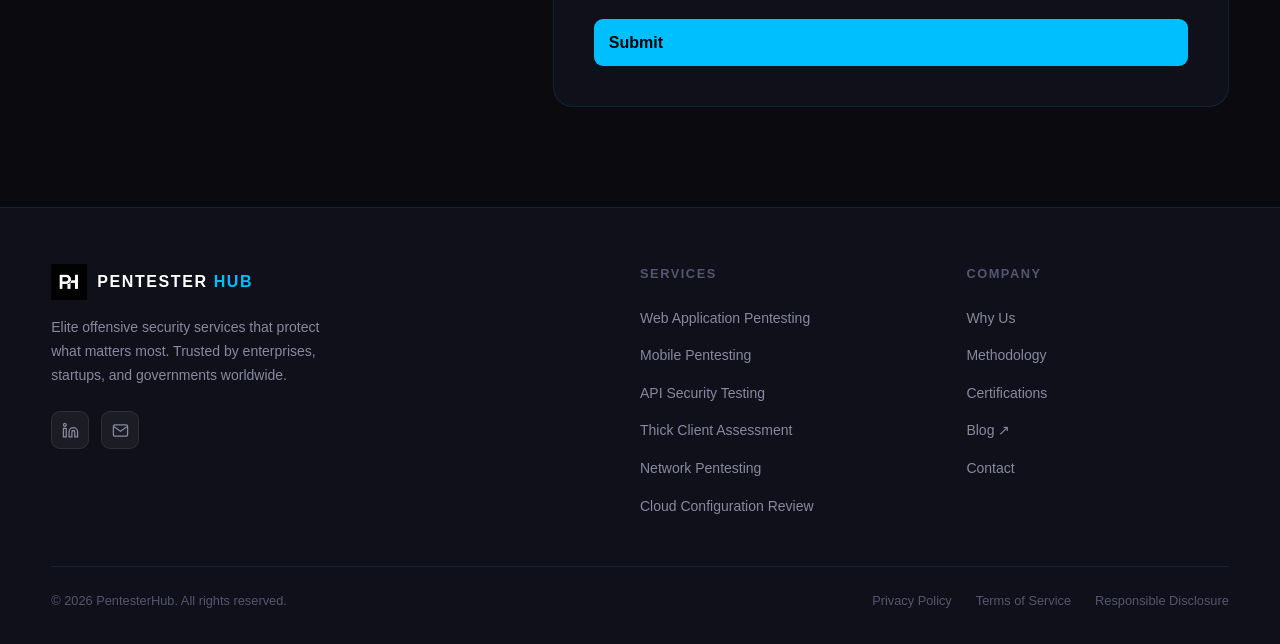
==== commit 8c903818: "Add files via upload" ====
--- a/index.html
+++ b/index.html
@@ -626,8 +626,7 @@
             </div>
 
             <button type="submit" class="btn btn-primary form-submit" aria-label="Submit contact form">
-              Send Secure Message
-              <svg width="18" height="18" viewBox="0 0 24 24" fill="none" stroke="currentColor" stroke-width="2" aria-hidden="true"><line x1="22" y1="2" x2="11" y2="13"/><polygon points="22 2 15 22 11 13 2 9 22 2"/></svg>
+              Submit
             </button>
           </form>
         </div>
--- a/css/style.css
+++ b/css/style.css
@@ -0,0 +1,916 @@
+/* ============================================================
+   PentesterHub — style.css
+   Dark theme | Electric blue #00BFFF | Inter font
+   ============================================================ */
+
+/* ---------- Reset & Base ---------- */
+*, *::before, *::after { box-sizing: border-box; margin: 0; padding: 0; }
+
+:root {
+  --bg:        #0A0A0F;
+  --bg-card:   #10101A;
+  --bg-card2:  #14141F;
+  --border:    rgba(0, 191, 255, 0.12);
+  --accent:    #00BFFF;
+  --accent-dim:#0088cc;
+  --accent-glow: rgba(0, 191, 255, 0.25);
+  --text:      #E8E8F0;
+  --text-muted:#8888A0;
+  --text-dim:  #555570;
+  --white:     #FFFFFF;
+  --font:      'Inter', -apple-system, BlinkMacSystemFont, 'Segoe UI', sans-serif;
+  --radius:    12px;
+  --radius-lg: 20px;
+  --trans:     0.3s ease;
+  --nav-h:     72px;
+}
+
+html { scroll-behavior: smooth; font-size: 16px; }
+
+body {
+  background: var(--bg);
+  color: var(--text);
+  font-family: var(--font);
+  line-height: 1.6;
+  overflow-x: hidden;
+  -webkit-font-smoothing: antialiased;
+}
+
+a { color: inherit; text-decoration: none; }
+img, svg { display: block; max-width: 100%; }
+button { cursor: pointer; font-family: var(--font); }
+ul { list-style: none; }
+
+/* ---------- Utility ---------- */
+.container {
+  width: min(1200px, 92%);
+  margin-inline: auto;
+}
+
+.section-label {
+  display: inline-block;
+  font-size: 0.7rem;
+  font-weight: 600;
+  letter-spacing: 0.18em;
+  text-transform: uppercase;
+  color: var(--accent);
+  margin-bottom: 1rem;
+}
+
+.section-title {
+  font-size: clamp(1.9rem, 3.5vw, 2.8rem);
+  font-weight: 700;
+  line-height: 1.2;
+  color: var(--white);
+  margin-bottom: 1rem;
+}
+
+.section-sub {
+  font-size: 1.05rem;
+  color: var(--text-muted);
+  max-width: 560px;
+  line-height: 1.75;
+}
+
+/* Scroll-reveal */
+.reveal {
+  opacity: 0;
+  transform: translateY(28px);
+  transition: opacity 0.65s ease, transform 0.65s ease;
+}
+.reveal.visible {
+  opacity: 1;
+  transform: none;
+}
+.reveal-delay-1 { transition-delay: 0.1s; }
+.reveal-delay-2 { transition-delay: 0.2s; }
+.reveal-delay-3 { transition-delay: 0.3s; }
+.reveal-delay-4 { transition-delay: 0.4s; }
+.reveal-delay-5 { transition-delay: 0.5s; }
+
+/* ---------- Buttons ---------- */
+.btn {
+  display: inline-flex;
+  align-items: center;
+  gap: 0.5rem;
+  padding: 0.75rem 1.75rem;
+  border-radius: 8px;
+  font-size: 0.95rem;
+  font-weight: 600;
+  transition: var(--trans);
+  border: none;
+  white-space: nowrap;
+}
+
+.btn-primary {
+  background: var(--accent);
+  color: #000;
+}
+.btn-primary:hover {
+  background: #33ccff;
+  transform: translateY(-2px);
+  box-shadow: 0 8px 28px var(--accent-glow);
+}
+
+.btn-outline {
+  background: transparent;
+  color: var(--white);
+  border: 1.5px solid rgba(255,255,255,0.25);
+}
+.btn-outline:hover {
+  border-color: var(--accent);
+  color: var(--accent);
+  transform: translateY(-2px);
+}
+
+/* ============================================================
+   NAVBAR
+   ============================================================ */
+#navbar {
+  position: fixed;
+  top: 0; left: 0; right: 0;
+  z-index: 1000;
+  height: var(--nav-h);
+  display: flex;
+  align-items: center;
+  transition: background 0.4s ease, box-shadow 0.4s ease, backdrop-filter 0.4s ease;
+}
+
+#navbar.scrolled {
+  background: rgba(10, 10, 15, 0.92);
+  backdrop-filter: blur(18px);
+  -webkit-backdrop-filter: blur(18px);
+  box-shadow: 0 1px 0 var(--border);
+}
+
+.nav-inner {
+  display: flex;
+  align-items: center;
+  justify-content: space-between;
+  width: 100%;
+}
+
+.nav-logo {
+  display: flex;
+  align-items: center;
+  gap: 10px;
+}
+.nav-logo img { height: 40px; width: auto; display: block; flex-shrink: 0; }
+.nav-logo-text {
+  font-size: 1rem;
+  font-weight: 800;
+  letter-spacing: 0.1em;
+  color: var(--white);
+  white-space: nowrap;
+}
+.nav-logo-accent { color: var(--accent); }
+
+.footer-logo-link {
+  display: inline-flex;
+  align-items: center;
+  gap: 10px;
+  margin-bottom: 1rem;
+}
+
+.nav-links {
+  display: flex;
+  align-items: center;
+  gap: 2.25rem;
+}
+
+.nav-links a {
+  font-size: 0.9rem;
+  font-weight: 500;
+  color: var(--text-muted);
+  transition: color var(--trans);
+  letter-spacing: 0.02em;
+}
+.nav-links a:hover { color: var(--white); }
+.nav-links a.active { color: var(--accent); }
+
+.nav-cta {
+  padding: 0.55rem 1.25rem;
+  background: var(--accent);
+  color: #000 !important;
+  border-radius: 7px;
+  font-weight: 600 !important;
+  font-size: 0.875rem !important;
+  transition: var(--trans) !important;
+}
+.nav-cta:hover {
+  background: #33ccff;
+  box-shadow: 0 4px 20px var(--accent-glow);
+  transform: translateY(-1px);
+}
+
+/* Hamburger */
+.hamburger {
+  display: none;
+  flex-direction: column;
+  gap: 5px;
+  background: none;
+  border: none;
+  padding: 6px;
+  z-index: 1100;
+}
+.hamburger span {
+  display: block;
+  width: 24px;
+  height: 2px;
+  background: var(--white);
+  border-radius: 2px;
+  transition: var(--trans);
+}
+.hamburger.open span:nth-child(1) { transform: translateY(7px) rotate(45deg); }
+.hamburger.open span:nth-child(2) { opacity: 0; }
+.hamburger.open span:nth-child(3) { transform: translateY(-7px) rotate(-45deg); }
+
+/* Mobile nav drawer */
+.nav-drawer {
+  display: none;
+  position: fixed;
+  inset: 0;
+  background: rgba(10, 10, 15, 0.98);
+  backdrop-filter: blur(20px);
+  z-index: 1050;
+  flex-direction: column;
+  align-items: center;
+  justify-content: center;
+  gap: 2.5rem;
+}
+.nav-drawer.open { display: flex; }
+.nav-drawer a {
+  font-size: 1.4rem;
+  font-weight: 600;
+  color: var(--text);
+  transition: color var(--trans);
+}
+.nav-drawer a:hover { color: var(--accent); }
+
+/* ============================================================
+   HERO
+   ============================================================ */
+#hero {
+  position: relative;
+  min-height: 100vh;
+  display: flex;
+  align-items: center;
+  overflow: hidden;
+}
+
+#hero-canvas {
+  position: absolute;
+  inset: 0;
+  width: 100%;
+  height: 100%;
+  z-index: 0;
+}
+
+.hero-noise {
+  position: absolute;
+  inset: 0;
+  background-image: url("data:image/svg+xml,%3Csvg viewBox='0 0 256 256' xmlns='http://www.w3.org/2000/svg'%3E%3Cfilter id='noise'%3E%3CfeTurbulence type='fractalNoise' baseFrequency='0.9' numOctaves='4' stitchTiles='stitch'/%3E%3C/filter%3E%3Crect width='100%25' height='100%25' filter='url(%23noise)' opacity='0.03'/%3E%3C/svg%3E");
+  z-index: 1;
+  pointer-events: none;
+}
+
+.hero-inner {
+  position: relative;
+  z-index: 2;
+  padding: calc(var(--nav-h) + 80px) 0 100px;
+}
+
+.hero-tag {
+  display: inline-flex;
+  align-items: center;
+  gap: 0.5rem;
+  background: rgba(0, 191, 255, 0.08);
+  border: 1px solid rgba(0, 191, 255, 0.2);
+  border-radius: 100px;
+  padding: 0.35rem 1rem;
+  font-size: 0.78rem;
+  font-weight: 600;
+  letter-spacing: 0.12em;
+  text-transform: uppercase;
+  color: var(--accent);
+  margin-bottom: 2rem;
+}
+.hero-tag-dot {
+  width: 6px; height: 6px;
+  background: var(--accent);
+  border-radius: 50%;
+  animation: pulse-dot 2s ease-in-out infinite;
+}
+@keyframes pulse-dot {
+  0%, 100% { opacity: 1; transform: scale(1); }
+  50%       { opacity: 0.4; transform: scale(0.7); }
+}
+
+.hero-headline {
+  font-size: clamp(2.6rem, 6.5vw, 5.5rem);
+  font-weight: 800;
+  line-height: 1.07;
+  letter-spacing: -0.02em;
+  color: var(--white);
+  margin-bottom: 1.5rem;
+}
+.hero-headline .accent { color: var(--accent); }
+
+#hero-typed {
+  display: inline-block;
+  opacity: 1;
+  transform: translateY(0);
+  transition: opacity 0.4s ease, transform 0.4s ease;
+}
+
+.hero-sub {
+  font-size: clamp(1rem, 1.8vw, 1.2rem);
+  color: var(--text-muted);
+  max-width: 520px;
+  line-height: 1.8;
+  margin-bottom: 2.5rem;
+}
+
+.hero-actions {
+  display: flex;
+  flex-wrap: wrap;
+  gap: 1rem;
+  margin-bottom: 4rem;
+}
+
+.hero-stats {
+  display: flex;
+  flex-wrap: wrap;
+  gap: 3rem;
+}
+.hero-stat-num {
+  font-size: 2rem;
+  font-weight: 700;
+  color: var(--white);
+  line-height: 1;
+}
+.hero-stat-num span { color: var(--accent); }
+.hero-stat-label {
+  font-size: 0.8rem;
+  color: var(--text-muted);
+  margin-top: 0.3rem;
+  letter-spacing: 0.04em;
+}
+
+/* Gradient fade at bottom of hero */
+.hero-fade {
+  position: absolute;
+  bottom: 0; left: 0; right: 0;
+  height: 180px;
+  background: linear-gradient(to bottom, transparent, var(--bg));
+  z-index: 2;
+  pointer-events: none;
+}
+
+
+/* ============================================================
+   SERVICES
+   ============================================================ */
+#services {
+  padding: 120px 0;
+}
+
+.section-header {
+  text-align: center;
+  margin-bottom: 64px;
+}
+.section-header .section-sub { margin: 0 auto; }
+
+.services-grid {
+  display: grid;
+  grid-template-columns: repeat(3, 1fr);
+  gap: 1.5rem;
+}
+
+.service-card {
+  background: var(--bg-card);
+  border: 1px solid var(--border);
+  border-radius: var(--radius-lg);
+  padding: 2rem 1.75rem;
+  transition: transform var(--trans), border-color var(--trans), box-shadow var(--trans);
+  position: relative;
+  overflow: hidden;
+}
+.service-card::before {
+  content: '';
+  position: absolute;
+  inset: 0;
+  border-radius: inherit;
+  background: radial-gradient(400px circle at var(--mx, 50%) var(--my, 50%), rgba(0,191,255,0.06), transparent 60%);
+  opacity: 0;
+  transition: opacity 0.4s;
+  pointer-events: none;
+}
+.service-card:hover::before { opacity: 1; }
+.service-card:hover {
+  transform: translateY(-6px);
+  border-color: rgba(0, 191, 255, 0.35);
+  box-shadow: 0 20px 60px rgba(0, 191, 255, 0.1);
+}
+
+.service-icon {
+  width: 52px; height: 52px;
+  background: rgba(0, 191, 255, 0.08);
+  border: 1px solid rgba(0, 191, 255, 0.2);
+  border-radius: 12px;
+  display: flex;
+  align-items: center;
+  justify-content: center;
+  color: var(--accent);
+  margin-bottom: 1.25rem;
+}
+.service-icon svg { width: 24px; height: 24px; }
+
+.service-title {
+  font-size: 1.05rem;
+  font-weight: 700;
+  color: var(--white);
+  margin-bottom: 0.6rem;
+}
+.service-desc {
+  font-size: 0.875rem;
+  color: var(--text-muted);
+  line-height: 1.7;
+}
+.service-arrow {
+  display: inline-flex;
+  align-items: center;
+  gap: 0.35rem;
+  margin-top: 1.25rem;
+  font-size: 0.82rem;
+  font-weight: 600;
+  color: var(--accent);
+  opacity: 0;
+  transform: translateX(-6px);
+  transition: opacity var(--trans), transform var(--trans);
+}
+.service-card:hover .service-arrow {
+  opacity: 1;
+  transform: none;
+}
+
+/* ============================================================
+   WHY PENTESTERHUB
+   ============================================================ */
+#why {
+  padding: 120px 0;
+  background: var(--bg-card);
+  border-top: 1px solid var(--border);
+  border-bottom: 1px solid var(--border);
+}
+
+.why-grid {
+  display: grid;
+  grid-template-columns: 1fr 1fr;
+  gap: 1.5rem;
+  margin-top: 64px;
+}
+
+.why-card {
+  background: var(--bg);
+  border: 1px solid var(--border);
+  border-radius: var(--radius-lg);
+  padding: 2.25rem 2rem;
+  display: flex;
+  gap: 1.5rem;
+  align-items: flex-start;
+  transition: border-color var(--trans), box-shadow var(--trans);
+}
+.why-card:hover {
+  border-color: rgba(0, 191, 255, 0.3);
+  box-shadow: 0 8px 32px rgba(0, 191, 255, 0.06);
+}
+
+.why-icon {
+  flex-shrink: 0;
+  width: 52px; height: 52px;
+  background: rgba(0, 191, 255, 0.08);
+  border: 1px solid rgba(0, 191, 255, 0.18);
+  border-radius: 12px;
+  display: flex;
+  align-items: center;
+  justify-content: center;
+  color: var(--accent);
+}
+.why-icon svg { width: 24px; height: 24px; }
+
+.why-content h3 {
+  font-size: 1.05rem;
+  font-weight: 700;
+  color: var(--white);
+  margin-bottom: 0.5rem;
+}
+.why-content p {
+  font-size: 0.9rem;
+  color: var(--text-muted);
+  line-height: 1.7;
+}
+
+/* ============================================================
+   METHODOLOGY
+   ============================================================ */
+#methodology {
+  padding: 120px 0;
+}
+
+.method-timeline {
+  display: flex;
+  align-items: flex-start;
+  gap: 0;
+  margin-top: 64px;
+  position: relative;
+}
+.method-timeline::before {
+  content: '';
+  position: absolute;
+  top: 28px;
+  left: 10%;
+  right: 10%;
+  height: 1px;
+  background: linear-gradient(to right, transparent, var(--accent) 20%, var(--accent) 80%, transparent);
+  opacity: 0.25;
+}
+
+.method-step {
+  flex: 1;
+  display: flex;
+  flex-direction: column;
+  align-items: center;
+  text-align: center;
+  padding: 0 0.75rem;
+  position: relative;
+}
+
+.method-num {
+  width: 56px; height: 56px;
+  border-radius: 50%;
+  background: var(--bg-card);
+  border: 1.5px solid rgba(0, 191, 255, 0.3);
+  display: flex;
+  align-items: center;
+  justify-content: center;
+  font-size: 0.8rem;
+  font-weight: 700;
+  color: var(--accent);
+  margin-bottom: 1.25rem;
+  position: relative;
+  z-index: 1;
+  transition: background var(--trans), border-color var(--trans), box-shadow var(--trans);
+}
+.method-step:hover .method-num {
+  background: rgba(0, 191, 255, 0.1);
+  border-color: var(--accent);
+  box-shadow: 0 0 24px var(--accent-glow);
+}
+
+.method-icon {
+  color: var(--accent);
+  margin-bottom: 0.25rem;
+}
+.method-icon svg { width: 22px; height: 22px; }
+
+.method-title {
+  font-size: 0.9rem;
+  font-weight: 700;
+  color: var(--white);
+  margin-bottom: 0.4rem;
+  line-height: 1.3;
+}
+.method-desc {
+  font-size: 0.78rem;
+  color: var(--text-muted);
+  line-height: 1.6;
+}
+
+/* ============================================================
+   CERTIFICATIONS
+   ============================================================ */
+#certifications {
+  padding: 120px 0;
+  background: var(--bg-card);
+  border-top: 1px solid var(--border);
+  border-bottom: 1px solid var(--border);
+}
+
+.cert-grid {
+  display: grid;
+  grid-template-columns: repeat(auto-fill, minmax(280px, 1fr));
+  gap: 1.25rem;
+  margin-top: 64px;
+}
+
+.cert-card {
+  background: var(--bg);
+  border: 1px solid var(--border);
+  border-radius: var(--radius);
+  padding: 1.75rem;
+  display: flex;
+  align-items: flex-start;
+  gap: 1.25rem;
+  transition: border-color var(--trans), transform var(--trans);
+}
+.cert-card:hover {
+  border-color: rgba(0, 191, 255, 0.3);
+  transform: translateY(-4px);
+}
+
+.cert-badge-wrap {
+  flex-shrink: 0;
+  width: 48px; height: 48px;
+  background: rgba(0, 191, 255, 0.08);
+  border: 1px solid rgba(0, 191, 255, 0.2);
+  border-radius: 10px;
+  display: flex;
+  align-items: center;
+  justify-content: center;
+  font-weight: 800;
+  font-size: 0.65rem;
+  letter-spacing: 0.05em;
+  color: var(--accent);
+  text-align: center;
+  line-height: 1.2;
+}
+
+.cert-info h3 {
+  font-size: 0.95rem;
+  font-weight: 700;
+  color: var(--white);
+  margin-bottom: 0.3rem;
+  line-height: 1.3;
+}
+.cert-info span {
+  font-size: 0.78rem;
+  color: var(--text-muted);
+}
+
+/* ============================================================
+   CONTACT
+   ============================================================ */
+#contact {
+  padding: 120px 0;
+}
+
+.contact-wrapper {
+  display: grid;
+  grid-template-columns: 1fr 1.6fr;
+  gap: 5rem;
+  align-items: start;
+}
+
+.contact-info h2 { margin-bottom: 1rem; }
+.contact-info .section-sub { margin-bottom: 2.5rem; }
+
+.contact-detail {
+  display: flex;
+  align-items: center;
+  gap: 0.85rem;
+  margin-bottom: 1rem;
+}
+.contact-detail-icon {
+  width: 38px; height: 38px;
+  background: rgba(0, 191, 255, 0.08);
+  border: 1px solid rgba(0, 191, 255, 0.18);
+  border-radius: 9px;
+  display: flex;
+  align-items: center;
+  justify-content: center;
+  color: var(--accent);
+  flex-shrink: 0;
+}
+.contact-detail-icon svg { width: 18px; height: 18px; }
+.contact-detail-text a {
+  font-size: 0.9rem;
+  color: var(--text);
+  transition: color var(--trans);
+}
+.contact-detail-text a:hover { color: var(--accent); }
+
+.contact-form {
+  background: var(--bg-card);
+  border: 1px solid var(--border);
+  border-radius: var(--radius-lg);
+  padding: 2.5rem;
+}
+
+.form-row {
+  display: grid;
+  grid-template-columns: 1fr 1fr;
+  gap: 1rem;
+}
+
+.form-group {
+  margin-bottom: 1.1rem;
+}
+.form-group label {
+  display: block;
+  font-size: 0.82rem;
+  font-weight: 600;
+  color: var(--text-muted);
+  margin-bottom: 0.4rem;
+  letter-spacing: 0.03em;
+}
+.form-group input,
+.form-group select,
+.form-group textarea {
+  width: 100%;
+  background: var(--bg);
+  border: 1px solid rgba(255,255,255,0.08);
+  border-radius: 8px;
+  padding: 0.75rem 1rem;
+  font-size: 0.9rem;
+  font-family: var(--font);
+  color: var(--text);
+  outline: none;
+  transition: border-color var(--trans), box-shadow var(--trans);
+  appearance: none;
+}
+.form-group input:focus,
+.form-group select:focus,
+.form-group textarea:focus {
+  border-color: var(--accent);
+  box-shadow: 0 0 0 3px rgba(0, 191, 255, 0.1);
+}
+.form-group input::placeholder,
+.form-group textarea::placeholder { color: var(--text-dim); }
+.form-group select { cursor: pointer; color: var(--text); }
+.form-group select option { background: var(--bg-card2); }
+.form-group textarea { resize: vertical; min-height: 120px; }
+
+/* Honeypot */
+.hp-field { display: none !important; }
+
+.form-note {
+  display: flex;
+  align-items: flex-start;
+  gap: 0.6rem;
+  background: rgba(0, 191, 255, 0.04);
+  border: 1px solid rgba(0, 191, 255, 0.12);
+  border-radius: 8px;
+  padding: 0.9rem 1rem;
+  margin-top: 1.25rem;
+  font-size: 0.78rem;
+  color: var(--text-muted);
+  line-height: 1.55;
+}
+.form-note svg {
+  flex-shrink: 0;
+  width: 16px; height: 16px;
+  color: var(--accent);
+  margin-top: 2px;
+}
+
+.form-submit {
+  width: 100%;
+  margin-top: 1.5rem;
+  padding: 0.9rem;
+  font-size: 1rem;
+  border-radius: 9px;
+}
+
+/* ============================================================
+   FOOTER
+   ============================================================ */
+footer {
+  background: var(--bg-card);
+  border-top: 1px solid var(--border);
+  padding: 56px 0 32px;
+}
+
+.footer-main {
+  display: grid;
+  grid-template-columns: 2fr 1fr 1fr;
+  gap: 4rem;
+  margin-bottom: 48px;
+}
+
+.footer-brand img { height: 36px; width: auto; flex-shrink: 0; }
+.footer-tagline {
+  font-size: 0.875rem;
+  color: var(--text-muted);
+  line-height: 1.7;
+  max-width: 280px;
+  margin-bottom: 1.5rem;
+}
+.footer-socials {
+  display: flex;
+  gap: 0.75rem;
+}
+.footer-social {
+  width: 38px; height: 38px;
+  background: rgba(255,255,255,0.05);
+  border: 1px solid rgba(255,255,255,0.08);
+  border-radius: 9px;
+  display: flex;
+  align-items: center;
+  justify-content: center;
+  color: var(--text-muted);
+  transition: var(--trans);
+}
+.footer-social:hover {
+  background: rgba(0, 191, 255, 0.1);
+  border-color: rgba(0, 191, 255, 0.3);
+  color: var(--accent);
+}
+.footer-social svg { width: 17px; height: 17px; }
+
+.footer-col h4 {
+  font-size: 0.8rem;
+  font-weight: 700;
+  letter-spacing: 0.12em;
+  text-transform: uppercase;
+  color: var(--text-dim);
+  margin-bottom: 1.25rem;
+}
+.footer-col ul { display: flex; flex-direction: column; gap: 0.75rem; }
+.footer-col a {
+  font-size: 0.875rem;
+  color: var(--text-muted);
+  transition: color var(--trans);
+}
+.footer-col a:hover { color: var(--white); }
+
+.footer-bottom {
+  border-top: 1px solid var(--border);
+  padding-top: 24px;
+  display: flex;
+  align-items: center;
+  justify-content: space-between;
+  flex-wrap: wrap;
+  gap: 1rem;
+}
+.footer-copy {
+  font-size: 0.8rem;
+  color: var(--text-dim);
+}
+.footer-legal {
+  display: flex;
+  gap: 1.5rem;
+}
+.footer-legal a {
+  font-size: 0.8rem;
+  color: var(--text-dim);
+  transition: color var(--trans);
+}
+.footer-legal a:hover { color: var(--text-muted); }
+
+
+/* ============================================================
+   RESPONSIVE
+   ============================================================ */
+@media (max-width: 1024px) {
+  .services-grid { grid-template-columns: repeat(2, 1fr); }
+  .contact-wrapper { grid-template-columns: 1fr; gap: 3rem; }
+  .footer-main { grid-template-columns: 1fr 1fr; }
+  .footer-brand { grid-column: 1 / -1; }
+  .method-timeline { flex-wrap: wrap; gap: 2rem; }
+  .method-timeline::before { display: none; }
+  .method-step { flex: 0 0 calc(33.333% - 1.5rem); }
+}
+
+@media (max-width: 768px) {
+  .nav-links { display: none; }
+  .hamburger { display: flex; }
+  .services-grid { grid-template-columns: 1fr; }
+  .why-grid { grid-template-columns: 1fr; }
+  .cert-grid { grid-template-columns: 1fr; }
+  .form-row { grid-template-columns: 1fr; }
+  .footer-main { grid-template-columns: 1fr; gap: 2.5rem; }
+  .footer-brand { grid-column: unset; }
+  .method-step { flex: 0 0 calc(50% - 1rem); }
+  .hero-stats { gap: 2rem; }
+  .contact-form { padding: 1.75rem; }
+}
+
+@media (max-width: 480px) {
+  .hero-headline { font-size: 2.3rem; }
+  .method-step { flex: 0 0 100%; }
+  .hero-actions { flex-direction: column; }
+  .hero-actions .btn { width: 100%; justify-content: center; }
+  .footer-bottom { flex-direction: column; align-items: flex-start; }
+}
+
+/* ============================================================
+   SECTION SPACING HELPERS
+   ============================================================ */
+#services,
+#methodology,
+#contact { padding-top: 100px; padding-bottom: 100px; }
+
+#why,
+#certifications { padding-top: 100px; padding-bottom: 100px; }
+
+/* Glow line accent at top of key sections */
+.glow-line {
+  display: block;
+  width: 48px;
+  height: 3px;
+  background: var(--accent);
+  border-radius: 2px;
+  margin-bottom: 1.25rem;
+  box-shadow: 0 0 12px var(--accent-glow);
+}
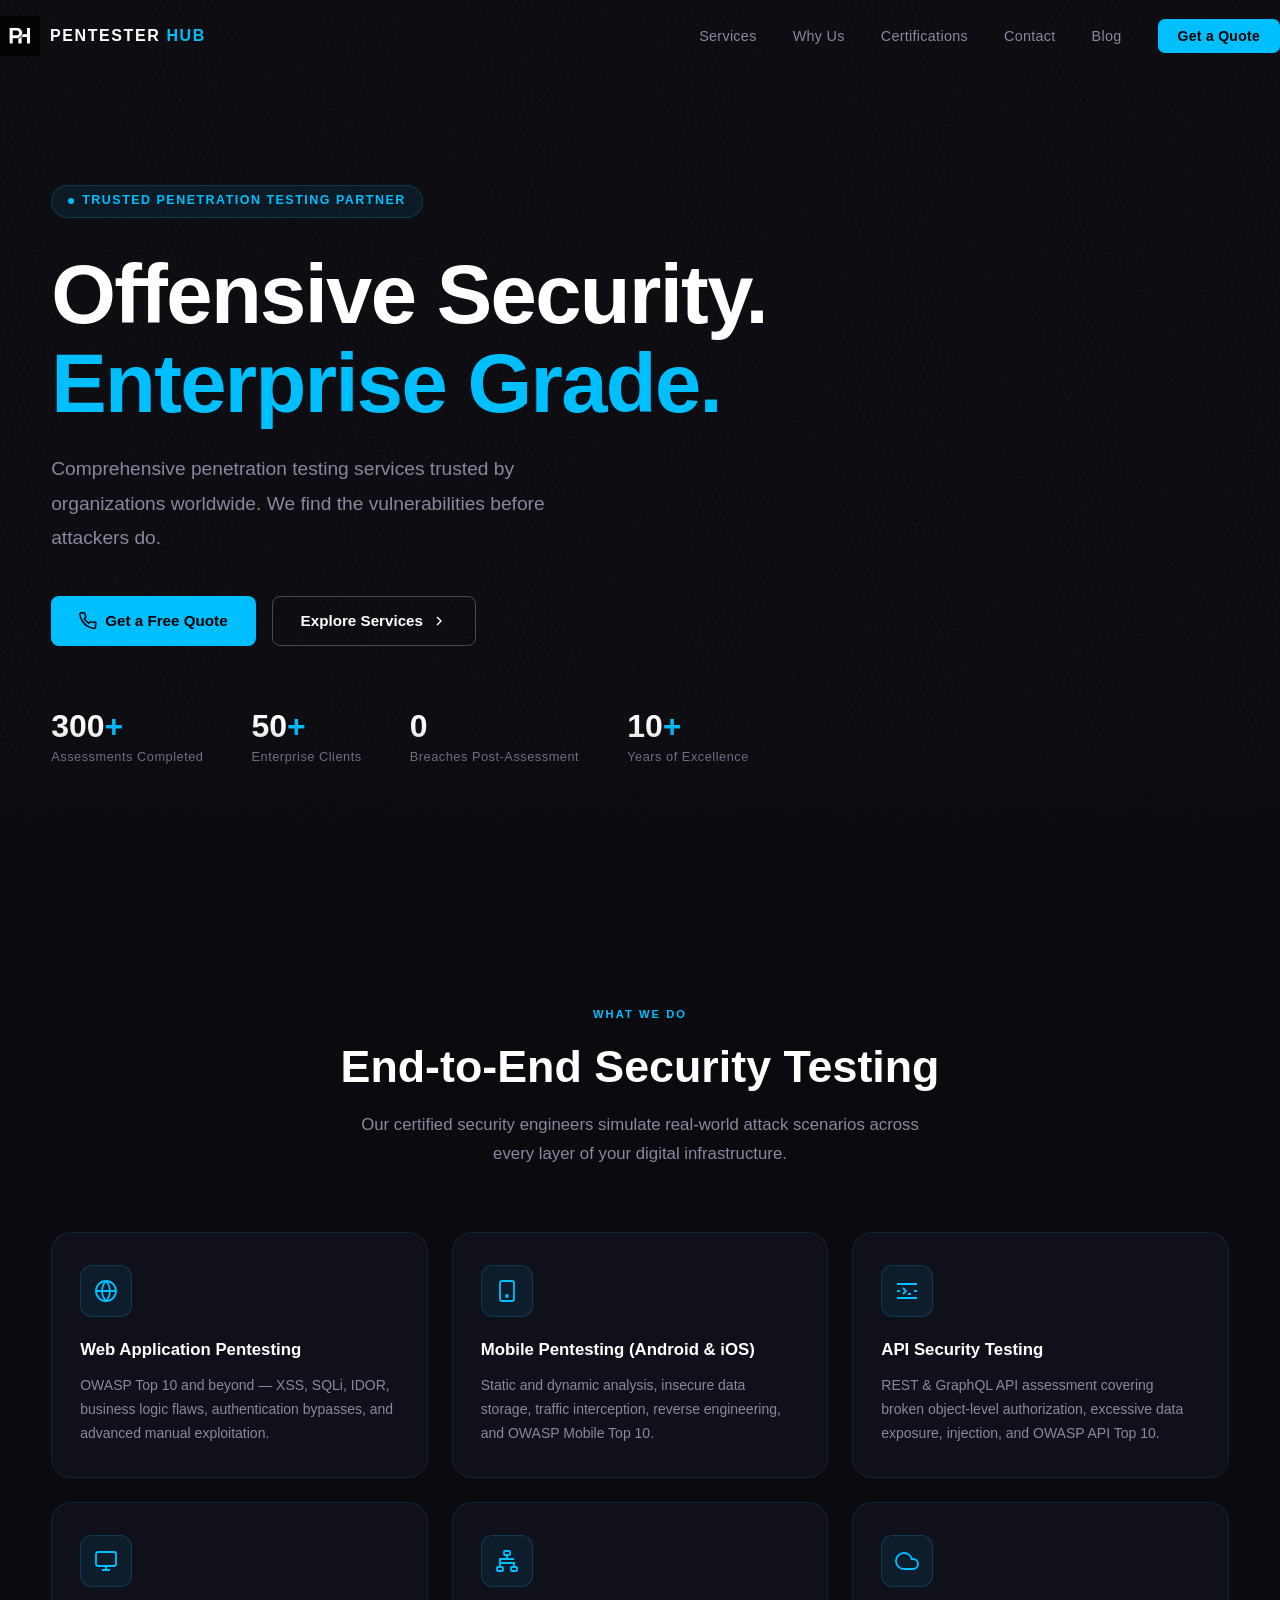
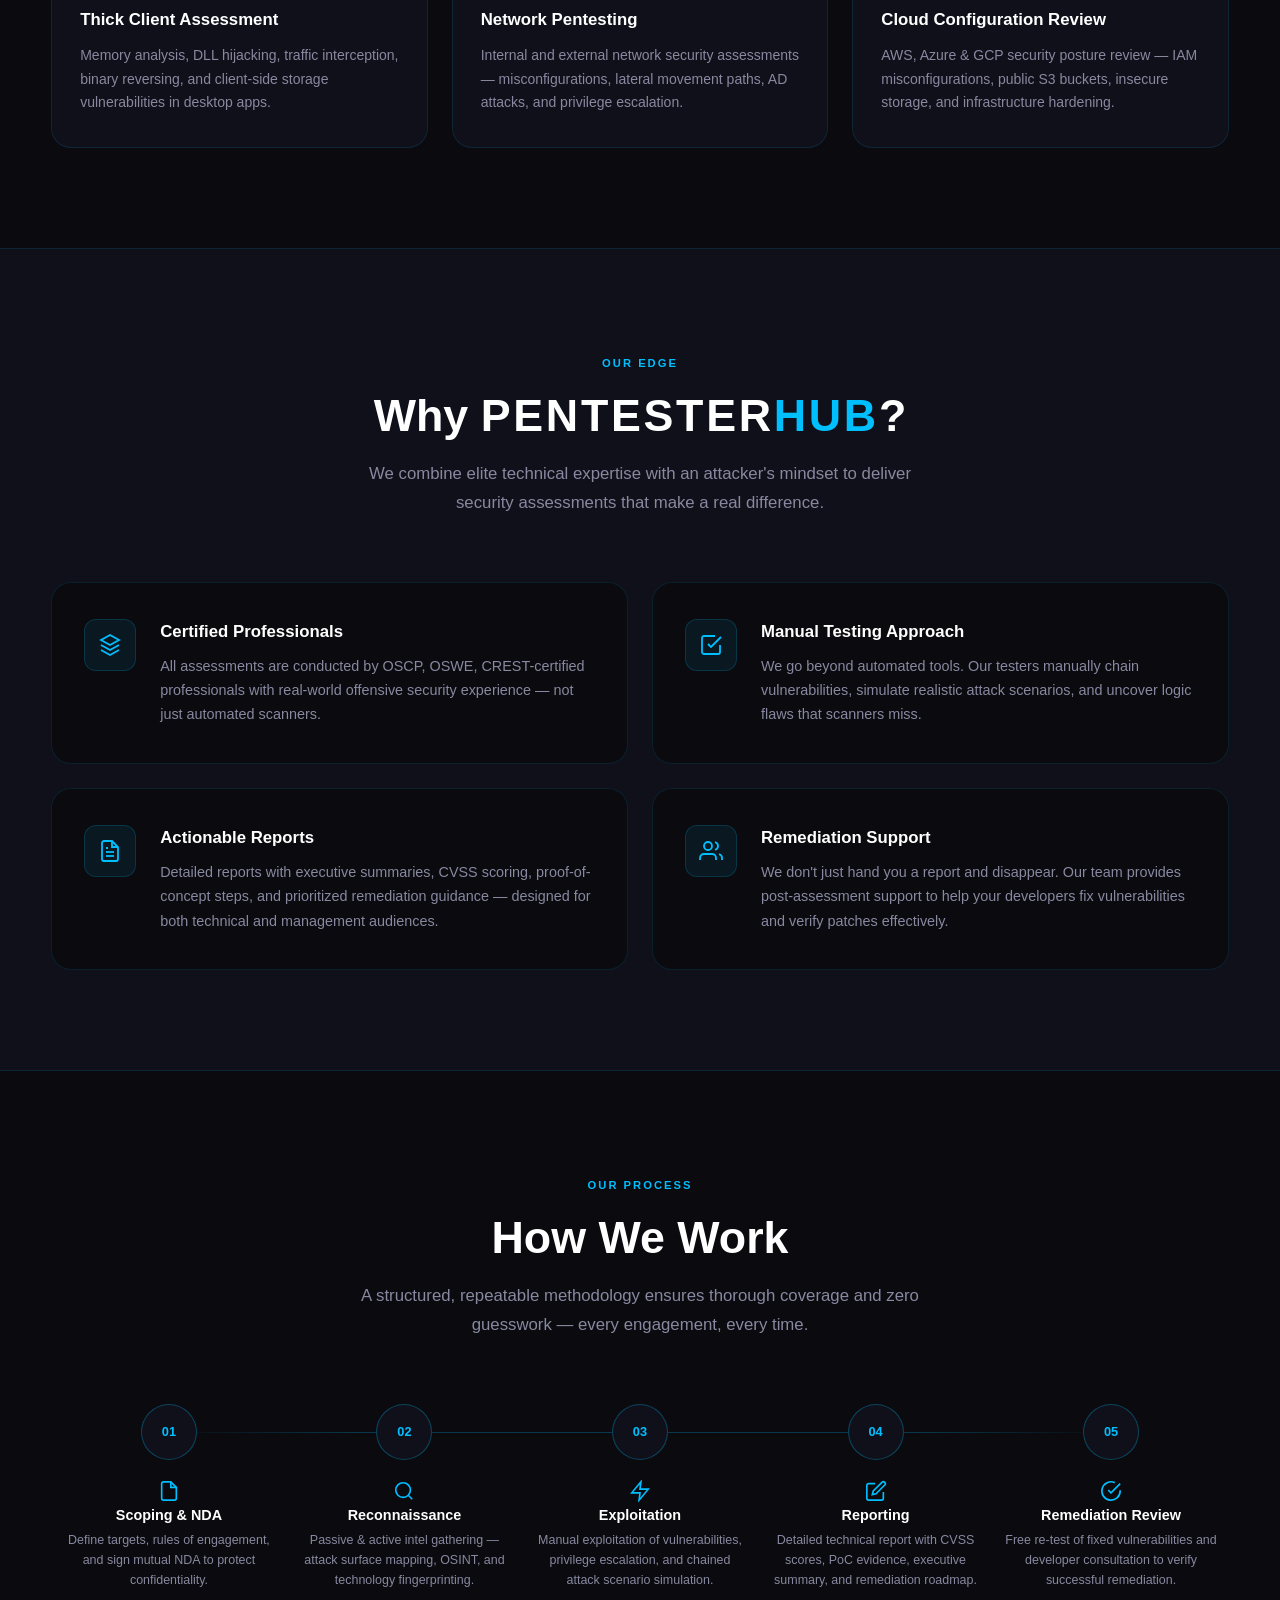
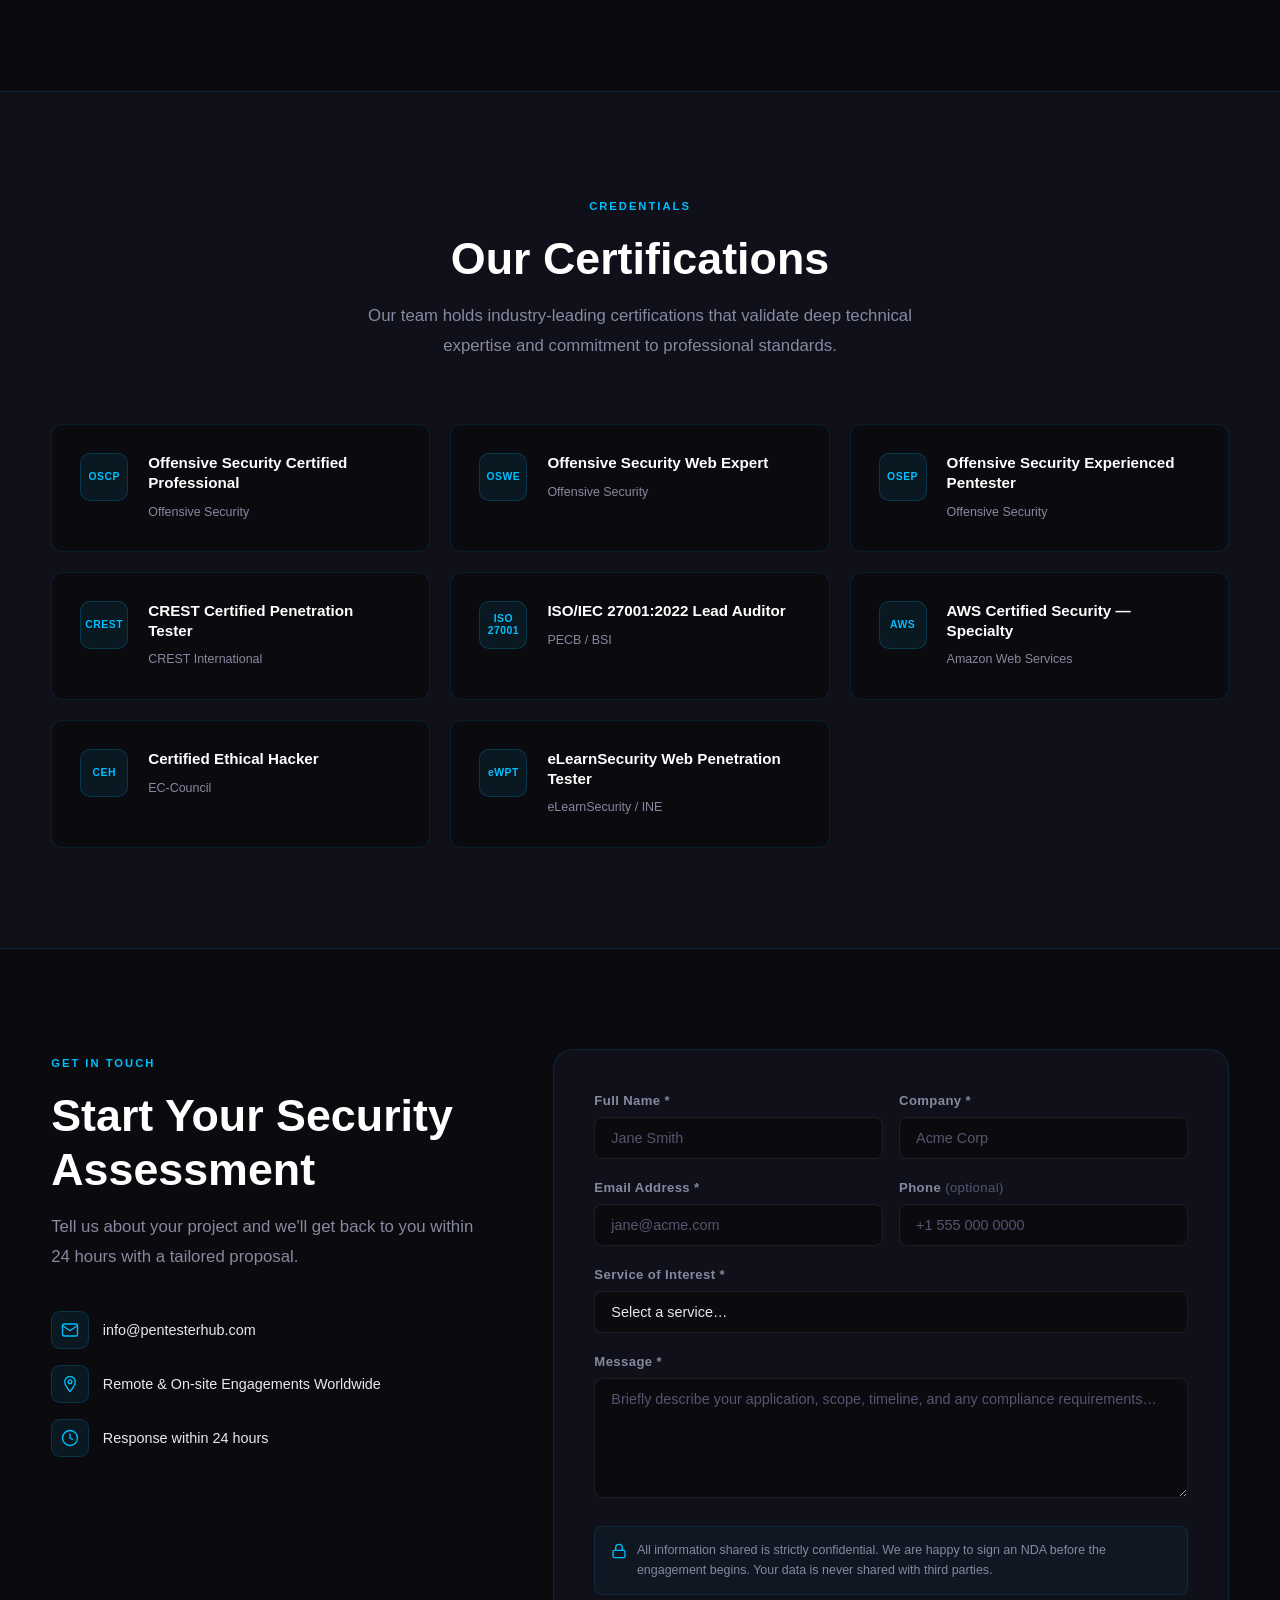
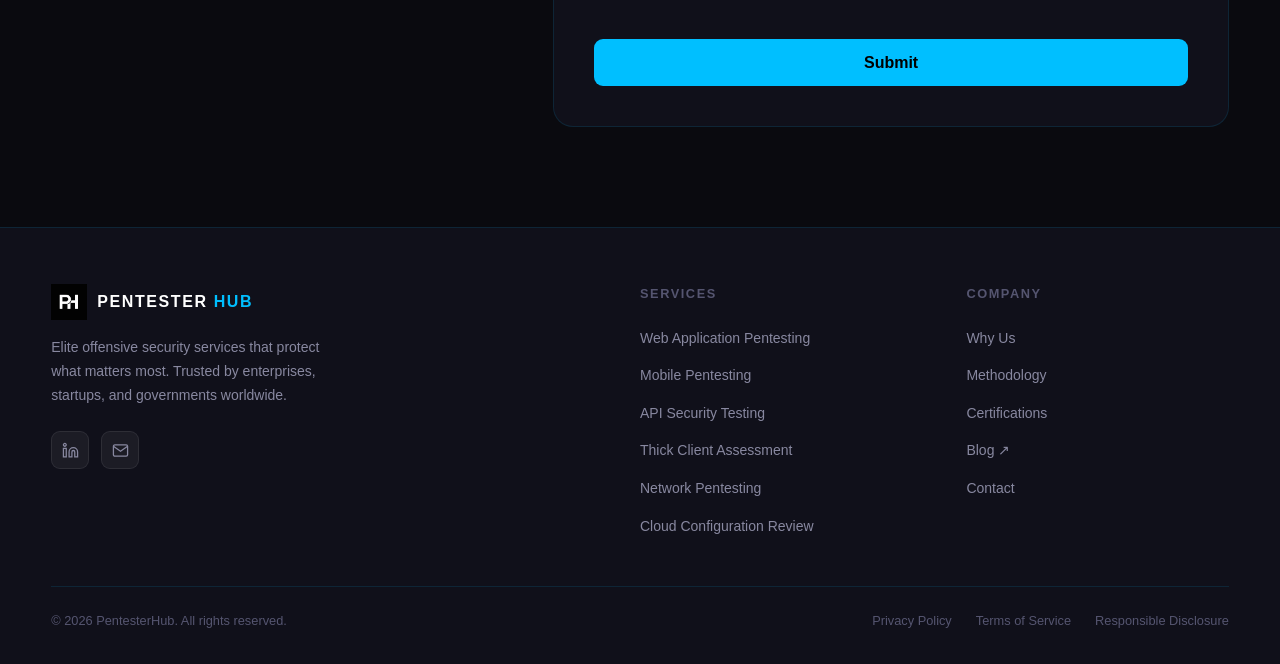
==== commit 5bb39faa: "Add files via upload" ====
--- a/index.html
+++ b/index.html
@@ -29,6 +29,9 @@
 
   <!-- Favicon -->
   <link rel="icon" type="image/png" href="assets/logo-dark.png" />
+
+  <!-- Cloudflare Turnstile (captcha) -->
+  <script src="https://challenges.cloudflare.com/turnstile/v0/api.js" async defer></script>
 
   <!-- Google Fonts -->
   <link rel="preconnect" href="https://fonts.googleapis.com" />
@@ -538,63 +541,31 @@
             <div class="form-row">
               <div class="form-group">
                 <label for="fname">Full Name <span aria-hidden="true">*</span></label>
-                <input
-                  type="text"
-                  id="fname"
-                  name="full_name"
-                  placeholder="Jane Smith"
-                  required
-                  autocomplete="name"
-                  aria-required="true"
-                />
+                <input type="text" id="fname" name="full_name" placeholder="Jane Smith" required autocomplete="name" aria-required="true" aria-describedby="fname-error" />
+                <span class="field-error" id="fname-error">Please enter your full name.</span>
               </div>
               <div class="form-group">
                 <label for="fcompany">Company <span aria-hidden="true">*</span></label>
-                <input
-                  type="text"
-                  id="fcompany"
-                  name="company"
-                  placeholder="Acme Corp"
-                  required
-                  autocomplete="organization"
-                  aria-required="true"
-                />
+                <input type="text" id="fcompany" name="company" placeholder="Acme Corp" required autocomplete="organization" aria-required="true" aria-describedby="fcompany-error" />
+                <span class="field-error" id="fcompany-error">Please enter your company name.</span>
               </div>
             </div>
 
             <div class="form-row">
               <div class="form-group">
                 <label for="femail">Email Address <span aria-hidden="true">*</span></label>
-                <input
-                  type="email"
-                  id="femail"
-                  name="email"
-                  placeholder="jane@acme.com"
-                  required
-                  autocomplete="email"
-                  aria-required="true"
-                />
+                <input type="email" id="femail" name="email" placeholder="jane@acme.com" required autocomplete="email" aria-required="true" aria-describedby="femail-error" />
+                <span class="field-error" id="femail-error">Please enter a valid email address.</span>
               </div>
               <div class="form-group">
                 <label for="fphone">Phone <span style="font-weight:400;color:var(--text-dim)">(optional)</span></label>
-                <input
-                  type="tel"
-                  id="fphone"
-                  name="phone"
-                  placeholder="+1 555 000 0000"
-                  autocomplete="tel"
-                />
+                <input type="tel" id="fphone" name="phone" placeholder="+1 555 000 0000" autocomplete="tel" />
               </div>
             </div>
 
             <div class="form-group">
               <label for="fservice">Service of Interest <span aria-hidden="true">*</span></label>
-              <select
-                id="fservice"
-                name="service"
-                required
-                aria-required="true"
-              >
+              <select id="fservice" name="service" required aria-required="true" aria-describedby="fservice-error">
                 <option value="" disabled selected>Select a service…</option>
                 <option value="Web Application Pentesting">Web Application Pentesting</option>
                 <option value="Mobile Pentesting (Android &amp; iOS)">Mobile Pentesting (Android &amp; iOS)</option>
@@ -604,17 +575,13 @@
                 <option value="Cloud Configuration Review">Cloud Configuration Review</option>
                 <option value="Multiple / Custom Scope">Multiple / Custom Scope</option>
               </select>
+              <span class="field-error" id="fservice-error">Please select a service.</span>
             </div>
 
             <div class="form-group">
               <label for="fmessage">Message <span aria-hidden="true">*</span></label>
-              <textarea
-                id="fmessage"
-                name="message"
-                placeholder="Briefly describe your application, scope, timeline, and any compliance requirements…"
-                required
-                aria-required="true"
-              ></textarea>
+              <textarea id="fmessage" name="message" placeholder="Briefly describe your application, scope, timeline, and any compliance requirements…" required aria-required="true" aria-describedby="fmessage-error"></textarea>
+              <span class="field-error" id="fmessage-error">Please enter a message.</span>
             </div>
 
             <div class="form-note" role="note">
@@ -623,6 +590,15 @@
                 <path d="M7 11V7a5 5 0 0 1 10 0v4"/>
               </svg>
               All information shared is strictly confidential. We are happy to sign an NDA before the engagement begins. Your data is never shared with third parties.
+            </div>
+
+            <!-- Cloudflare Turnstile widget -->
+            <!-- Replace data-sitekey with your key from dash.cloudflare.com → Turnstile -->
+            <div class="cf-turnstile" data-sitekey="0x4AAAAAAC74Oa8ZNAilbSfL" data-theme="dark"></div>
+
+            <!-- Rate limit notice (shown by JS when limit exceeded) -->
+            <div class="form-rate-notice" id="rate-notice" role="alert">
+              ⚠ Too many submissions. Please wait before trying again.
             </div>
 
             <button type="submit" class="btn btn-primary form-submit" aria-label="Submit contact form">
--- a/css/style.css
+++ b/css/style.css
@@ -741,6 +741,45 @@
 .form-group select option { background: var(--bg-card2); }
 .form-group textarea { resize: vertical; min-height: 120px; }
 
+/* Validation states */
+.form-group input.invalid,
+.form-group select.invalid,
+.form-group textarea.invalid {
+  border-color: #FF4D6D;
+  box-shadow: 0 0 0 3px rgba(255, 77, 109, 0.12);
+}
+.form-group input.valid,
+.form-group select.valid,
+.form-group textarea.valid {
+  border-color: #00DDA8;
+}
+.field-error {
+  font-size: 0.76rem;
+  color: #FF4D6D;
+  margin-top: 0.35rem;
+  display: none;
+  align-items: center;
+  gap: 0.3rem;
+}
+.field-error.visible { display: flex; }
+
+/* Rate limit / captcha notice */
+.form-rate-notice {
+  display: none;
+  background: rgba(255, 77, 109, 0.06);
+  border: 1px solid rgba(255, 77, 109, 0.25);
+  border-radius: 8px;
+  padding: 0.9rem 1rem;
+  font-size: 0.82rem;
+  color: #FF4D6D;
+  line-height: 1.6;
+  margin-top: 1rem;
+}
+.form-rate-notice.visible { display: block; }
+
+/* Turnstile widget centering */
+.cf-turnstile { margin-top: 1.25rem; }
+
 /* Honeypot */
 .hp-field { display: none !important; }
 
@@ -766,6 +805,7 @@
 
 .form-submit {
   width: 100%;
+  justify-content: center;
   margin-top: 1.5rem;
   padding: 0.9rem;
   font-size: 1rem;
